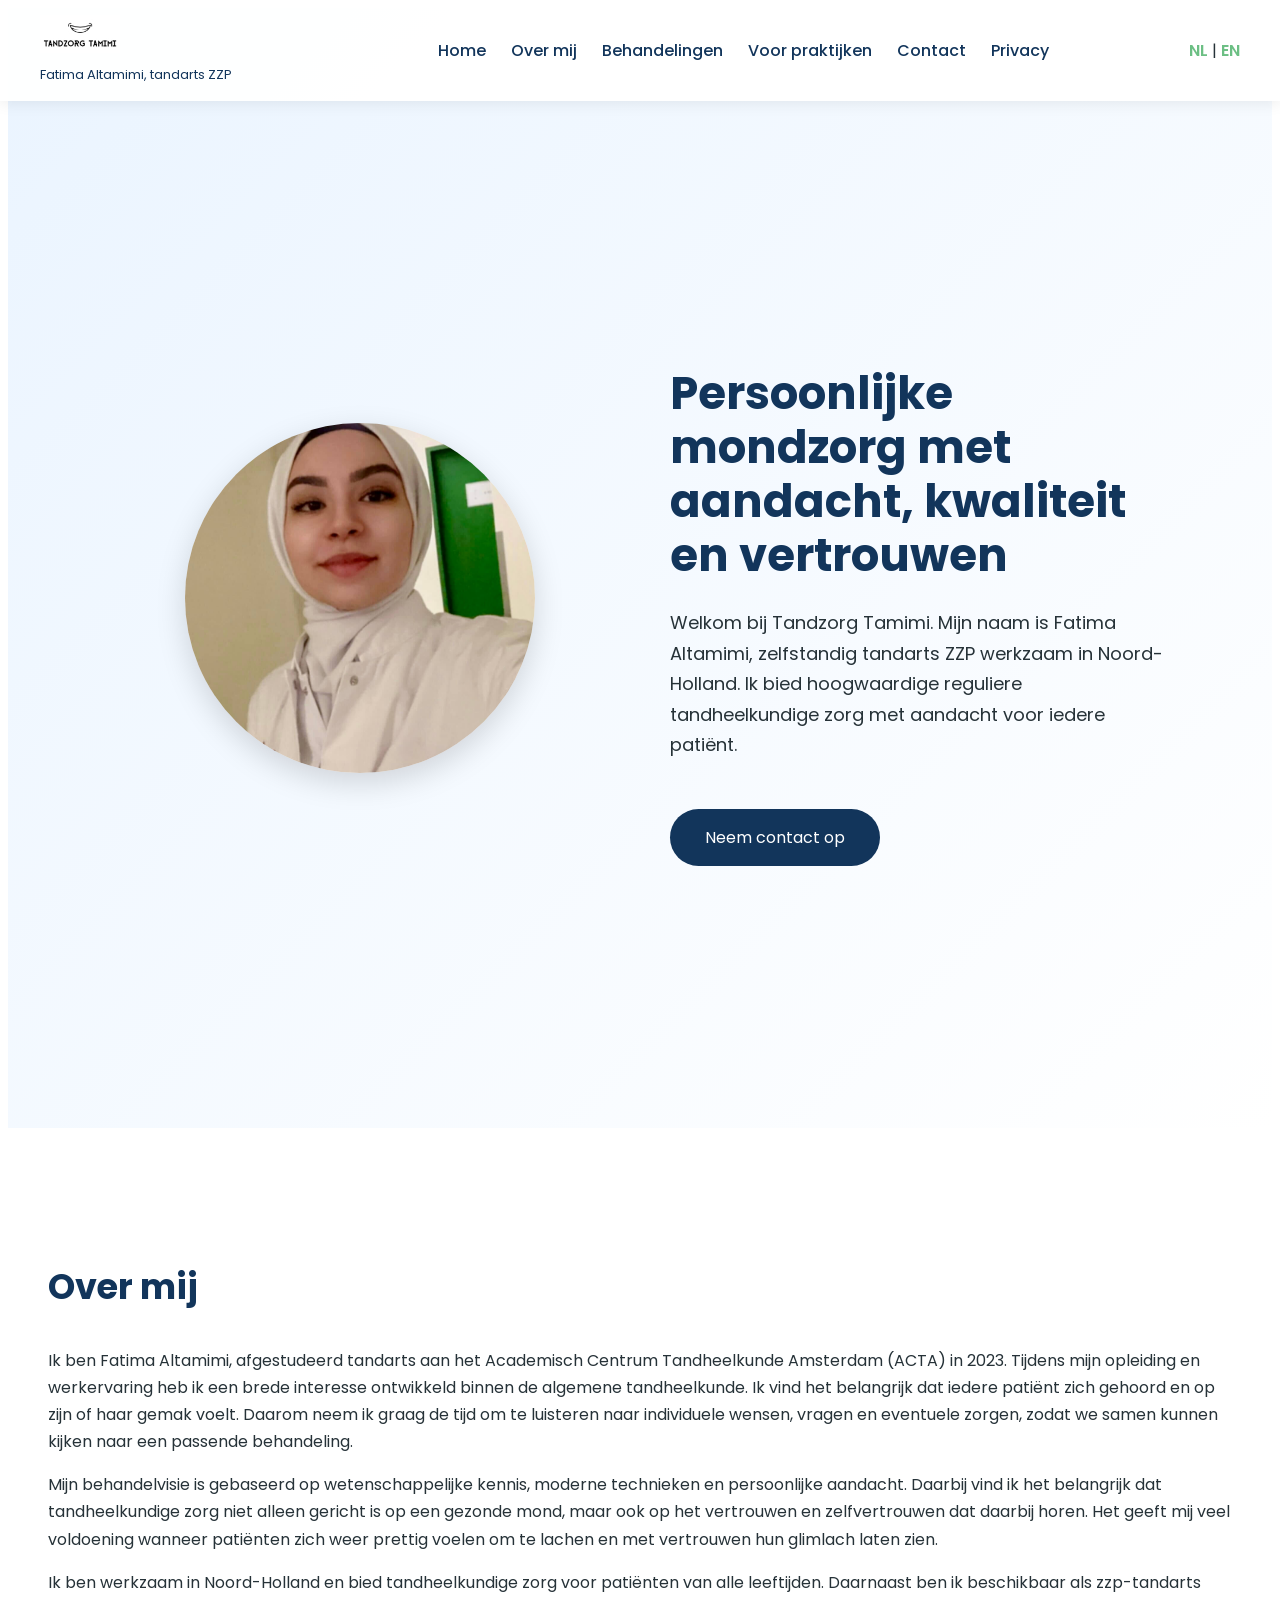
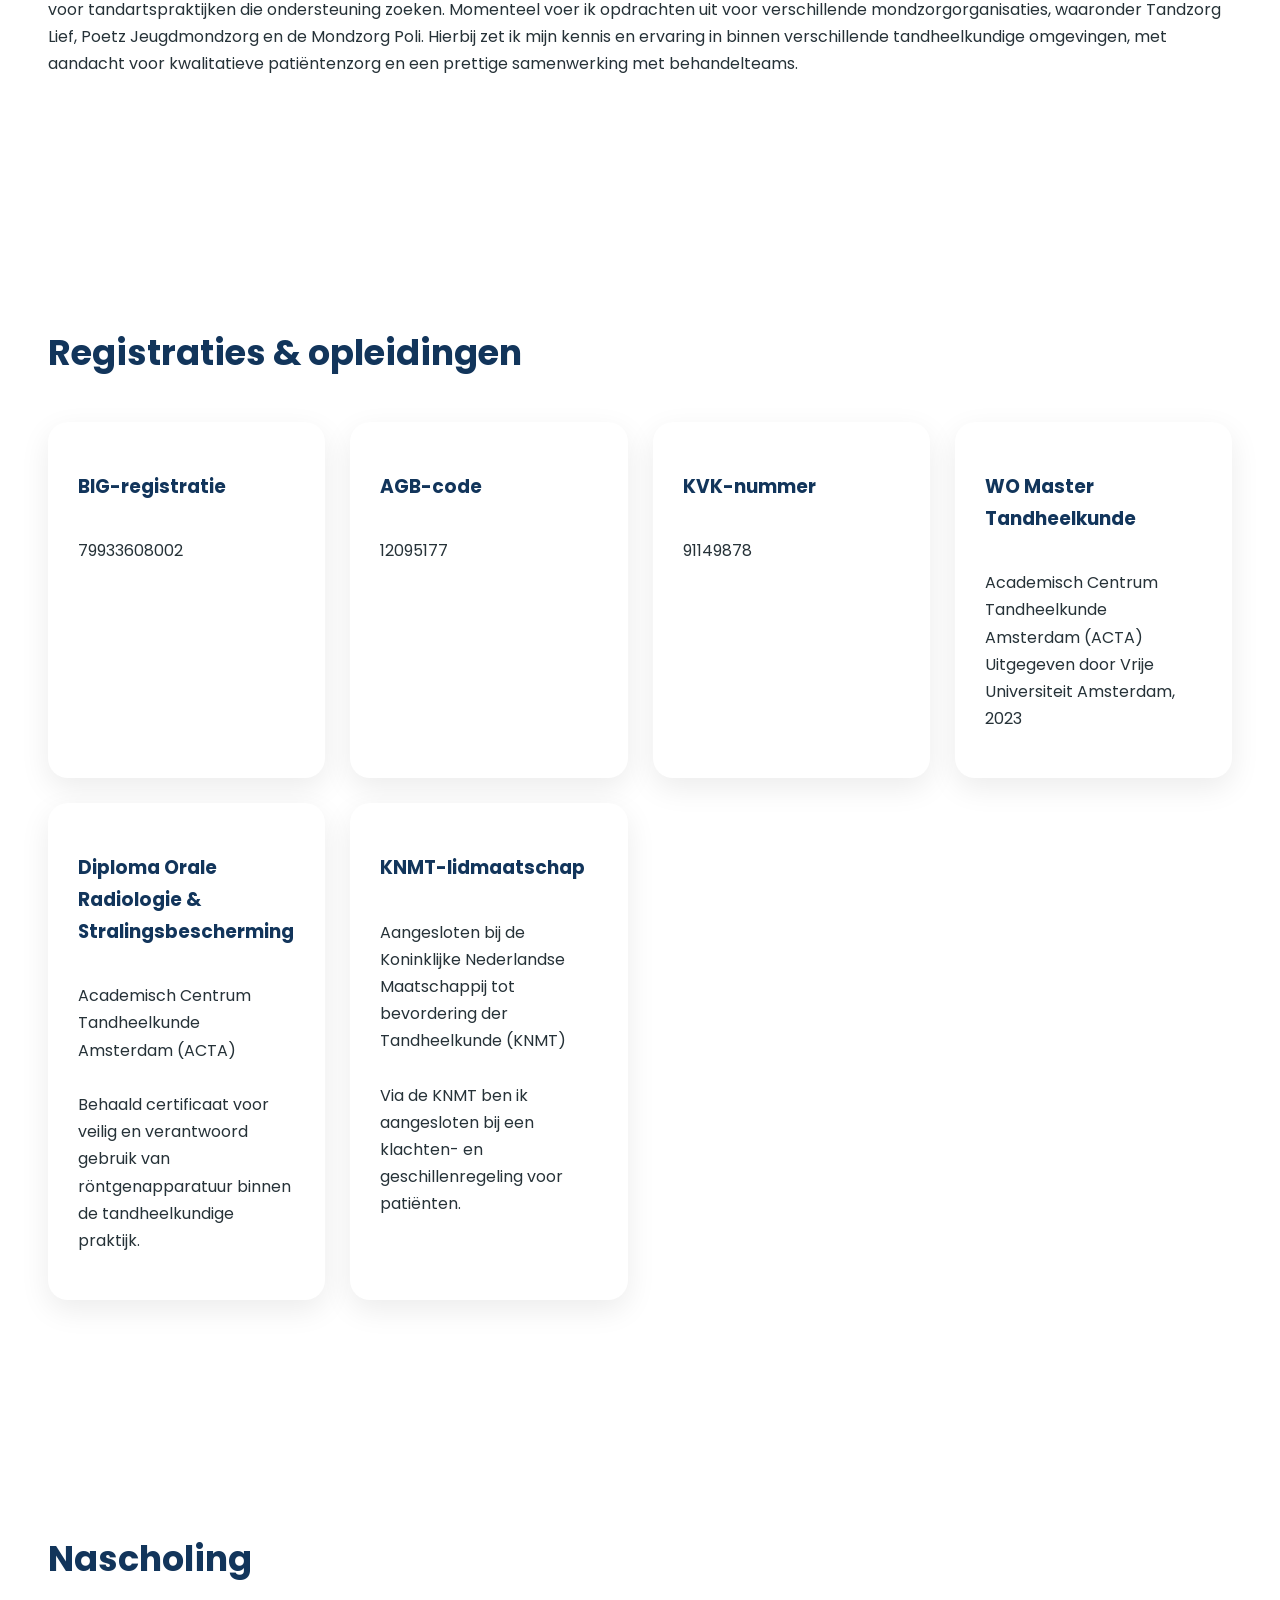
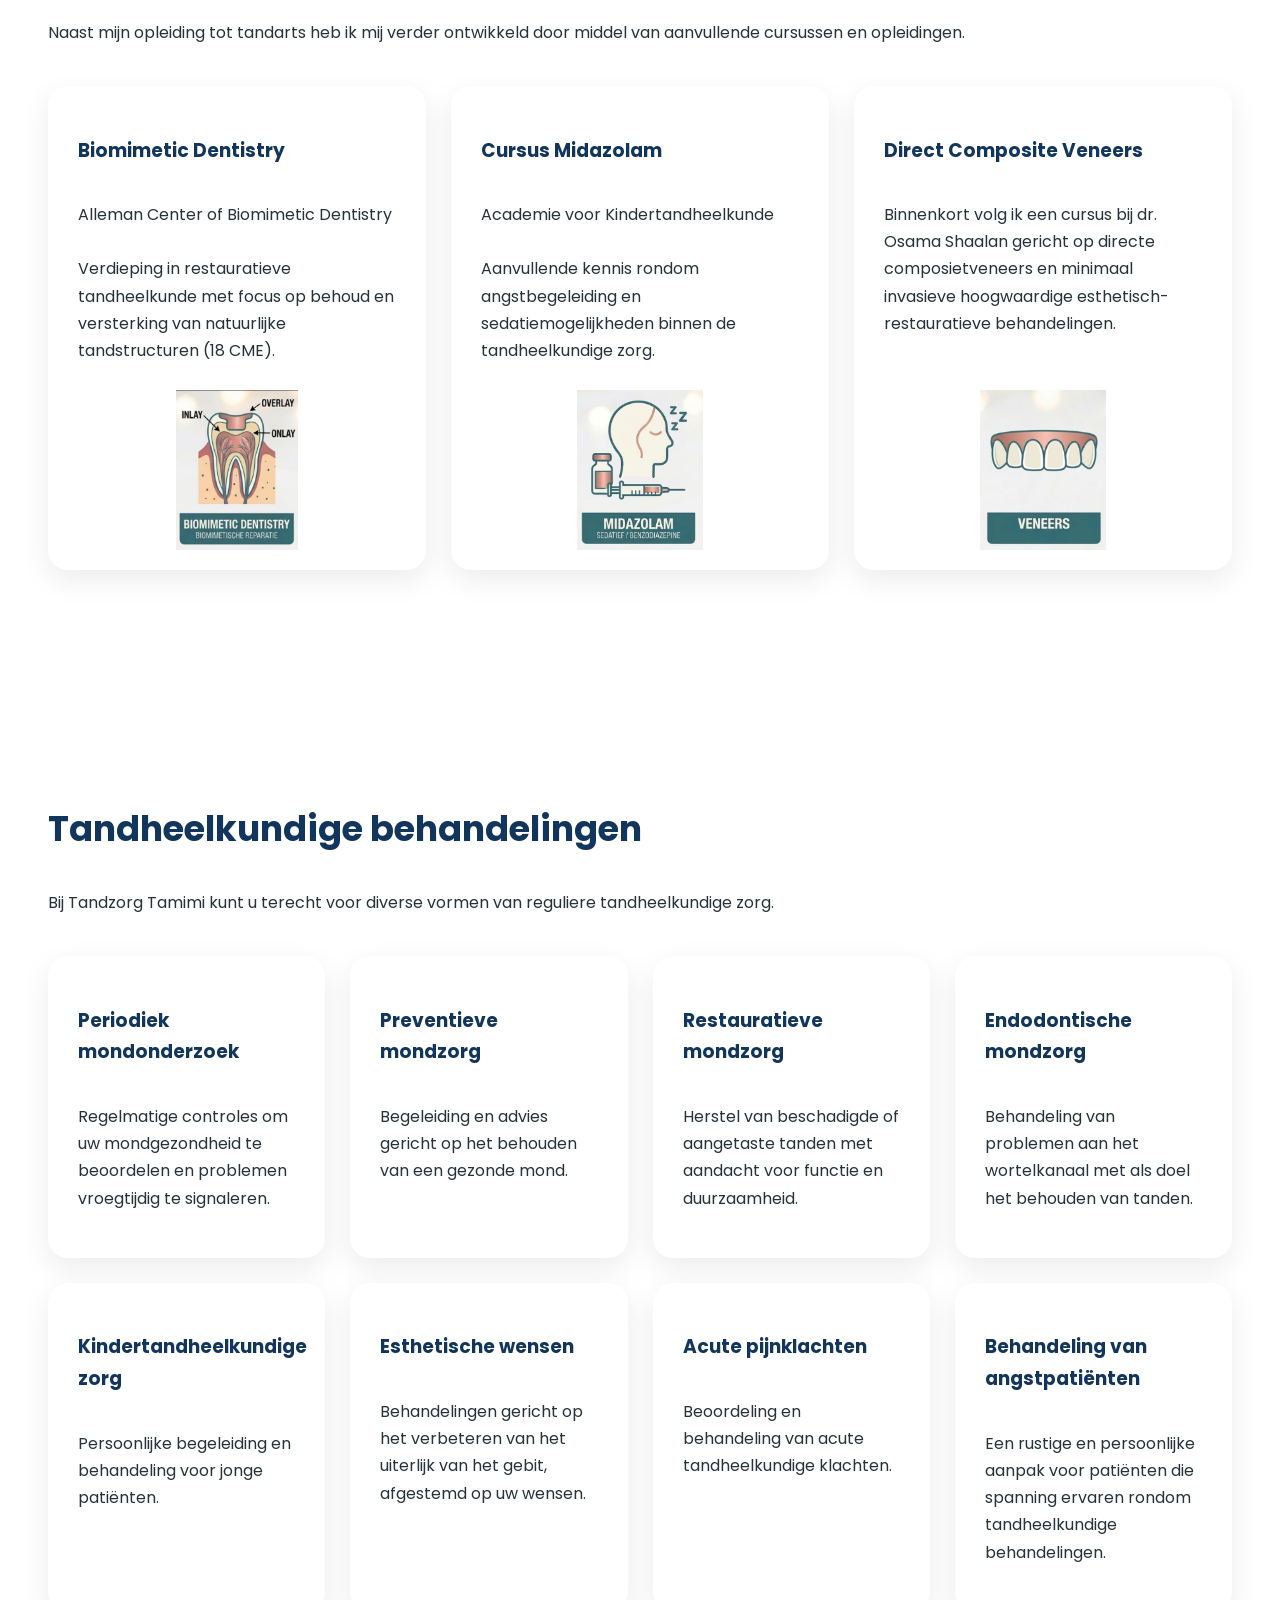
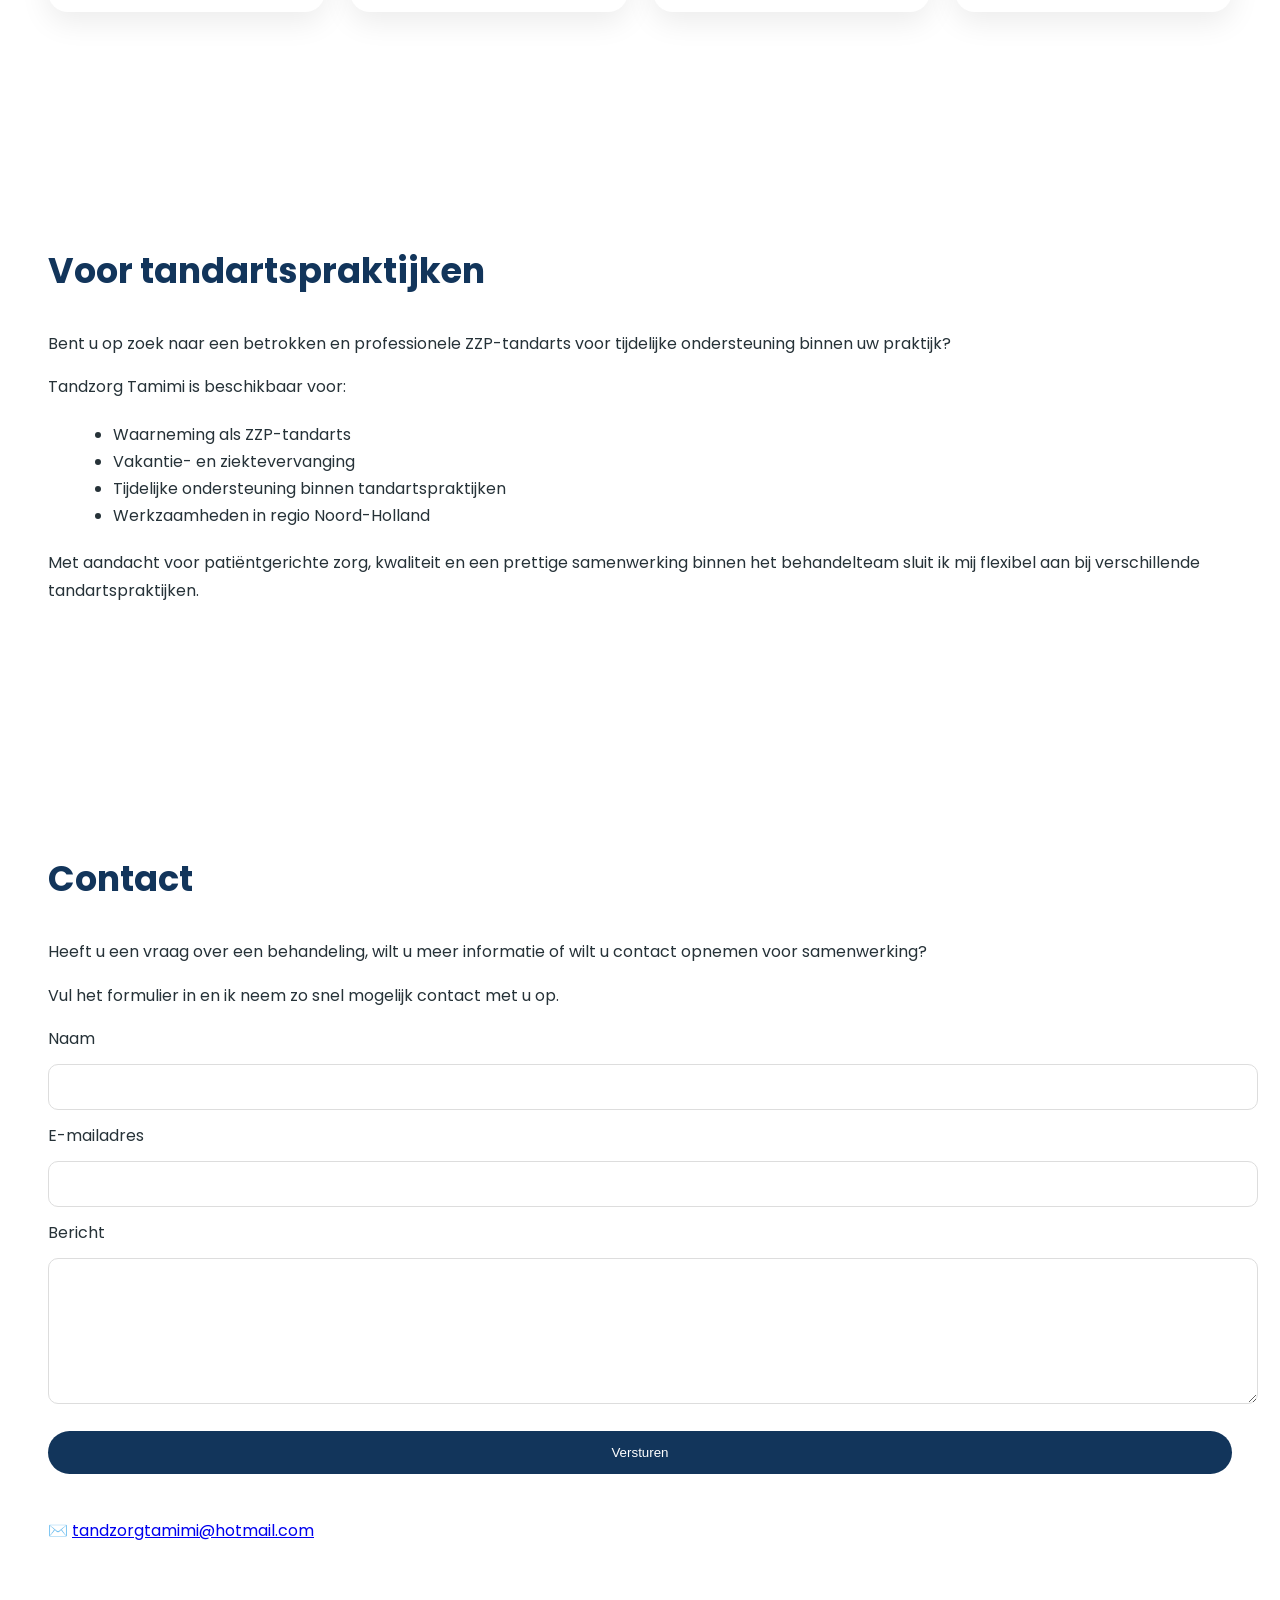
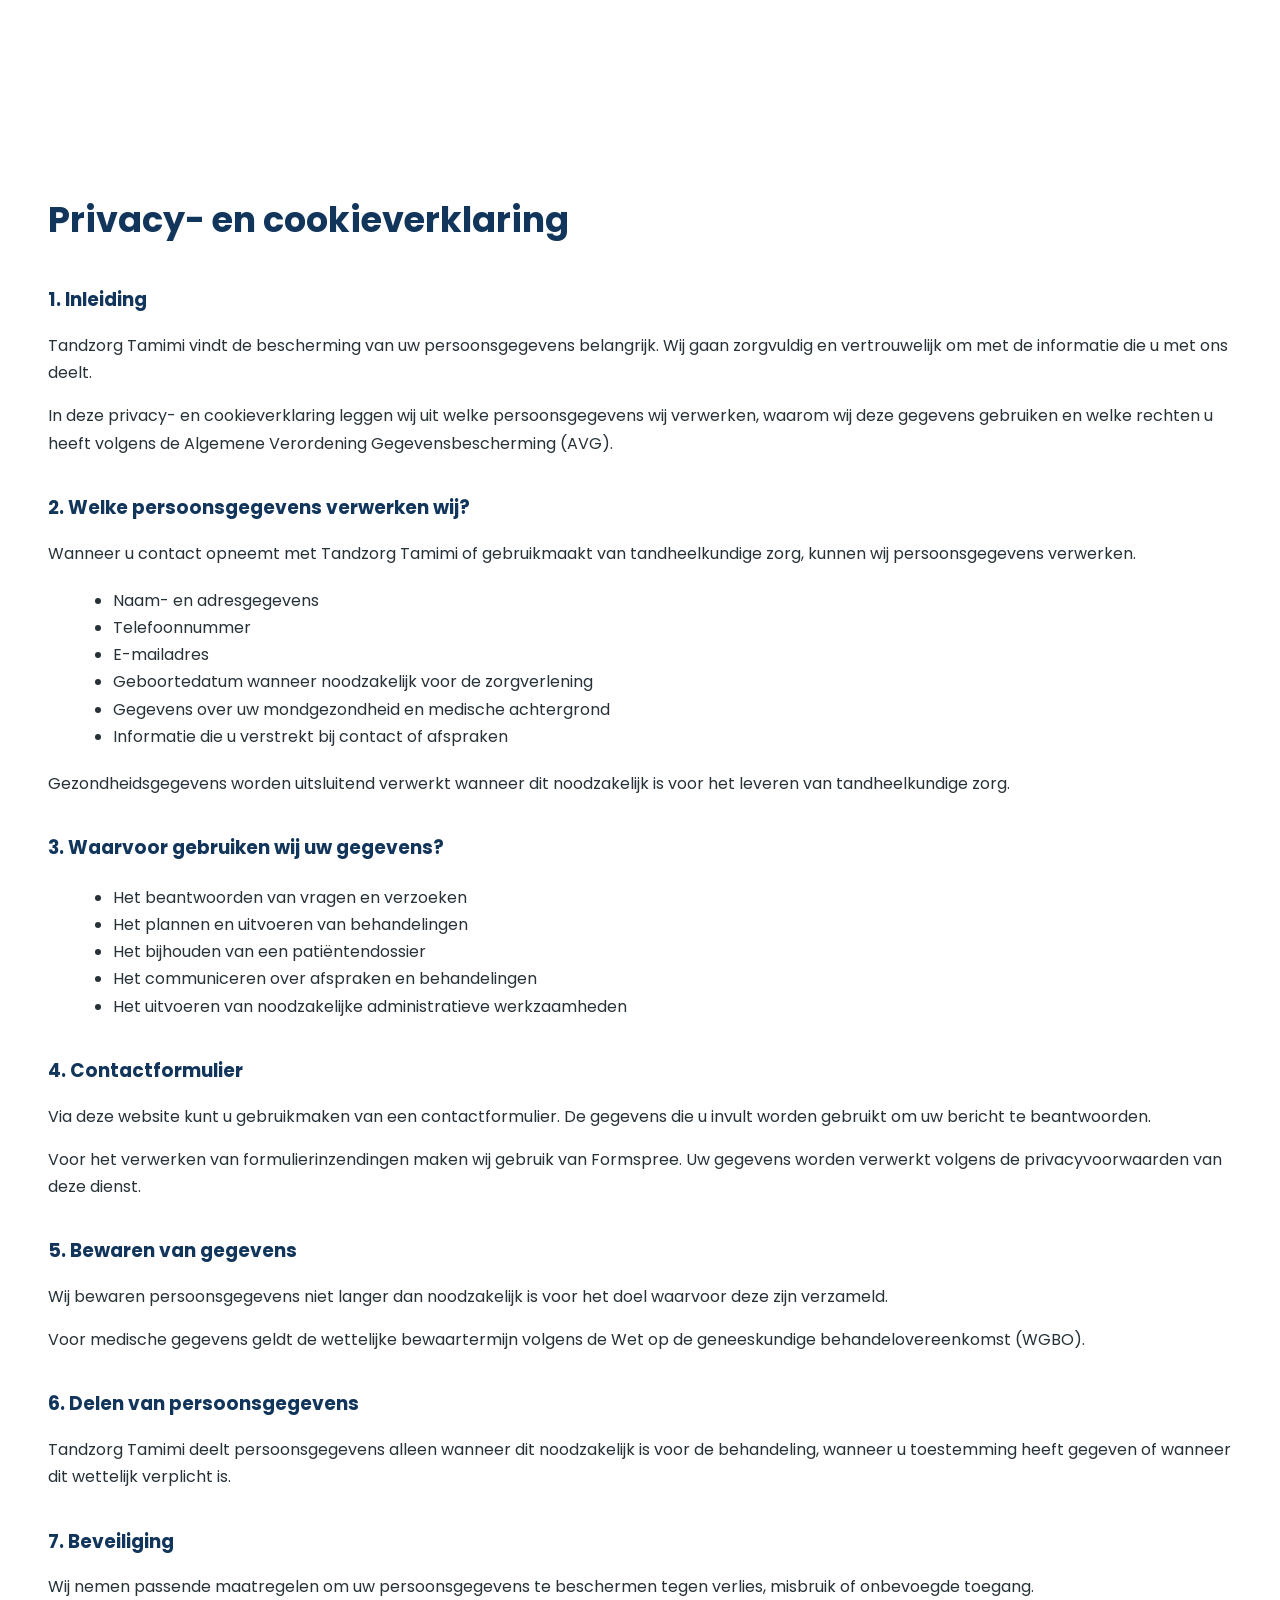
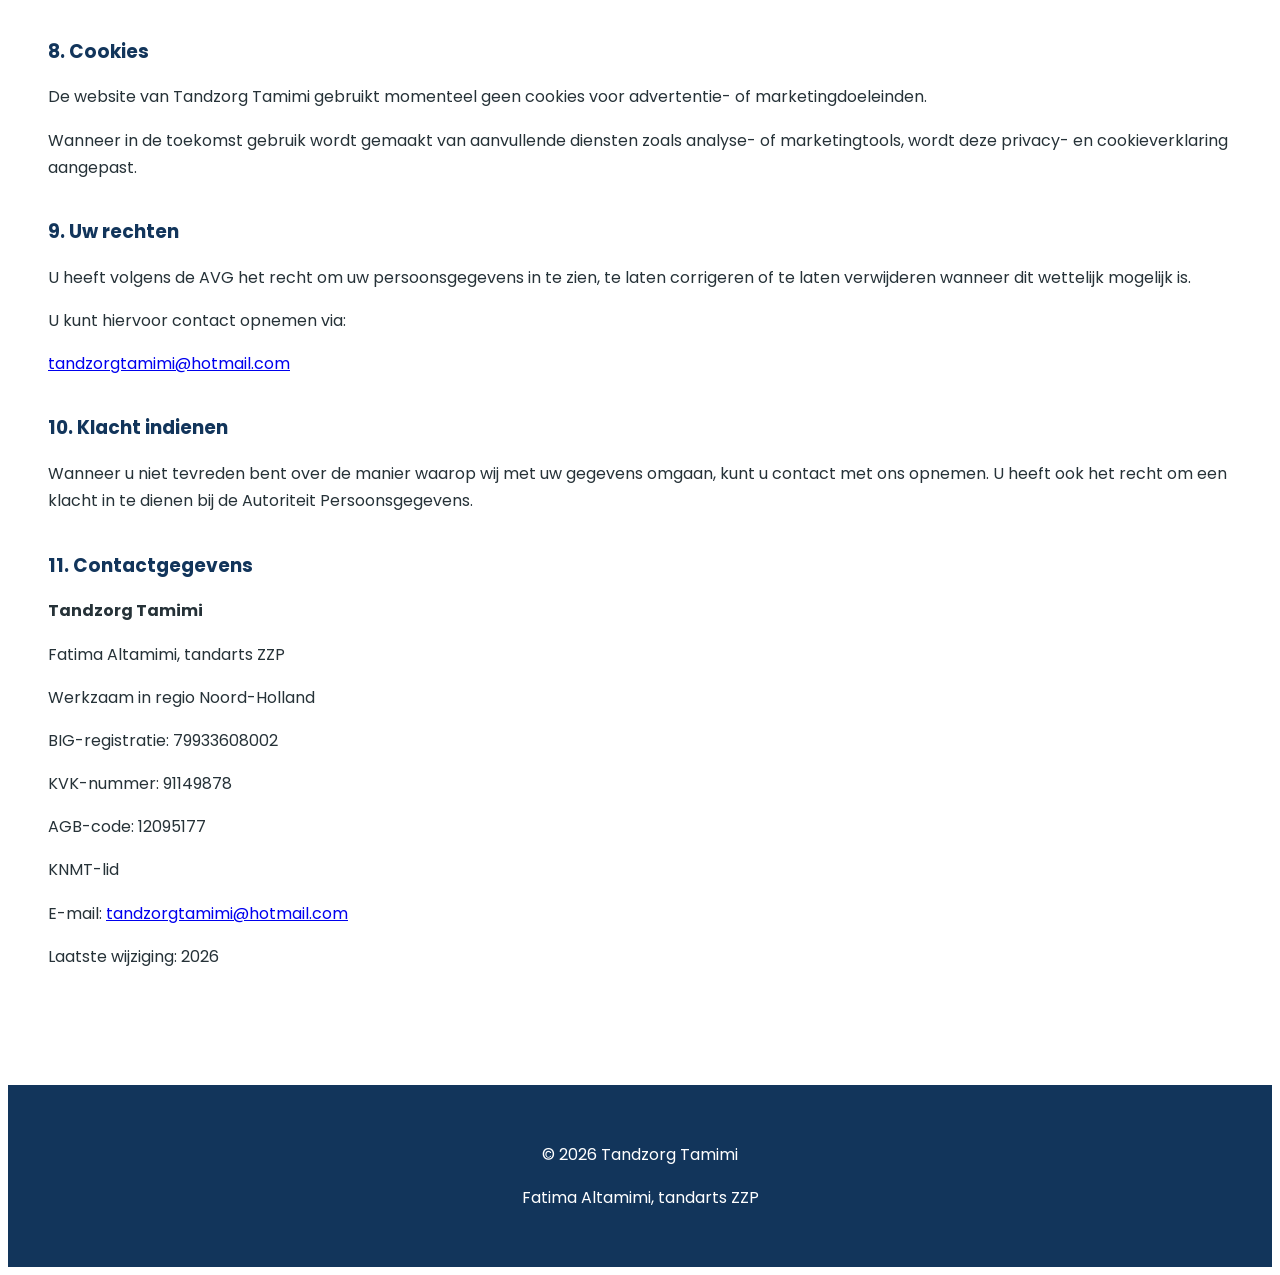
==== index.html @ fd339cc7 "Update index.html" ====
<!DOCTYPE html>
<html lang="nl">

<head>

<meta charset="UTF-8">

<meta name="viewport" content="width=device-width, initial-scale=1.0">

<title>Tandzorg Tamimi | Fatima Altamimi, tandarts ZZP</title>

<meta name="description" content="Tandzorg Tamimi - Fatima Altamimi, tandarts ZZP in Noord-Holland. Persoonlijke mondzorg en professionele ondersteuning voor tandartspraktijken.">

<link rel="stylesheet" href="css/style.css">

<link rel="icon" type="image/jpeg" href="images/favicon.jpeg">

<link rel="preconnect" href="https://fonts.googleapis.com">

<link rel="preconnect" href="https://fonts.gstatic.com" crossorigin>

<link href="https://fonts.googleapis.com/css2?family=Poppins:wght@300;400;500;600;700&display=swap" rel="stylesheet">

</head>


<body>


<header>

<nav>

<div class="logo">

<img src="images/favicon.jpeg" alt="Tandzorg Tamimi logo" class="header-logo">

<br>

<span>Fatima Altamimi, tandarts ZZP</span>

</div>

<button class="menu-toggle" aria-label="Menu openen">
☰
</button>


<ul class="nav-menu">

<li><a href="#home">Home</a></li>

<li><a href="#over">Over mij</a></li>

<li><a href="#diensten">Behandelingen</a></li>

<li><a href="#praktijken">Voor praktijken</a></li>

<li><a href="#contact">Contact</a></li>

<li><a href="#privacy">Privacy</a></li>

<li class="language-mobile">
    <a href="index.html">NL</a> |
    <a href="english.html">EN</a>
</li>

</ul>


<div class="language">

<a href="index.html">NL</a> |
<a href="english.html">EN</a>

</div>

</nav>

</header>



<section class="hero" id="home">


<div class="hero-image">

<!-- Hier komt later jouw profielfoto -->

<img src="images/portret.jpg" alt="Fatima Altamimi, tandarts ZZP" class="profile-photo">

</div>



<div class="hero-text">


<h1>

Persoonlijke mondzorg met aandacht, kwaliteit en vertrouwen
</h1>


<p>

Welkom bij Tandzorg Tamimi.

Mijn naam is Fatima Altamimi, zelfstandig tandarts ZZP werkzaam in Noord-Holland.

Ik bied hoogwaardige reguliere tandheelkundige zorg met aandacht voor iedere patiënt.

</p>


<a href="#contact" class="button">

Neem contact op

</a>


</div>


</section>





<section id="over">

<h2>
Over mij
</h2>

<p>
Ik ben Fatima Altamimi, afgestudeerd tandarts aan het Academisch Centrum Tandheelkunde Amsterdam (ACTA) in 2023. Tijdens mijn opleiding en werkervaring heb ik een brede interesse ontwikkeld binnen de algemene tandheelkunde. Ik vind het belangrijk dat iedere patiënt zich gehoord en op zijn of haar gemak voelt. Daarom neem ik graag de tijd om te luisteren naar individuele wensen, vragen en eventuele zorgen, zodat we samen kunnen kijken naar een passende behandeling.
</p>

<p>
Mijn behandelvisie is gebaseerd op wetenschappelijke kennis, moderne technieken en persoonlijke aandacht. Daarbij vind ik het belangrijk dat tandheelkundige zorg niet alleen gericht is op een gezonde mond, maar ook op het vertrouwen en zelfvertrouwen dat daarbij horen. Het geeft mij veel voldoening wanneer patiënten zich weer prettig voelen om te lachen en met vertrouwen hun glimlach laten zien.
</p>

<p>
Ik ben werkzaam in Noord-Holland en bied tandheelkundige zorg voor patiënten van alle leeftijden. Daarnaast ben ik beschikbaar als zzp-tandarts voor tandartspraktijken die ondersteuning zoeken. Momenteel voer ik opdrachten uit voor verschillende mondzorgorganisaties, waaronder Tandzorg Lief, Poetz Jeugdmondzorg en de Mondzorg Poli. Hierbij zet ik mijn kennis en ervaring in binnen verschillende tandheelkundige omgevingen, met aandacht voor kwalitatieve patiëntenzorg en een prettige samenwerking met behandelteams.
</p>

</section>


<section id="registratie">


<h2>

Registraties & opleidingen

</h2>

<div class="cards">

<div class="card">

<h3>
BIG-registratie
</h3>

<p>
79933608002
</p>

</div>

<div class="card">

<h3>
AGB-code
</h3>

<p>
12095177
</p>

</div>

<div class="card">

<h3>
KVK-nummer
</h3>

<p>
91149878
</p>

</div>

<div class="card">

<h3>
WO Master Tandheelkunde 
</h3>

<p>

Academisch Centrum Tandheelkunde Amsterdam (ACTA)

<br>

Uitgegeven door Vrije Universiteit Amsterdam, 2023

</p>

</div>
<div class="card">

<h3>
Diploma Orale Radiologie & Stralingsbescherming
</h3>

<p>
Academisch Centrum Tandheelkunde Amsterdam (ACTA)
<br><br>

Behaald certificaat voor veilig en verantwoord gebruik van röntgenapparatuur binnen de tandheelkundige praktijk.
</p>

</div>
<div class="card">

<h3>
KNMT-lidmaatschap
</h3>

<p>
Aangesloten bij de Koninklijke Nederlandse Maatschappij tot bevordering der Tandheelkunde (KNMT)

<br><br>

Via de KNMT ben ik aangesloten bij een klachten- en geschillenregeling voor patiënten.
</p>

</div>
</div>


</section>
<section id="opleiding">

<h2>
Nascholing
</h2>


<p>
Naast mijn opleiding tot tandarts heb ik mij verder ontwikkeld door middel van aanvullende cursussen en opleidingen.
</p>


<div class="cards">





<div class="card">

<h3>
Biomimetic Dentistry
</h3>

<p>
Alleman Center of Biomimetic Dentistry

<br><br>

Verdieping in restauratieve tandheelkunde met focus op behoud en versterking van natuurlijke tandstructuren (18 CME).
</p>
    
<img src="images/biomimetic.jpg" alt="Biomimetic Dentistry icon" class="education-icon">

</div>    



<div class="card">

<h3>
Cursus Midazolam
</h3>

<p>
Academie voor Kindertandheelkunde

<br><br>

Aanvullende kennis rondom angstbegeleiding en sedatiemogelijkheden binnen de tandheelkundige zorg.
</p>

<img src="images/midazolam.jpg" alt="Midazolam course icon" class="education-icon">

</div>



<div class="card">

<h3>
Direct Composite Veneers
</h3>

<p>
Binnenkort volg ik een cursus bij dr. Osama Shaalan gericht op directe composietveneers en minimaal invasieve hoogwaardige esthetisch-restauratieve behandelingen.
</p>

<img src="images/veneers.jpg" alt="Direct Composite Veneers icon" class="education-icon">

</div>


</div>


</section>





<section id="diensten">


<h2>
Tandheelkundige behandelingen
</h2>


<p>
Bij Tandzorg Tamimi kunt u terecht voor diverse vormen van reguliere tandheelkundige zorg.
</p>



<div class="cards">


<div class="card">

<h3>
Periodiek mondonderzoek
</h3>

<p>
Regelmatige controles om uw mondgezondheid te beoordelen en problemen vroegtijdig te signaleren.
</p>

</div>



<div class="card">

<h3>
Preventieve mondzorg
</h3>

<p>
Begeleiding en advies gericht op het behouden van een gezonde mond.
</p>

</div>



<div class="card">

<h3>
Restauratieve mondzorg
</h3>

<p>
Herstel van beschadigde of aangetaste tanden met aandacht voor functie en duurzaamheid.
</p>

</div>



<div class="card">

<h3>
Endodontische mondzorg
</h3>

<p>
Behandeling van problemen aan het wortelkanaal met als doel het behouden van tanden.
</p>

</div>



<div class="card">

<h3>
Kindertandheelkundige zorg
</h3>

<p>
Persoonlijke begeleiding en behandeling voor jonge patiënten.
</p>

</div>



<div class="card">

<h3>
Esthetische wensen
</h3>

<p>
Behandelingen gericht op het verbeteren van het uiterlijk van het gebit, afgestemd op uw wensen.
</p>

</div>



<div class="card">

<h3>
Acute pijnklachten
</h3>

<p>
Beoordeling en behandeling van acute tandheelkundige klachten.
</p>

</div>



<div class="card">

<h3>
Behandeling van angstpatiënten
</h3>

<p>
Een rustige en persoonlijke aanpak voor patiënten die spanning ervaren rondom tandheelkundige behandelingen.
</p>

</div>


</div>


</section>





<section id="praktijken">


<h2>
Voor tandartspraktijken
</h2>

<p>
Bent u op zoek naar een betrokken en professionele ZZP-tandarts voor tijdelijke ondersteuning binnen uw praktijk?
</p>

<p>
Tandzorg Tamimi is beschikbaar voor:
</p>

<ul>
    <li>Waarneming als ZZP-tandarts</li>
    <li>Vakantie- en ziektevervanging</li>
    <li>Tijdelijke ondersteuning binnen tandartspraktijken</li>
    <li>Werkzaamheden in regio Noord-Holland</li>
</ul>

<p>
Met aandacht voor patiëntgerichte zorg, kwaliteit en een prettige samenwerking binnen het behandelteam sluit ik mij flexibel aan bij verschillende tandartspraktijken.
</p>

</section><section id="contact">

<h2>
Contact
</h2>


<p>
Heeft u een vraag over een behandeling, wilt u meer informatie of wilt u contact opnemen voor samenwerking?
</p>


<p>
Vul het formulier in en ik neem zo snel mogelijk contact met u op.
</p>


<div class="contact-box">


<form action="https://formspree.io/f/xgogjpro" method="POST">


<label>
Naam
</label>

<input type="text" name="name" required>


<label>
E-mailadres
</label>

<input type="email" name="email" required>


<label>
Bericht
</label>

<textarea name="message" rows="6" required></textarea>


<button type="submit">
Versturen
</button>


</form>


<br>


<p>
✉️
<a href="mailto:tandzorgtamimi@hotmail.com">
tandzorgtamimi@hotmail.com
</a>
</p>


</div>

</section>





<section id="privacy">

<h2>
Privacy- en cookieverklaring
</h2>


<h3>
1. Inleiding
</h3>

<p>
Tandzorg Tamimi vindt de bescherming van uw persoonsgegevens belangrijk. Wij gaan zorgvuldig en vertrouwelijk om met de informatie die u met ons deelt.
</p>

<p>
In deze privacy- en cookieverklaring leggen wij uit welke persoonsgegevens wij verwerken, waarom wij deze gegevens gebruiken en welke rechten u heeft volgens de Algemene Verordening Gegevensbescherming (AVG).
</p>


<h3>
2. Welke persoonsgegevens verwerken wij?
</h3>

<p>
Wanneer u contact opneemt met Tandzorg Tamimi of gebruikmaakt van tandheelkundige zorg, kunnen wij persoonsgegevens verwerken.
</p>

<ul>
<li>Naam- en adresgegevens</li>
<li>Telefoonnummer</li>
<li>E-mailadres</li>
<li>Geboortedatum wanneer noodzakelijk voor de zorgverlening</li>
<li>Gegevens over uw mondgezondheid en medische achtergrond</li>
<li>Informatie die u verstrekt bij contact of afspraken</li>
</ul>

<p>
Gezondheidsgegevens worden uitsluitend verwerkt wanneer dit noodzakelijk is voor het leveren van tandheelkundige zorg.
</p>


<h3>
3. Waarvoor gebruiken wij uw gegevens?
</h3>

<ul>
<li>Het beantwoorden van vragen en verzoeken</li>
<li>Het plannen en uitvoeren van behandelingen</li>
<li>Het bijhouden van een patiëntendossier</li>
<li>Het communiceren over afspraken en behandelingen</li>
<li>Het uitvoeren van noodzakelijke administratieve werkzaamheden</li>
</ul>


<h3>
4. Contactformulier
</h3>

<p>
Via deze website kunt u gebruikmaken van een contactformulier. De gegevens die u invult worden gebruikt om uw bericht te beantwoorden.
</p>

<p>
Voor het verwerken van formulierinzendingen maken wij gebruik van Formspree. Uw gegevens worden verwerkt volgens de privacyvoorwaarden van deze dienst.
</p>


<h3>
5. Bewaren van gegevens
</h3>

<p>
Wij bewaren persoonsgegevens niet langer dan noodzakelijk is voor het doel waarvoor deze zijn verzameld.
</p>

<p>
Voor medische gegevens geldt de wettelijke bewaartermijn volgens de Wet op de geneeskundige behandelovereenkomst (WGBO).
</p>


<h3>
6. Delen van persoonsgegevens
</h3>

<p>
Tandzorg Tamimi deelt persoonsgegevens alleen wanneer dit noodzakelijk is voor de behandeling, wanneer u toestemming heeft gegeven of wanneer dit wettelijk verplicht is.
</p>


<h3>
7. Beveiliging
</h3>

<p>
Wij nemen passende maatregelen om uw persoonsgegevens te beschermen tegen verlies, misbruik of onbevoegde toegang.
</p>


<h3>
8. Cookies
</h3>

<p>
De website van Tandzorg Tamimi gebruikt momenteel geen cookies voor advertentie- of marketingdoeleinden.
</p>

<p>
Wanneer in de toekomst gebruik wordt gemaakt van aanvullende diensten zoals analyse- of marketingtools, wordt deze privacy- en cookieverklaring aangepast.
</p>


<h3>
9. Uw rechten
</h3>

<p>
U heeft volgens de AVG het recht om uw persoonsgegevens in te zien, te laten corrigeren of te laten verwijderen wanneer dit wettelijk mogelijk is.
</p>

<p>
U kunt hiervoor contact opnemen via:
</p>

<p>
<a href="mailto:tandzorgtamimi@hotmail.com">
tandzorgtamimi@hotmail.com
</a>
</p>


<h3>
10. Klacht indienen
</h3>

<p>
Wanneer u niet tevreden bent over de manier waarop wij met uw gegevens omgaan, kunt u contact met ons opnemen. U heeft ook het recht om een klacht in te dienen bij de Autoriteit Persoonsgegevens.
</p>


<h3>
11. Contactgegevens
</h3>

<p>
<strong>Tandzorg Tamimi</strong>
</p>

<p>
Fatima Altamimi, tandarts ZZP
</p>

<p>
Werkzaam in regio Noord-Holland
</p>

<p>
BIG-registratie: 79933608002
</p>

<p>
KVK-nummer: 91149878
</p>
    
<p>
AGB-code: 12095177
</p>

<p>
KNMT-lid
</p>    
<p>
E-mail:
<a href="mailto:tandzorgtamimi@hotmail.com">
tandzorgtamimi@hotmail.com
</a>
</p>


<p>
Laatste wijziging: 2026
</p>


</section>





<footer>


<p>
© 2026 Tandzorg Tamimi
</p>


<p>
Fatima Altamimi, tandarts ZZP
</p>


</footer>




<script src="js/script.js"></script>


</body>


</html>
---- css/style.css ----
```css
* {
    margin: 0;
    padding: 0;
    box-sizing: border-box;
}

html {
    scroll-behavior: smooth;
}

body {
    font-family: 'Poppins', sans-serif;
    color: #263238;
    line-height: 1.7;
    background: white;
}


/* ================= HEADER ================= */

header {
    position: fixed;
    width: 100%;
    top: 0;
    left: 0;
    z-index: 1000;
    background: rgba(255,255,255,0.95);
    box-shadow: 0 2px 15px rgba(0,0,0,0.08);
    transition: transform 0.3s ease;
}

header.hide {
    transform: translateY(-100%);
}


nav {
    max-width:1200px;
    margin:auto;
    padding:15px 30px;
    display:flex;
    align-items:center;
    justify-content:space-between;
}


.logo {
    color:#12355B;
    font-size:22px;
    font-weight:700;
}


.logo span {
    display:block;
    font-size:13px;
    font-weight:400;
}


.header-logo {
    width:80px;
    height:auto;
}


/* ================= MENU ================= */

.nav-menu {
    display:flex;
    list-style:none;
    gap:25px;
}


.nav-menu a,
.language a {
    text-decoration:none;
    color:#12355B;
    font-weight:500;
}


.language a {
    color:#6CBF84;
    font-weight:600;
}


.menu-toggle {
    display:none;
    background:none;
    border:none;
    font-size:30px;
    color:#12355B;
    cursor:pointer;
}


.language-mobile {
    display:none;
}



/* ================= HERO ================= */

.hero {
    min-height:100vh;
    padding:140px 8% 80px;
    display:flex;
    align-items:center;
    gap:60px;
    background:linear-gradient(135deg,#EAF4FF,#ffffff);
}


.hero-text {
    flex:1;
}


.hero-text h1 {
    font-size:45px;
    line-height:1.2;
    color:#12355B;
    margin-bottom:25px;
}


.hero-text p {
    font-size:18px;
}


.hero-image {
    flex:1;
    display:flex;
    justify-content:center;
}


.profile-photo {
    width:350px;
    height:350px;
    object-fit:cover;
    object-position:center 25%;
    border-radius:50%;
    box-shadow:0 10px 30px rgba(0,0,0,0.15);
}



/* ================= BUTTON ================= */

.button {
    display:inline-block;
    margin-top:30px;
    padding:15px 35px;
    background:#12355B;
    color:white;
    border-radius:30px;
    text-decoration:none;
}


.button:hover {
    background:#6CBF84;
}



/* ================= SECTIONS ================= */

section {
    max-width:1200px;
    margin:auto;
    padding:100px 40px;
}


h2 {
    font-size:35px;
    color:#12355B;
    margin-bottom:30px;
}


h3 {
    color:#12355B;
}



/* ================= CARDS ================= */

.cards {
    display:grid;
    grid-template-columns:repeat(auto-fit,minmax(250px,1fr));
    gap:25px;
    margin-top:40px;
}


.card {
    background:white;
    padding:30px;
    border-radius:20px;
    box-shadow:0 10px 30px rgba(0,0,0,0.08);
    display:flex;
    flex-direction:column;
}



/* ================= ICONEN ================= */

.card img.education-icon {
    margin-top:auto;
    width:160px !important;
    height:160px !important;
    max-width:none !important;
    max-height:none !important;
    object-fit:contain;
    display:block;
    margin-left:auto;
    margin-right:auto;
    transform:translateY(10px);
}



/* ================= LISTS ================= */

ul {
    margin:20px 0 20px 25px;
}
```
```css
/* ================= CONTACT ================= */

.contact-box {
    background:#EAF4FF;
    padding:35px;
    border-radius:20px;
    max-width:600px;
}


.contact-box form {
    display:flex;
    flex-direction:column;
    gap:12px;
}


.contact-box input,
.contact-box textarea {
    width:100%;
    padding:12px;
    border:1px solid #ddd;
    border-radius:10px;
    font-family:'Poppins',sans-serif;
}


.contact-box button {
    margin-top:15px;
    padding:14px 30px;
    background:#12355B;
    color:white;
    border:none;
    border-radius:30px;
    cursor:pointer;
}


.contact-box button:hover {
    background:#6CBF84;
}



/* ================= PRIVACY ================= */

#privacy h3 {
    margin-top:35px;
    margin-bottom:15px;
}


#privacy p {
    margin-bottom:15px;
}



/* ================= FOOTER ================= */

footer {
    background:#12355B;
    color:white;
    text-align:center;
    padding:40px;
}



/* ================= MOBIEL ================= */

@media(max-width:900px) {


    nav {
        padding:15px 20px;
    }


    .menu-toggle {
        display:block;
    }


    .nav-menu {

        display:none;
        position:absolute;
        top:75px;
        left:0;
        width:100%;
        background:white;
        flex-direction:column;
        text-align:center;
        padding:25px 0;
        box-shadow:0 10px 25px rgba(0,0,0,0.1);

    }


    .nav-menu.active {
        display:flex;
    }


    .nav-menu li {
        margin:10px 0;
    }


    .language {
        display:none;
    }


    .language-mobile {
        display:block;
    }



    /* HERO */

    .hero {

        min-height:auto;
        padding:120px 25px 70px;
        flex-direction:column-reverse;
        text-align:center;

    }


    .hero-text h1 {
        font-size:32px;
    }


    .hero-text p {
        font-size:16px;
    }


    .profile-photo {
        width:240px;
        height:240px;
    }



    /* SECTIONS */

    section {
        padding:70px 25px;
    }


    h2 {
        font-size:28px;
    }



    /* CARDS */

    .cards {
        grid-template-columns:1fr;
    }



    .button {
        width:100%;
        max-width:300px;
    }



    /* ICONEN */

    .card img.education-icon {

        width:120px !important;
        height:120px !important;

    }

}



/* ================= SCROLL ANIMATIES MOBIEL ================= */

@media(max-width:900px) {


    /* Tandheelkundige behandelingen */
    #diensten .card {

        opacity:0;
        transform:translateX(-40px);
        transition:opacity 0.6s ease, transform 0.6s ease;

    }


    #diensten .card.show {

        opacity:1;
        transform:translateX(0);

    }



    /* Registratie */

    #registratie .card {

        opacity:0;
        transform:translateY(40px);
        transition:opacity 0.6s ease, transform 0.6s ease;

    }


    #registratie .card.show {

        opacity:1;
        transform:translateY(0);

    }



    /* Opleiding / Nascholing GEEN animatie */

    #opleiding .card {

        opacity:1;
        transform:none;
        transition:none;

    }



    /* vertraging */

    #diensten .card:nth-child(2),
    #registratie .card:nth-child(2) {

        transition-delay:0.15s;

    }


    #diensten .card:nth-child(3),
    #registratie .card:nth-child(3) {

        transition-delay:0.3s;

    }

}
```/* ================= MOBIELE ANIMATIES ================= */

@media(max-width:900px) {

    /* Tandheelkundige behandelingen */
    #diensten .card {
        opacity: 0;
        transform: translateX(-40px);
        transition: all 0.6s ease;
    }

    #diensten .card.show {
        opacity: 1;
        transform: translateX(0);
    }


    /* Registratie */
    #registratie .card {
        opacity: 0;
        transform: translateY(40px);
        transition: all 0.6s ease;
    }

    #registratie .card.show {
        opacity: 1;
        transform: translateY(0);
    }

}


/* ================= LAPTOP/DESKTOP GEEN ANIMATIES ================= */

@media(min-width:901px) {

    #diensten .card,
    #registratie .card,
    #opleiding .card {
        opacity: 1;
        transform: none;
        transition: none;
    }

}
/* Nascholing altijd zichtbaar */
#opleiding .card {
    opacity: 1;
    transform: none;
    transition: none;
}
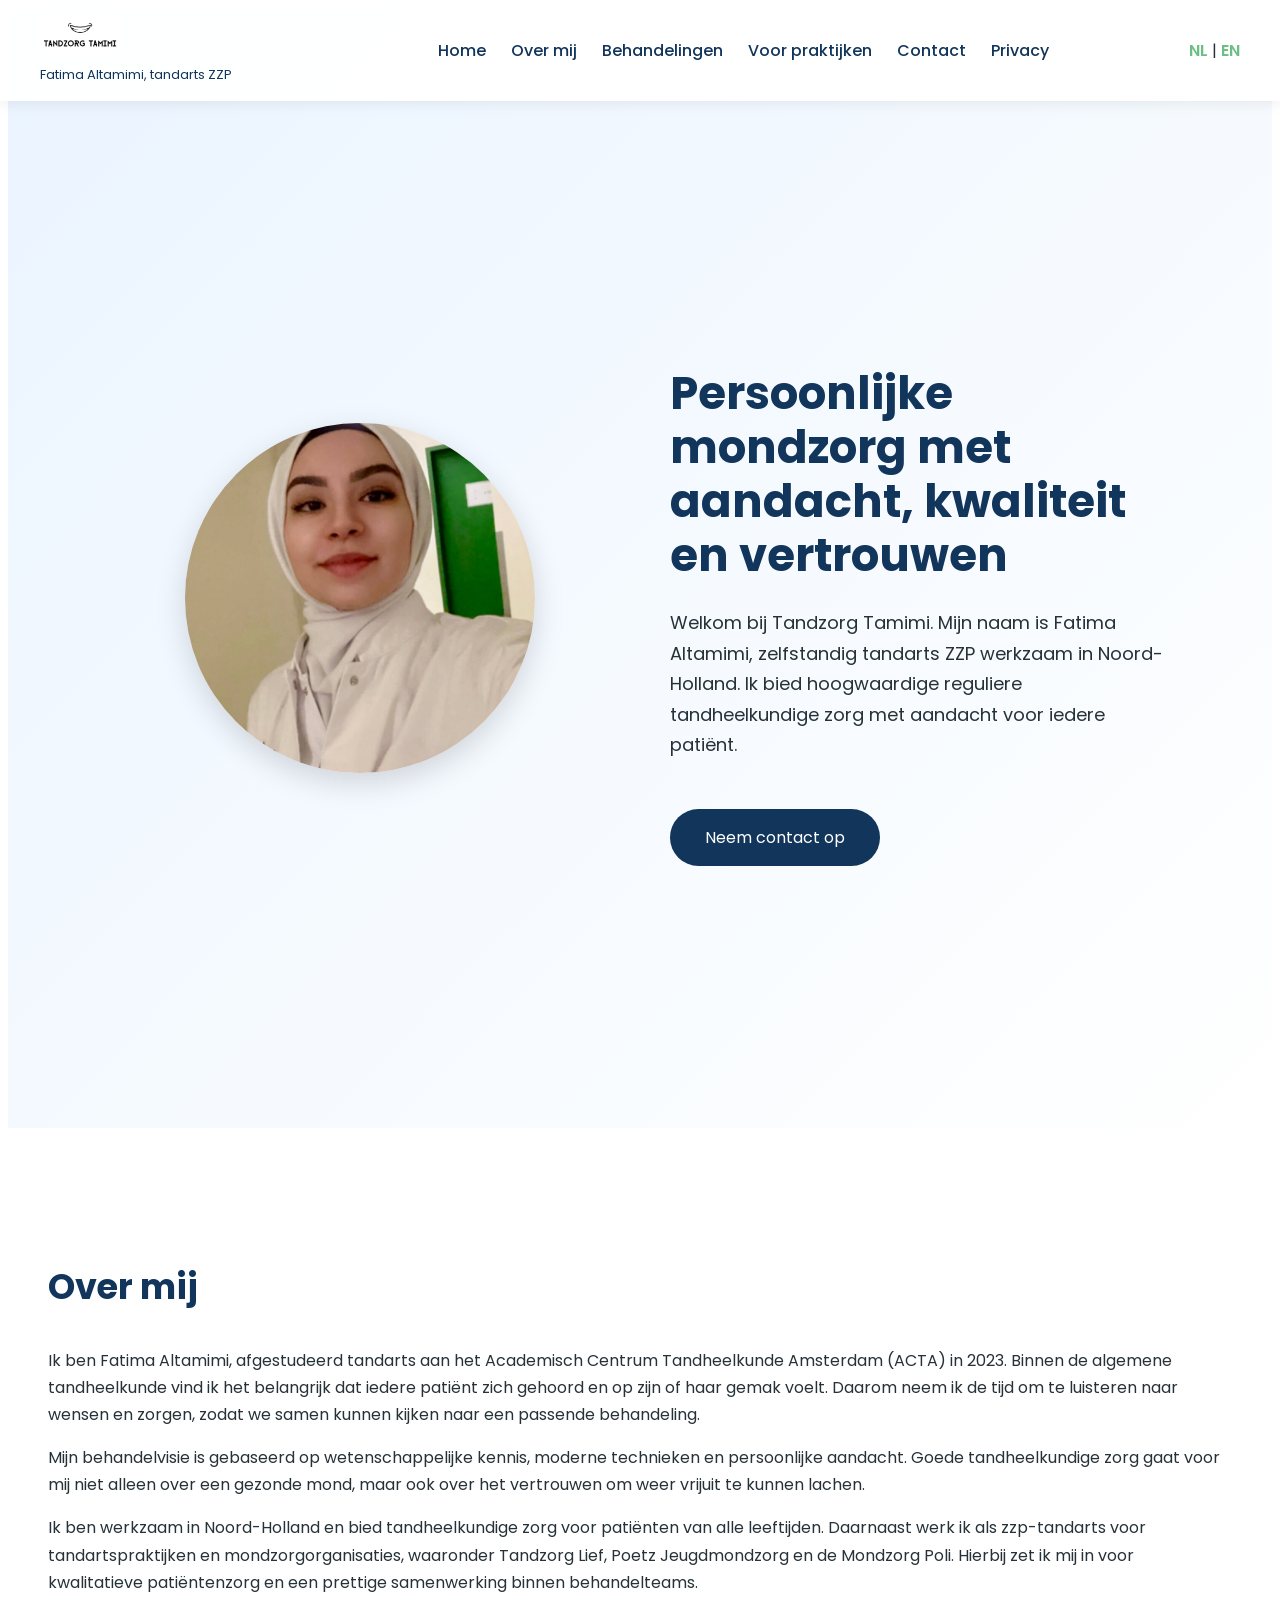
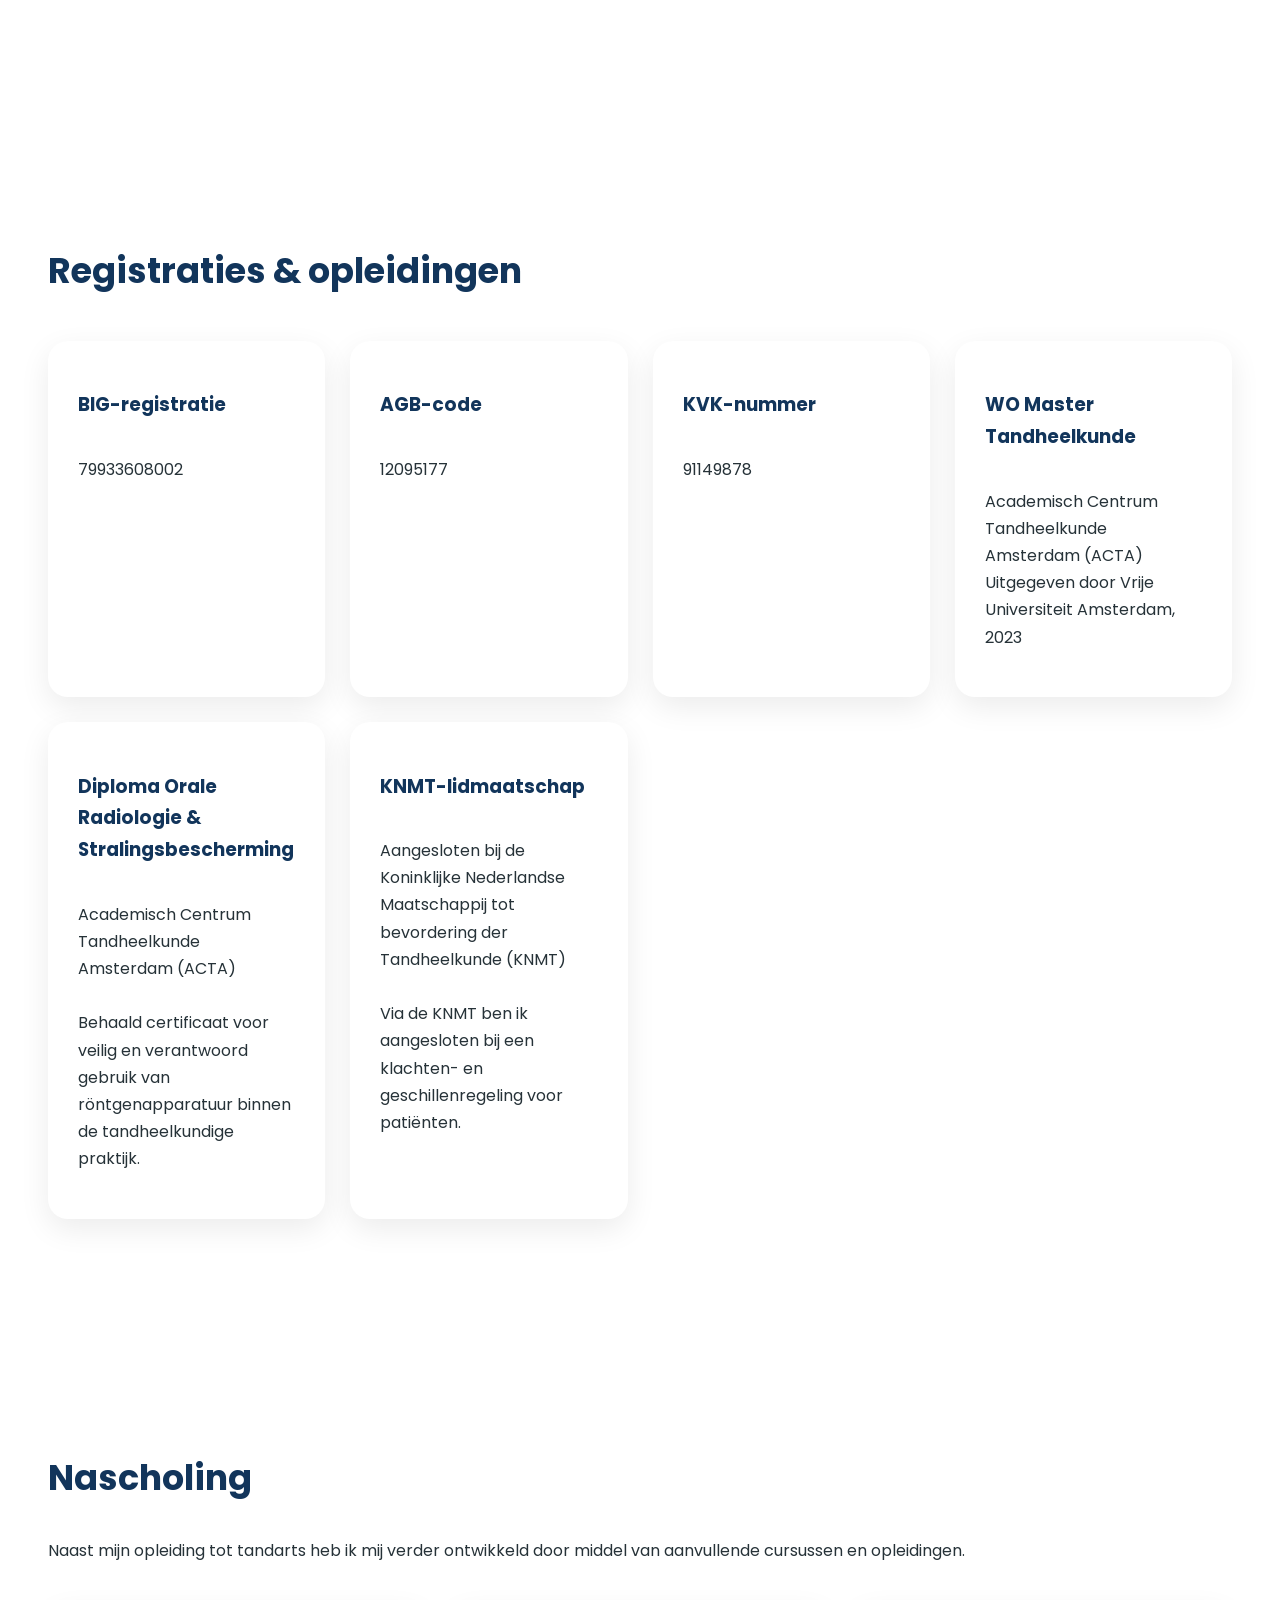
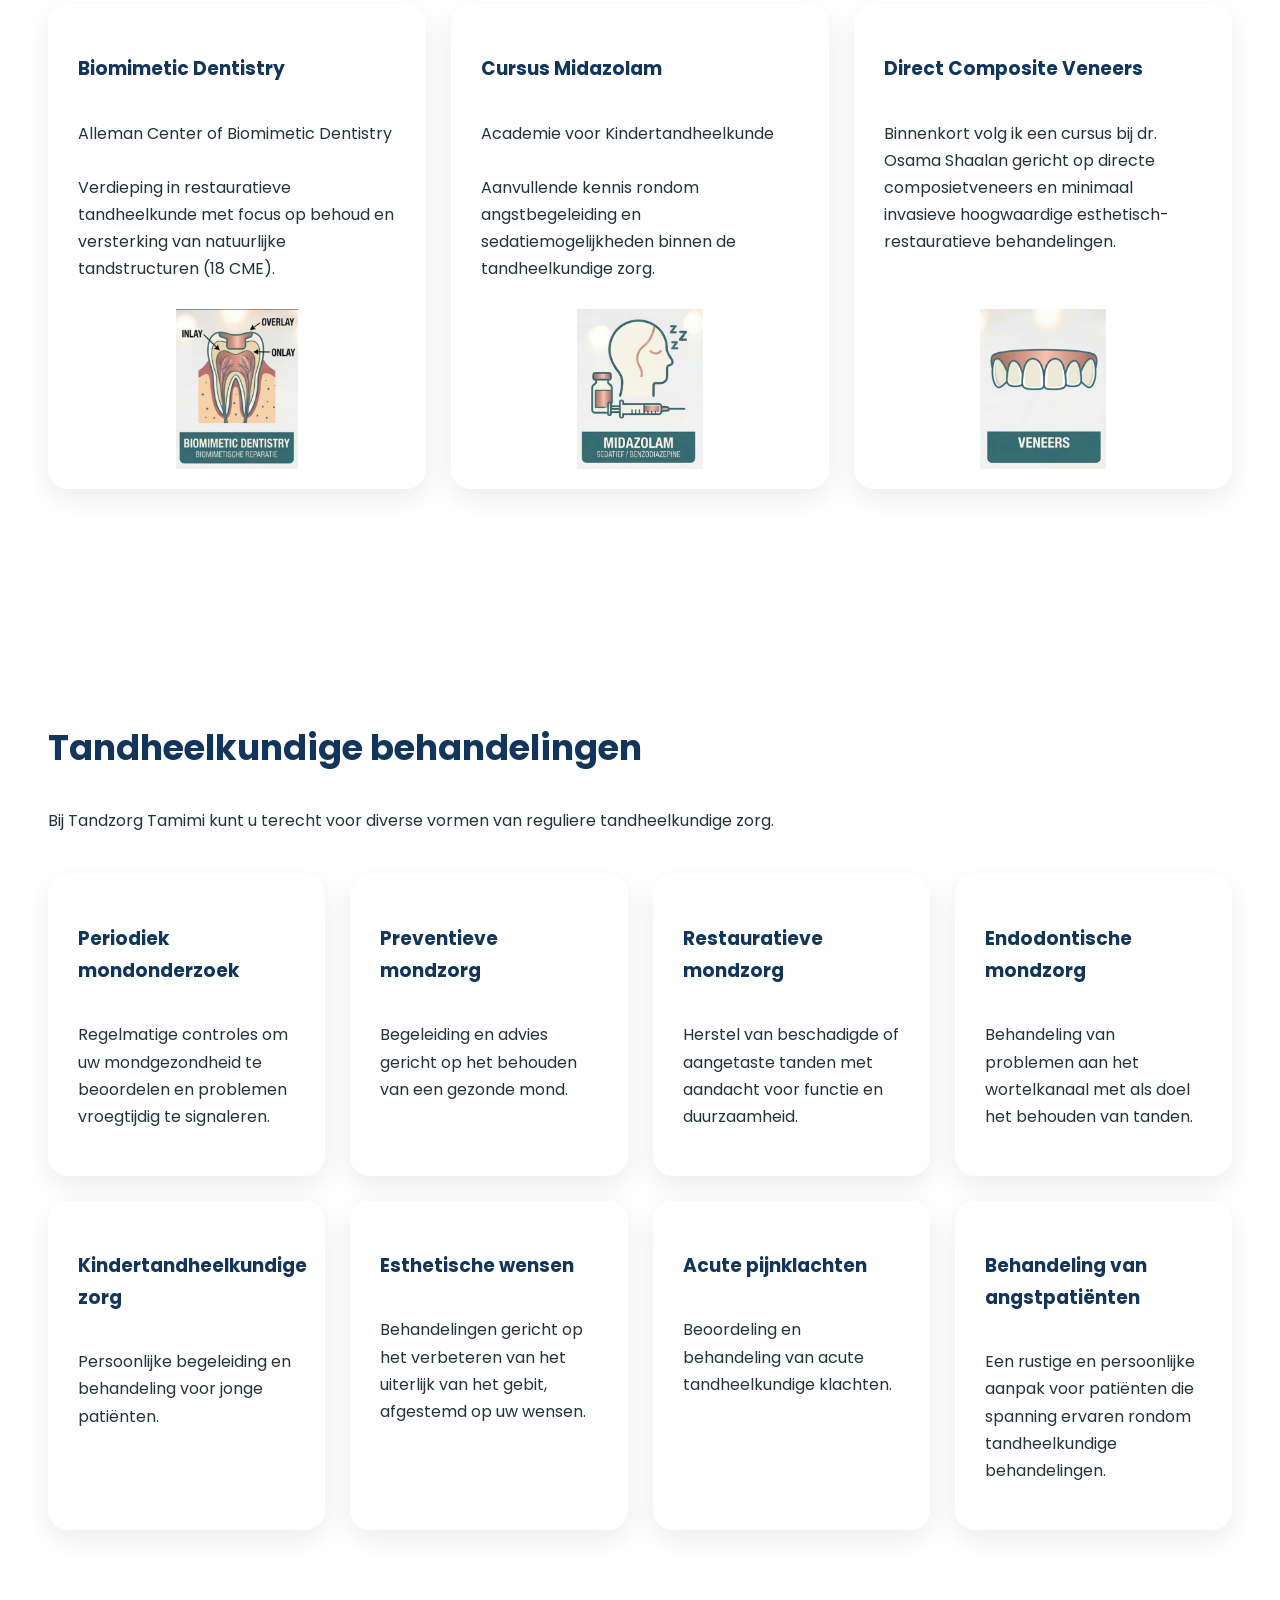
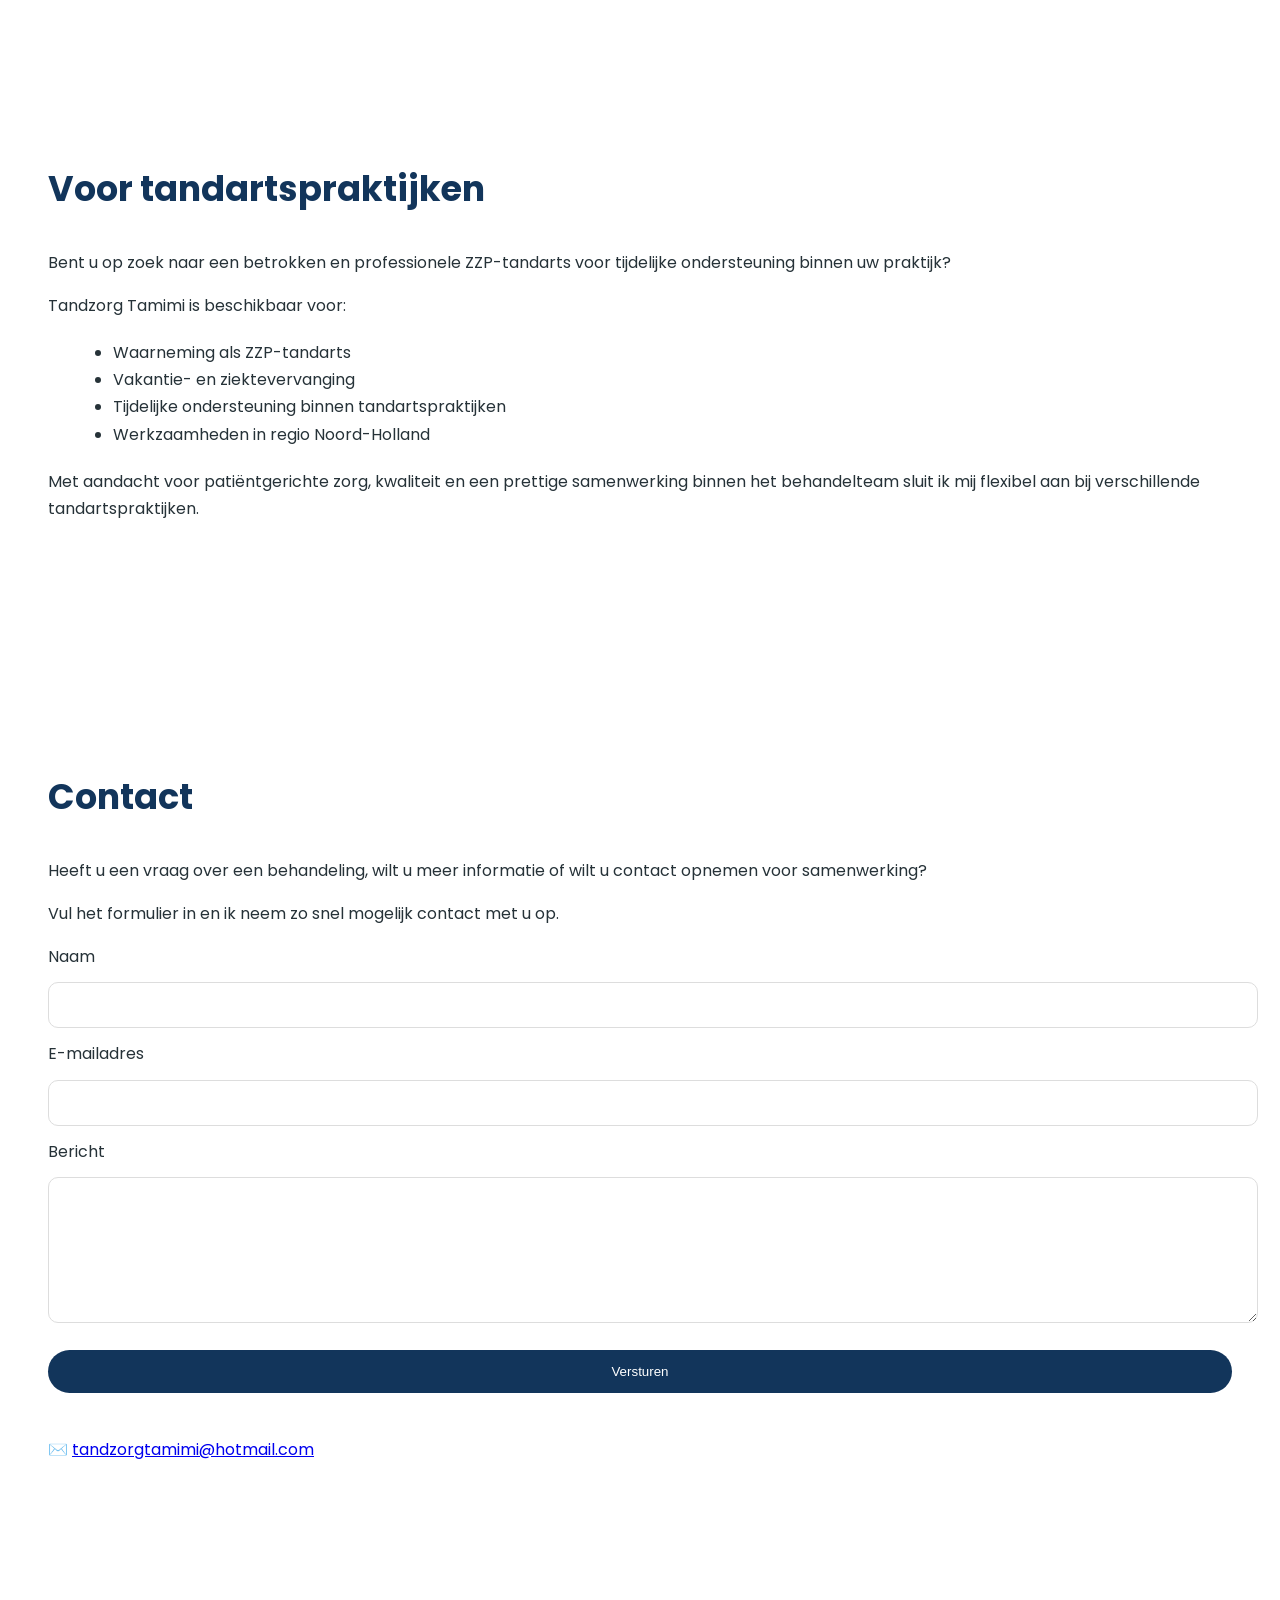
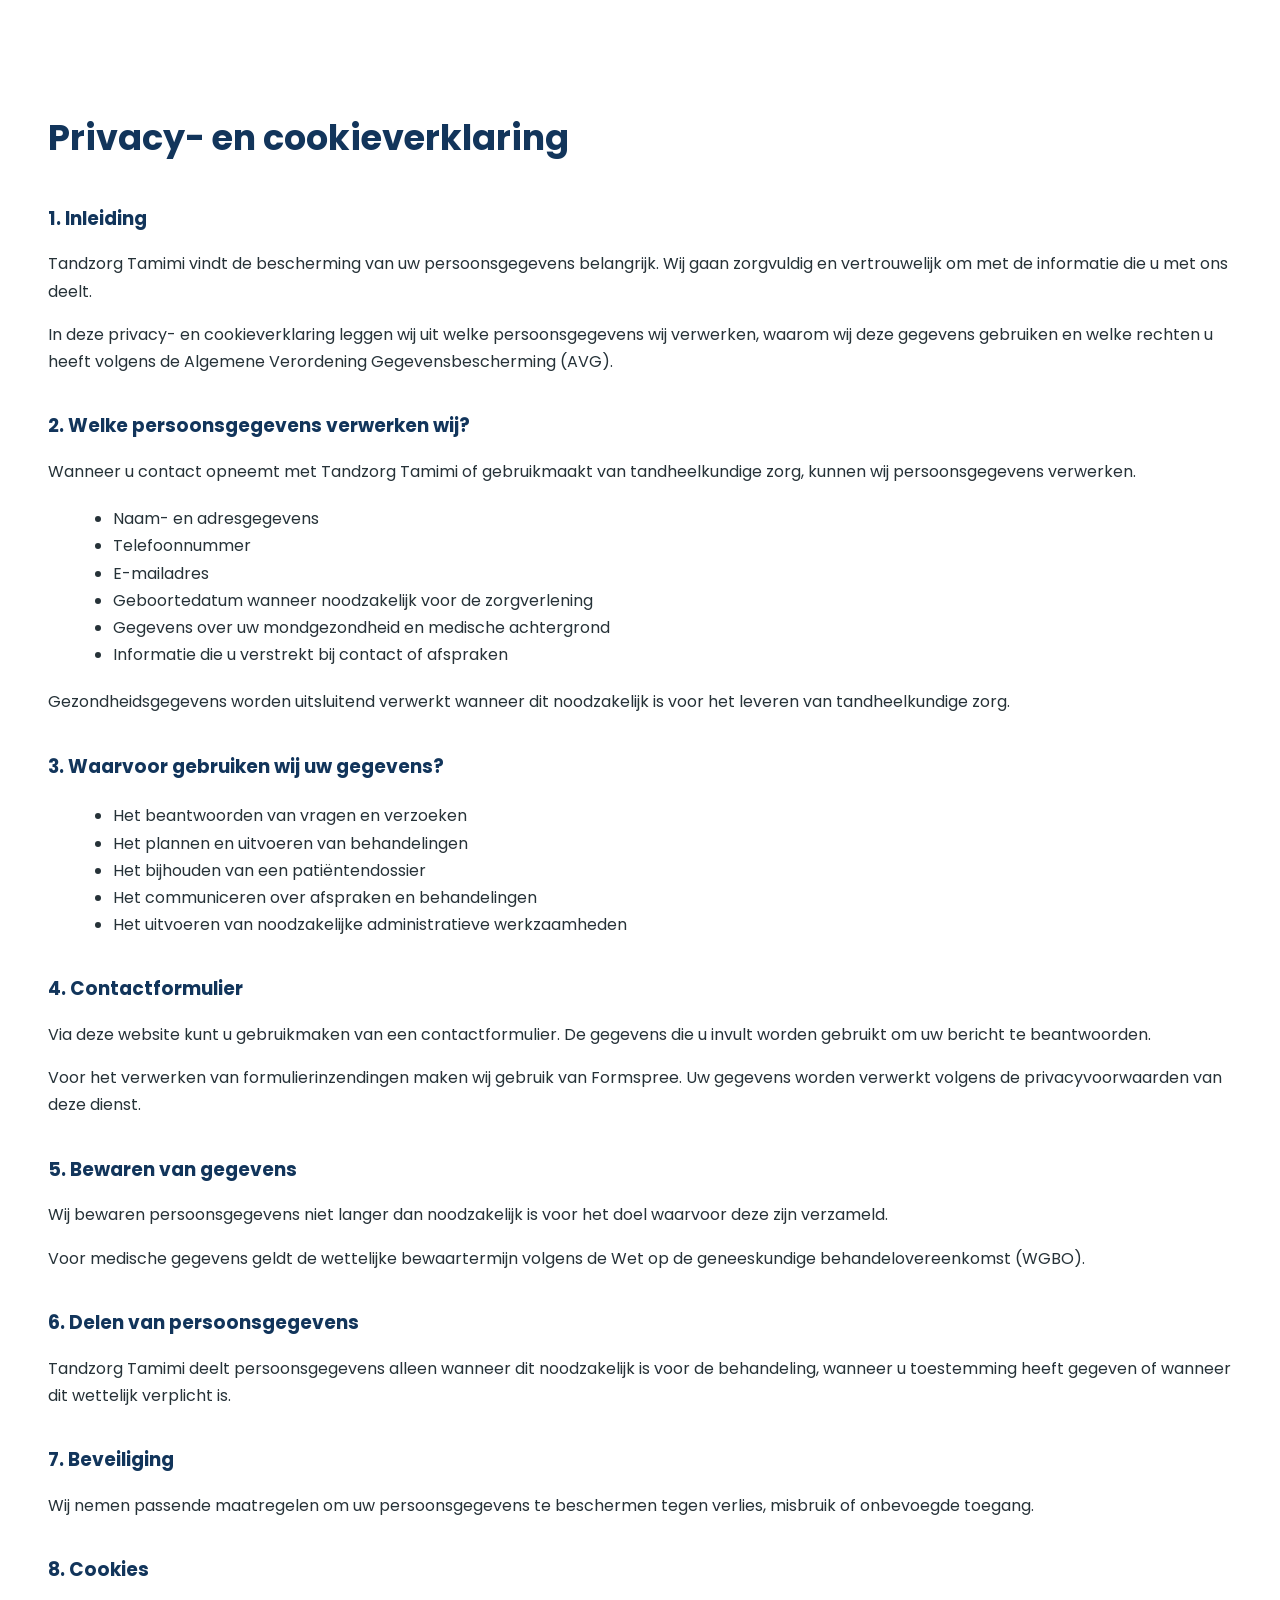
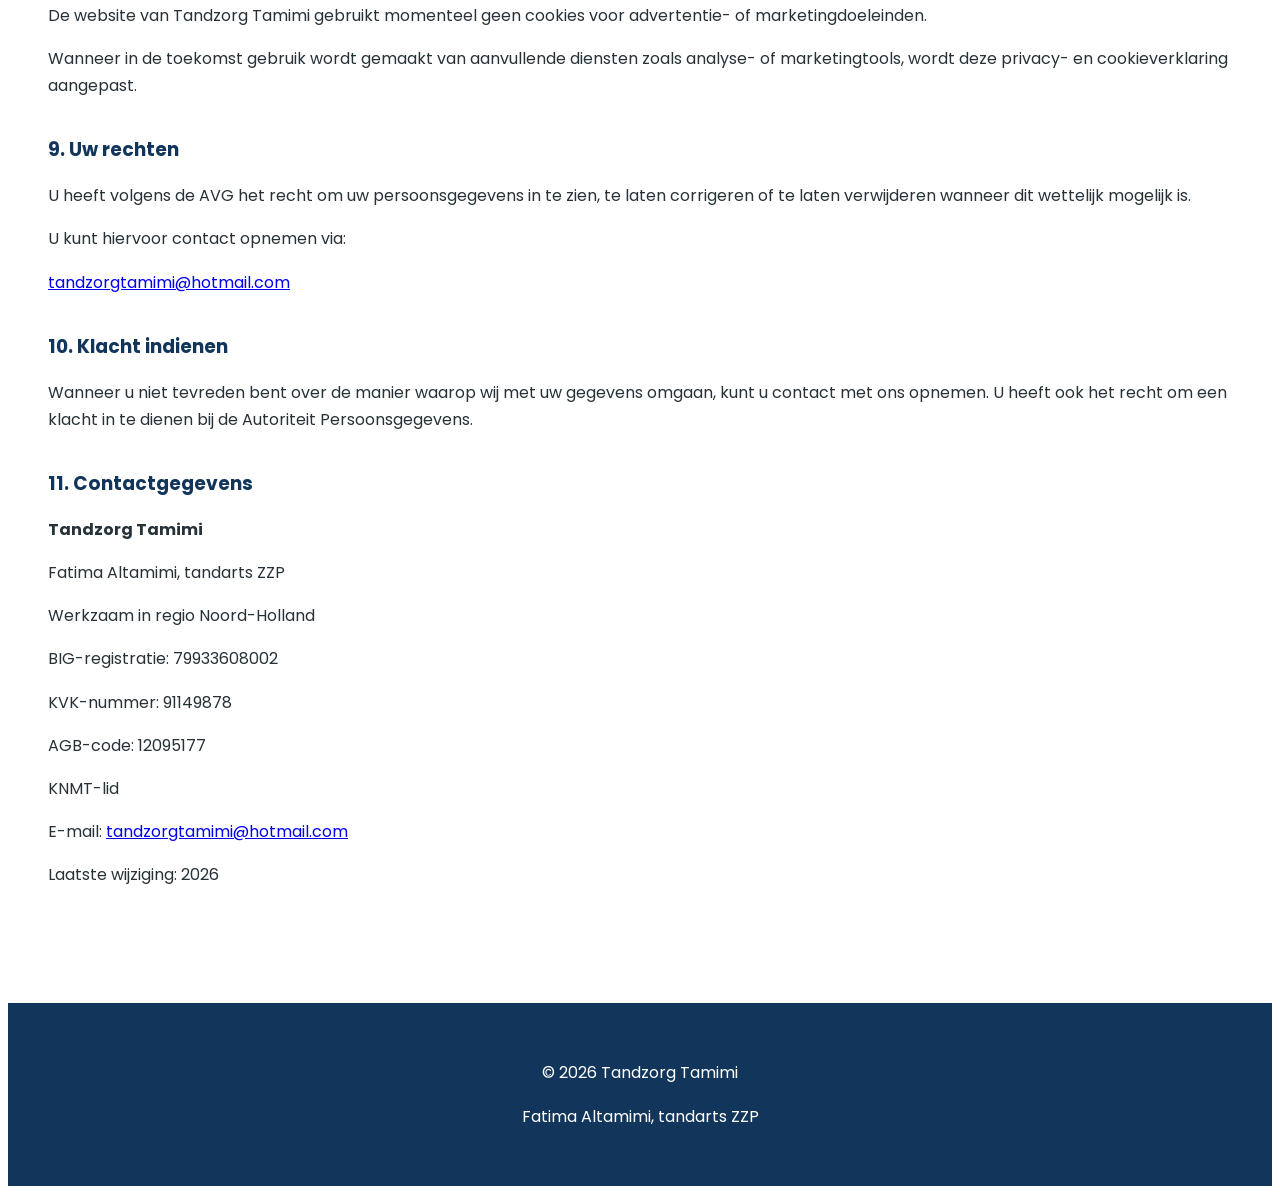
==== commit d0529850: "Update index.html" ====
--- a/index.html
+++ b/index.html
@@ -137,19 +137,18 @@
 </h2>
 
 <p>
-Ik ben Fatima Altamimi, afgestudeerd tandarts aan het Academisch Centrum Tandheelkunde Amsterdam (ACTA) in 2023. Tijdens mijn opleiding en werkervaring heb ik een brede interesse ontwikkeld binnen de algemene tandheelkunde. Ik vind het belangrijk dat iedere patiënt zich gehoord en op zijn of haar gemak voelt. Daarom neem ik graag de tijd om te luisteren naar individuele wensen, vragen en eventuele zorgen, zodat we samen kunnen kijken naar een passende behandeling.
-</p>
-
-<p>
-Mijn behandelvisie is gebaseerd op wetenschappelijke kennis, moderne technieken en persoonlijke aandacht. Daarbij vind ik het belangrijk dat tandheelkundige zorg niet alleen gericht is op een gezonde mond, maar ook op het vertrouwen en zelfvertrouwen dat daarbij horen. Het geeft mij veel voldoening wanneer patiënten zich weer prettig voelen om te lachen en met vertrouwen hun glimlach laten zien.
-</p>
-
-<p>
-Ik ben werkzaam in Noord-Holland en bied tandheelkundige zorg voor patiënten van alle leeftijden. Daarnaast ben ik beschikbaar als zzp-tandarts voor tandartspraktijken die ondersteuning zoeken. Momenteel voer ik opdrachten uit voor verschillende mondzorgorganisaties, waaronder Tandzorg Lief, Poetz Jeugdmondzorg en de Mondzorg Poli. Hierbij zet ik mijn kennis en ervaring in binnen verschillende tandheelkundige omgevingen, met aandacht voor kwalitatieve patiëntenzorg en een prettige samenwerking met behandelteams.
+Ik ben Fatima Altamimi, afgestudeerd tandarts aan het Academisch Centrum Tandheelkunde Amsterdam (ACTA) in 2023. Binnen de algemene tandheelkunde vind ik het belangrijk dat iedere patiënt zich gehoord en op zijn of haar gemak voelt. Daarom neem ik de tijd om te luisteren naar wensen en zorgen, zodat we samen kunnen kijken naar een passende behandeling.
+</p>
+
+<p>
+Mijn behandelvisie is gebaseerd op wetenschappelijke kennis, moderne technieken en persoonlijke aandacht. Goede tandheelkundige zorg gaat voor mij niet alleen over een gezonde mond, maar ook over het vertrouwen om weer vrijuit te kunnen lachen.
+</p>
+
+<p>
+Ik ben werkzaam in Noord-Holland en bied tandheelkundige zorg voor patiënten van alle leeftijden. Daarnaast werk ik als zzp-tandarts voor tandartspraktijken en mondzorgorganisaties, waaronder Tandzorg Lief, Poetz Jeugdmondzorg en de Mondzorg Poli. Hierbij zet ik mij in voor kwalitatieve patiëntenzorg en een prettige samenwerking binnen behandelteams.
 </p>
 
 </section>
-
 
 <section id="registratie">
 
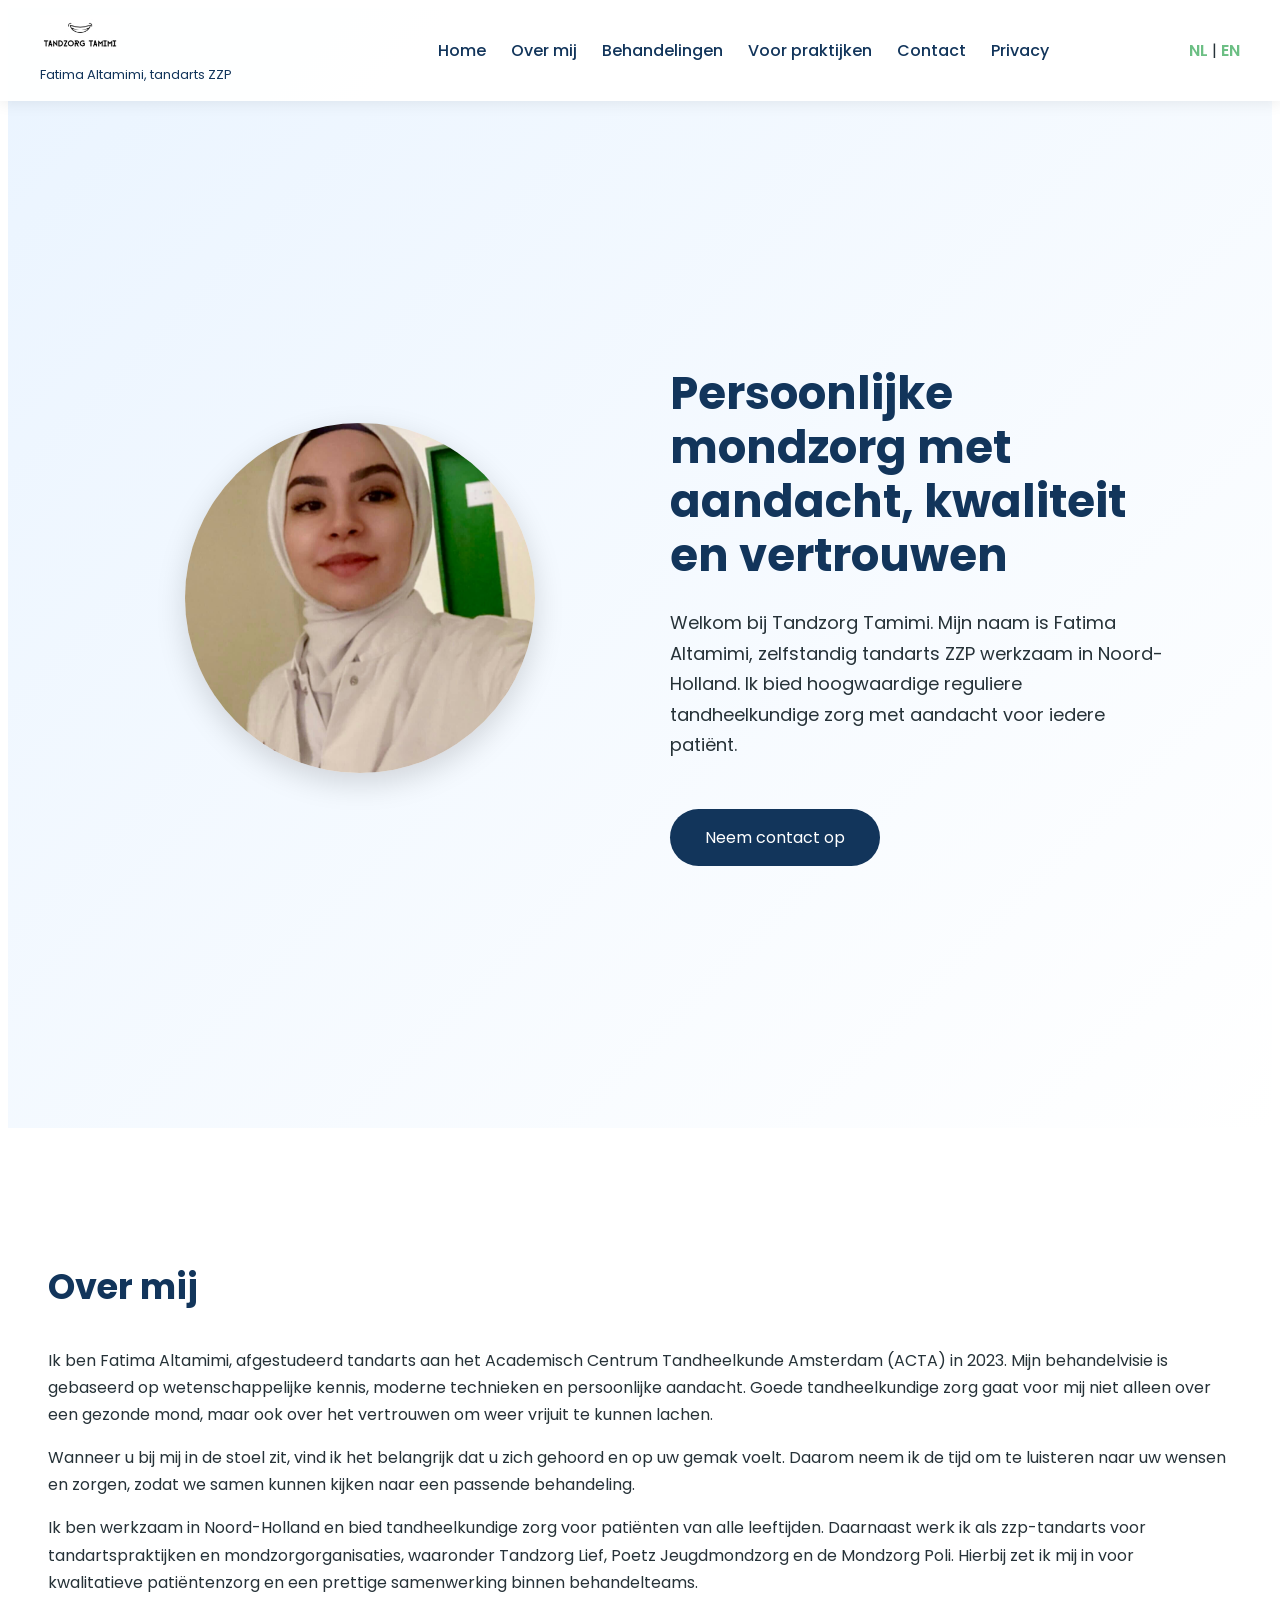
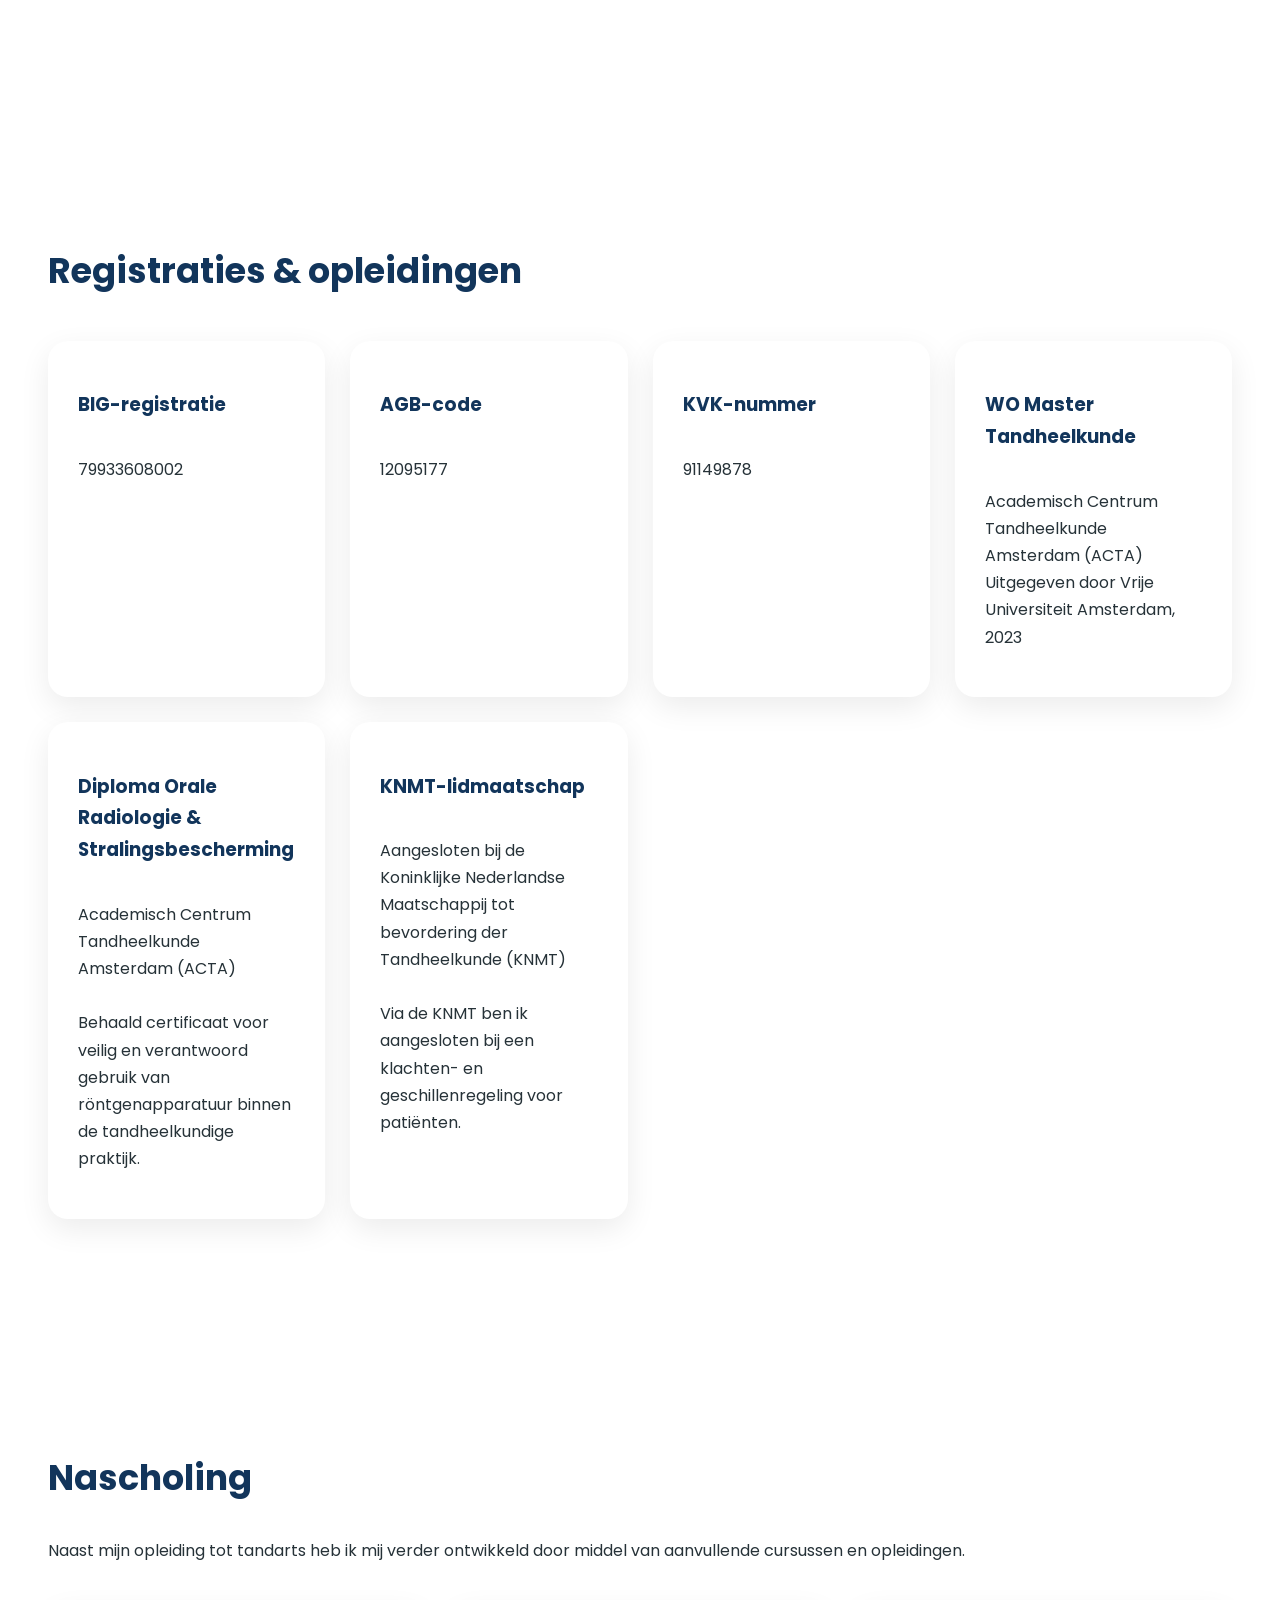
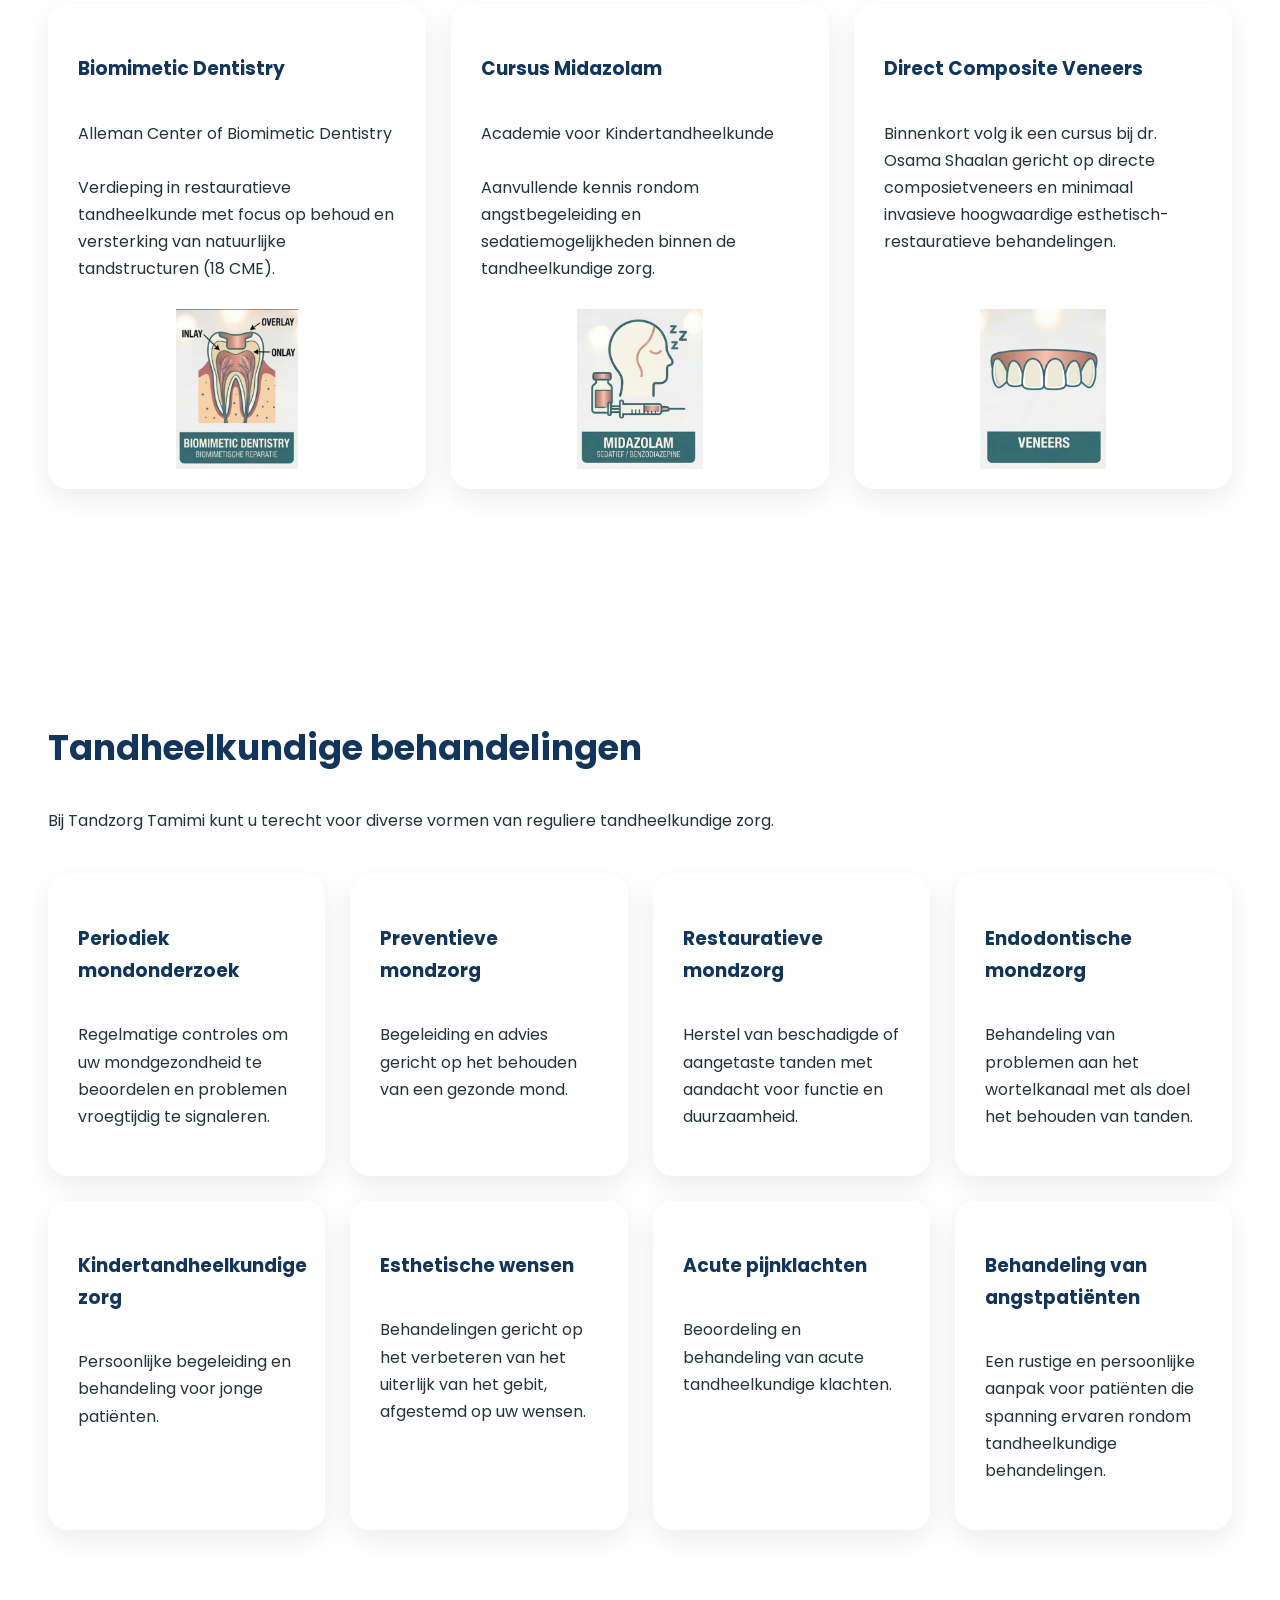
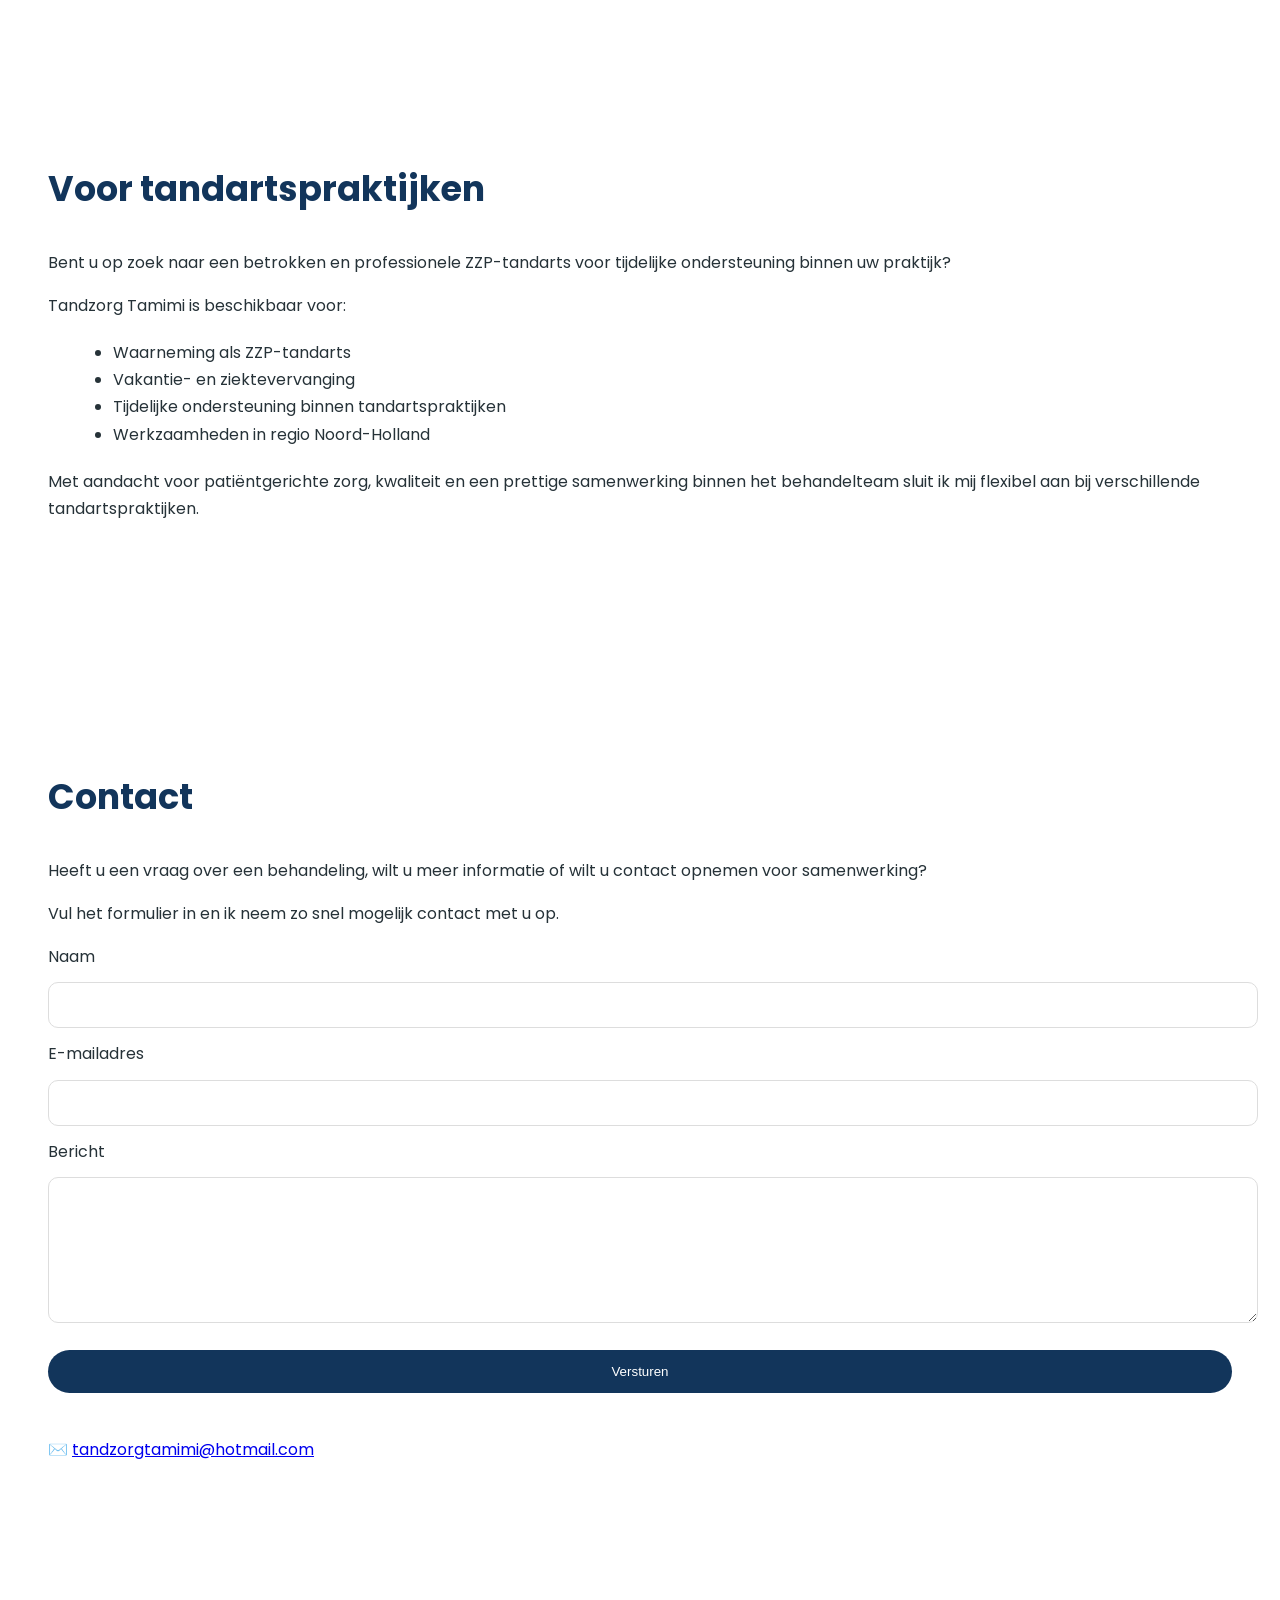
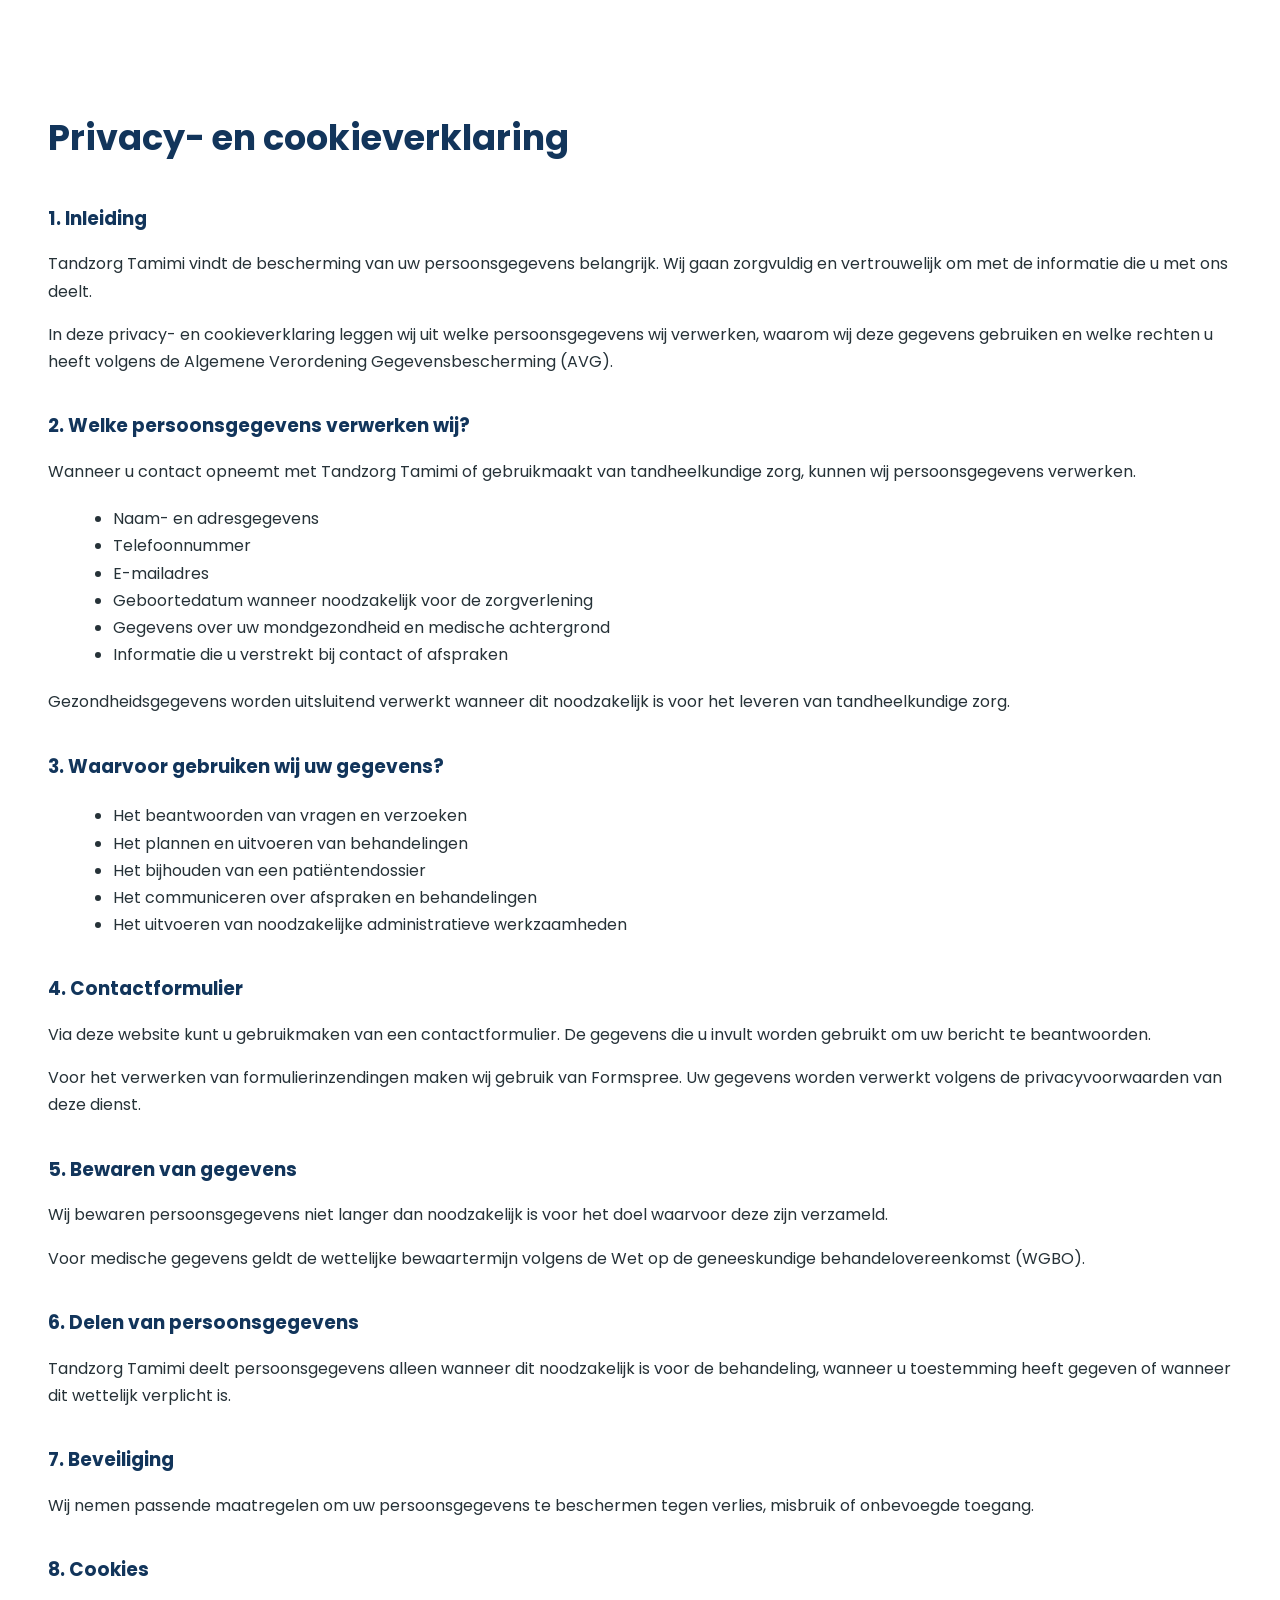
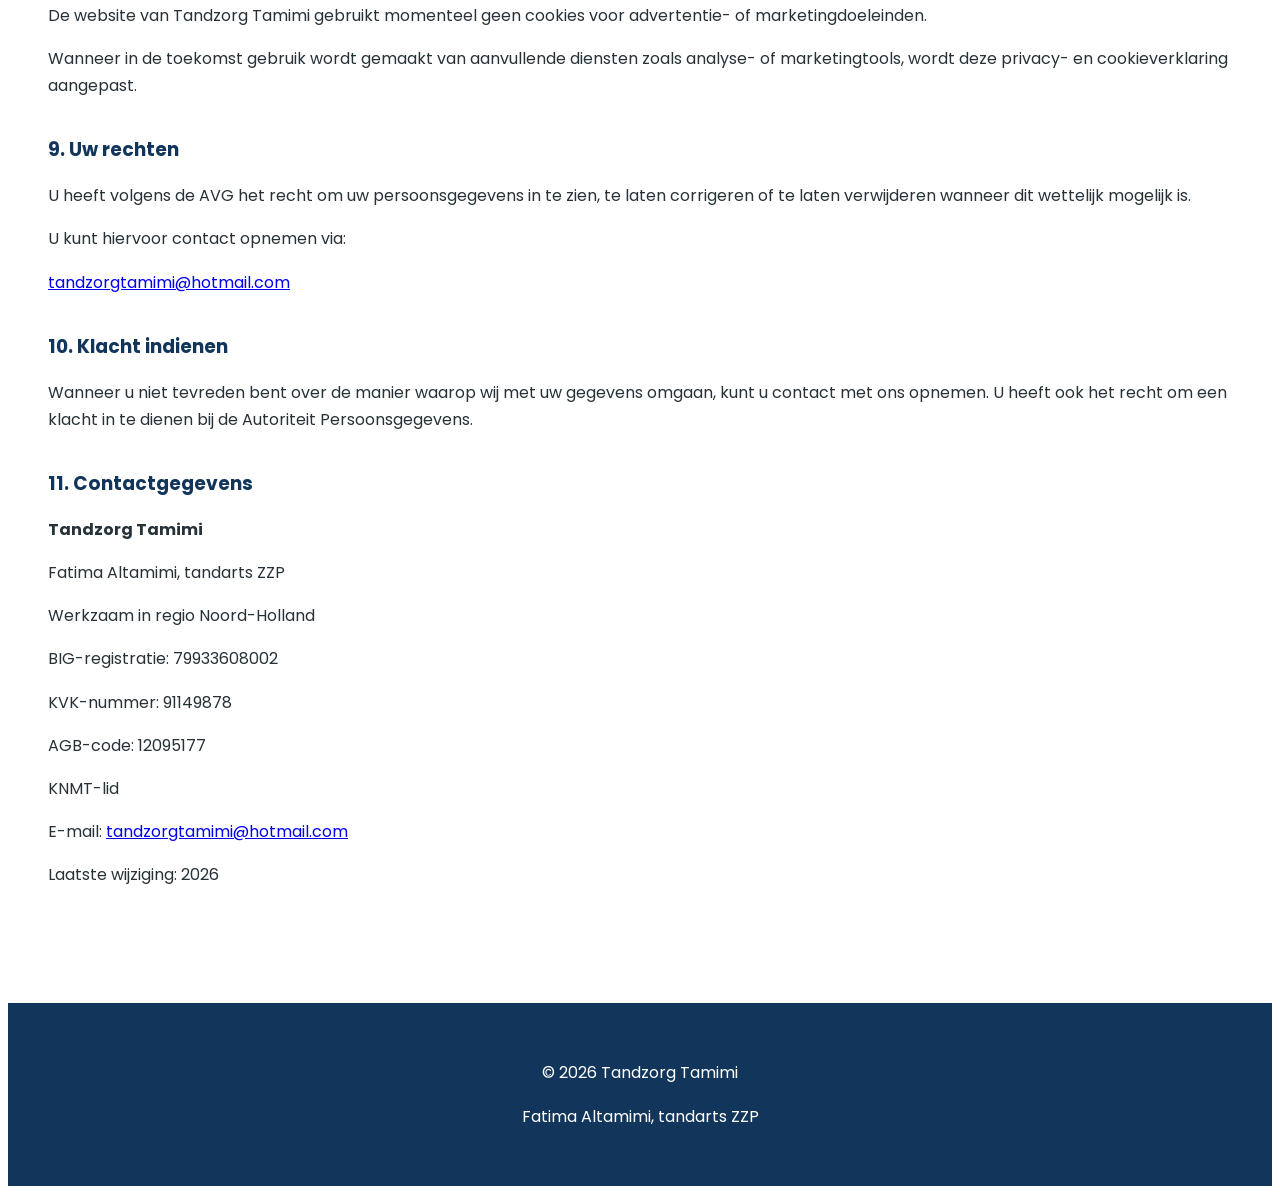
==== commit ebf70311: "Update index.html" ====
--- a/index.html
+++ b/index.html
@@ -137,11 +137,11 @@
 </h2>
 
 <p>
-Ik ben Fatima Altamimi, afgestudeerd tandarts aan het Academisch Centrum Tandheelkunde Amsterdam (ACTA) in 2023. Binnen de algemene tandheelkunde vind ik het belangrijk dat iedere patiënt zich gehoord en op zijn of haar gemak voelt. Daarom neem ik de tijd om te luisteren naar wensen en zorgen, zodat we samen kunnen kijken naar een passende behandeling.
-</p>
-
-<p>
-Mijn behandelvisie is gebaseerd op wetenschappelijke kennis, moderne technieken en persoonlijke aandacht. Goede tandheelkundige zorg gaat voor mij niet alleen over een gezonde mond, maar ook over het vertrouwen om weer vrijuit te kunnen lachen.
+Ik ben Fatima Altamimi, afgestudeerd tandarts aan het Academisch Centrum Tandheelkunde Amsterdam (ACTA) in 2023. Mijn behandelvisie is gebaseerd op wetenschappelijke kennis, moderne technieken en persoonlijke aandacht. Goede tandheelkundige zorg gaat voor mij niet alleen over een gezonde mond, maar ook over het vertrouwen om weer vrijuit te kunnen lachen.
+</p>
+
+<p>
+Wanneer u bij mij in de stoel zit, vind ik het belangrijk dat u zich gehoord en op uw gemak voelt. Daarom neem ik de tijd om te luisteren naar uw wensen en zorgen, zodat we samen kunnen kijken naar een passende behandeling.
 </p>
 
 <p>
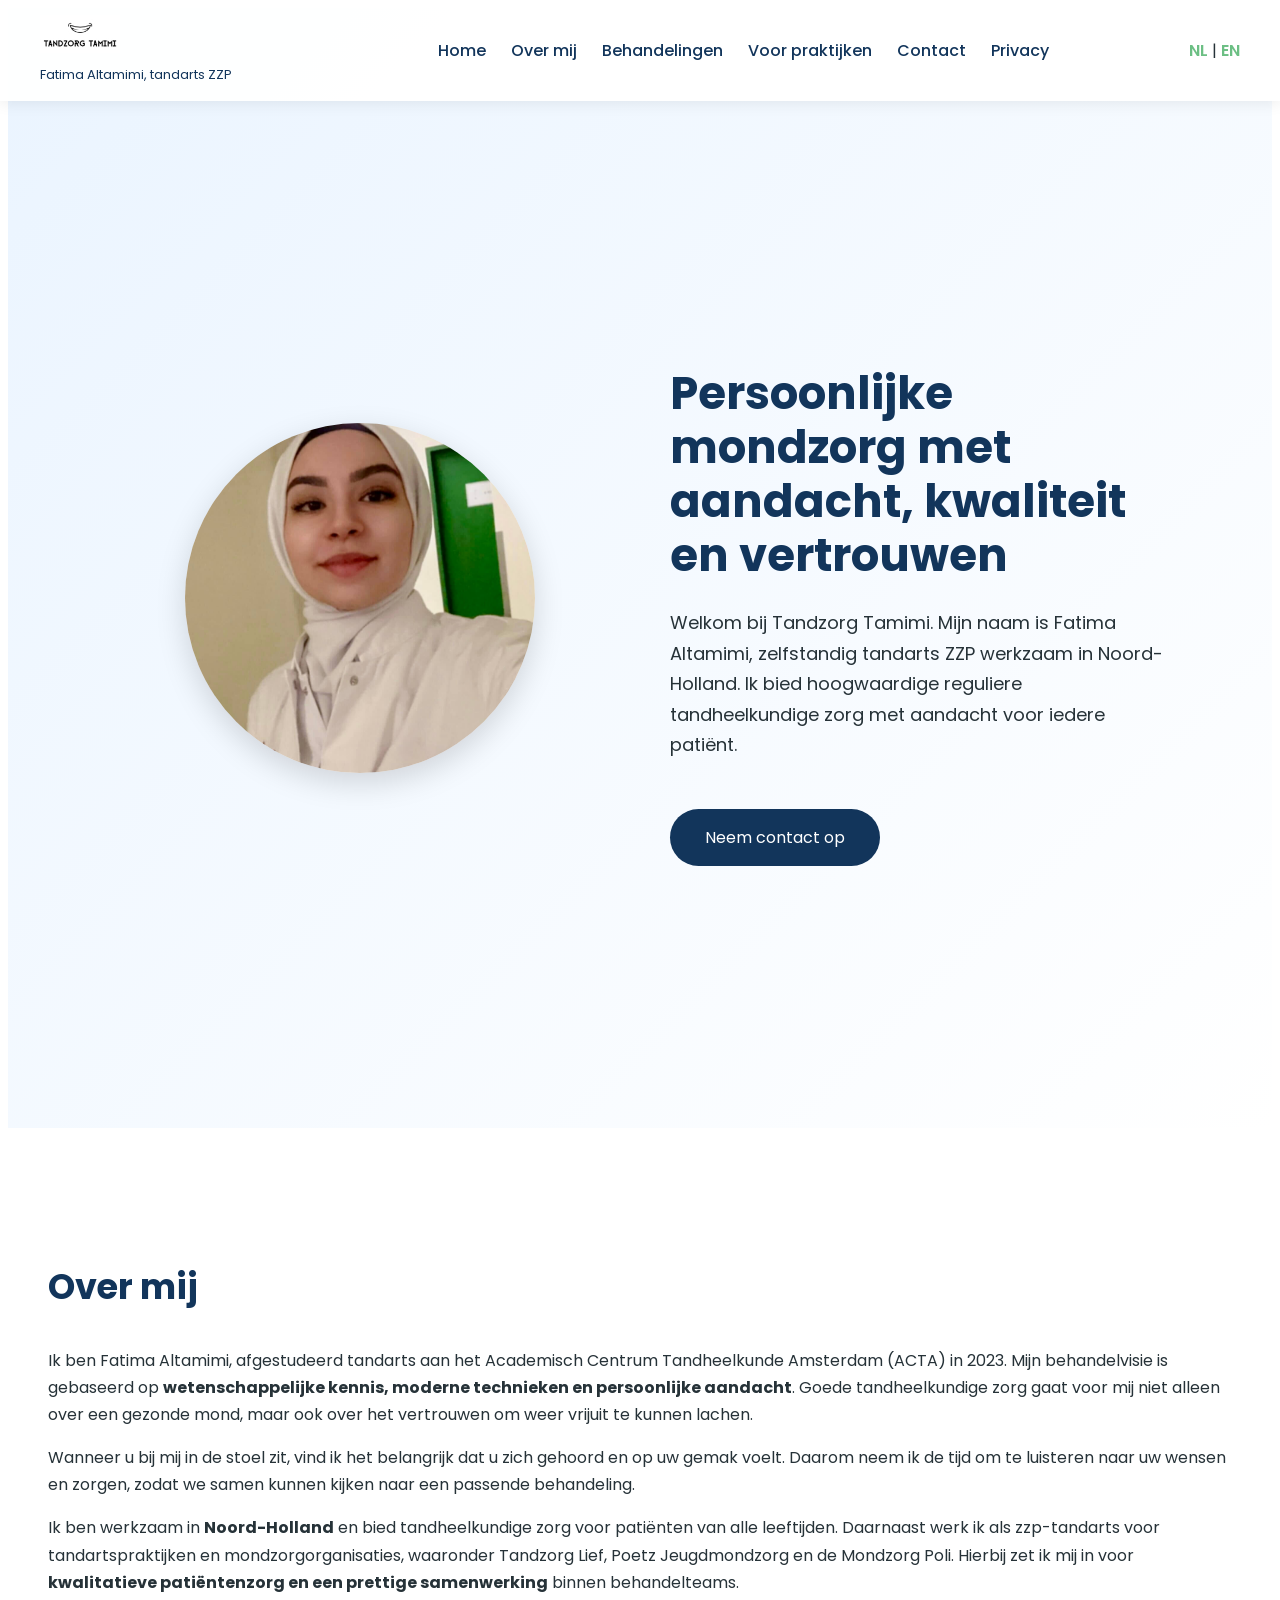
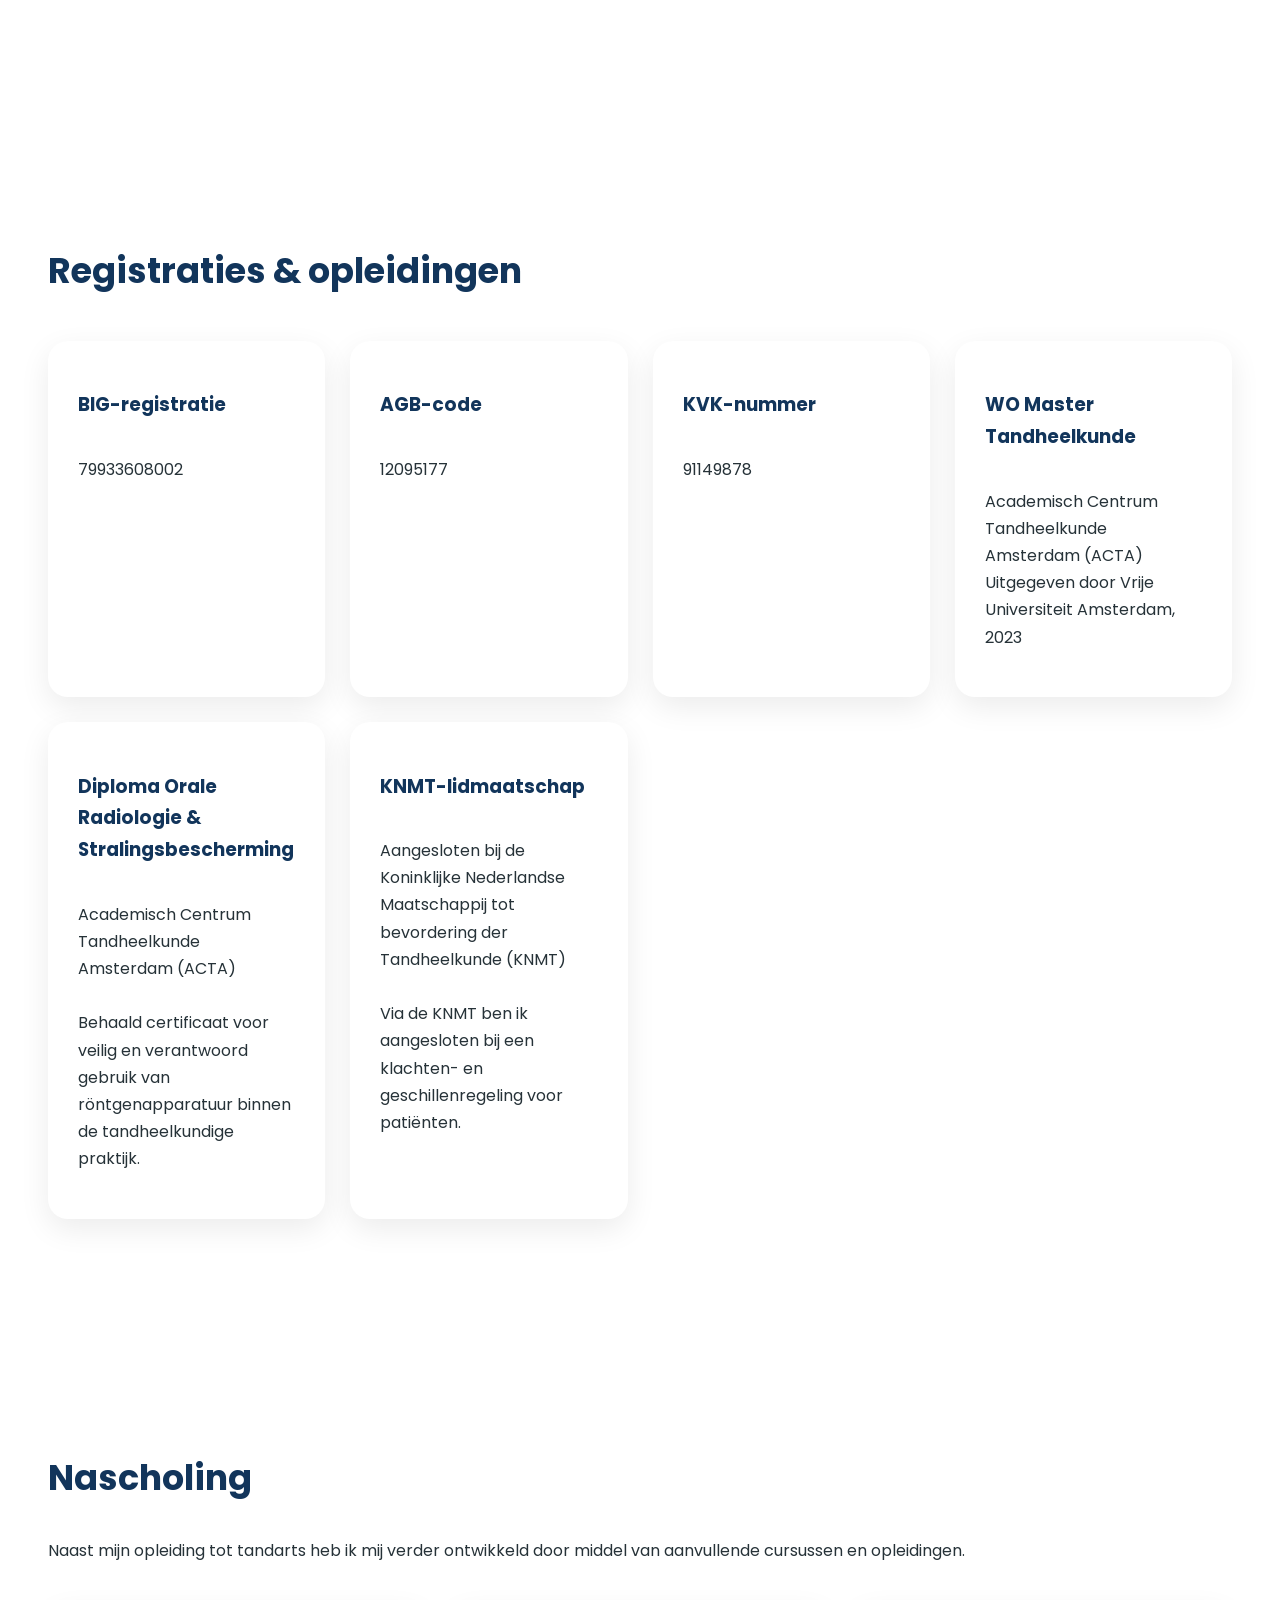
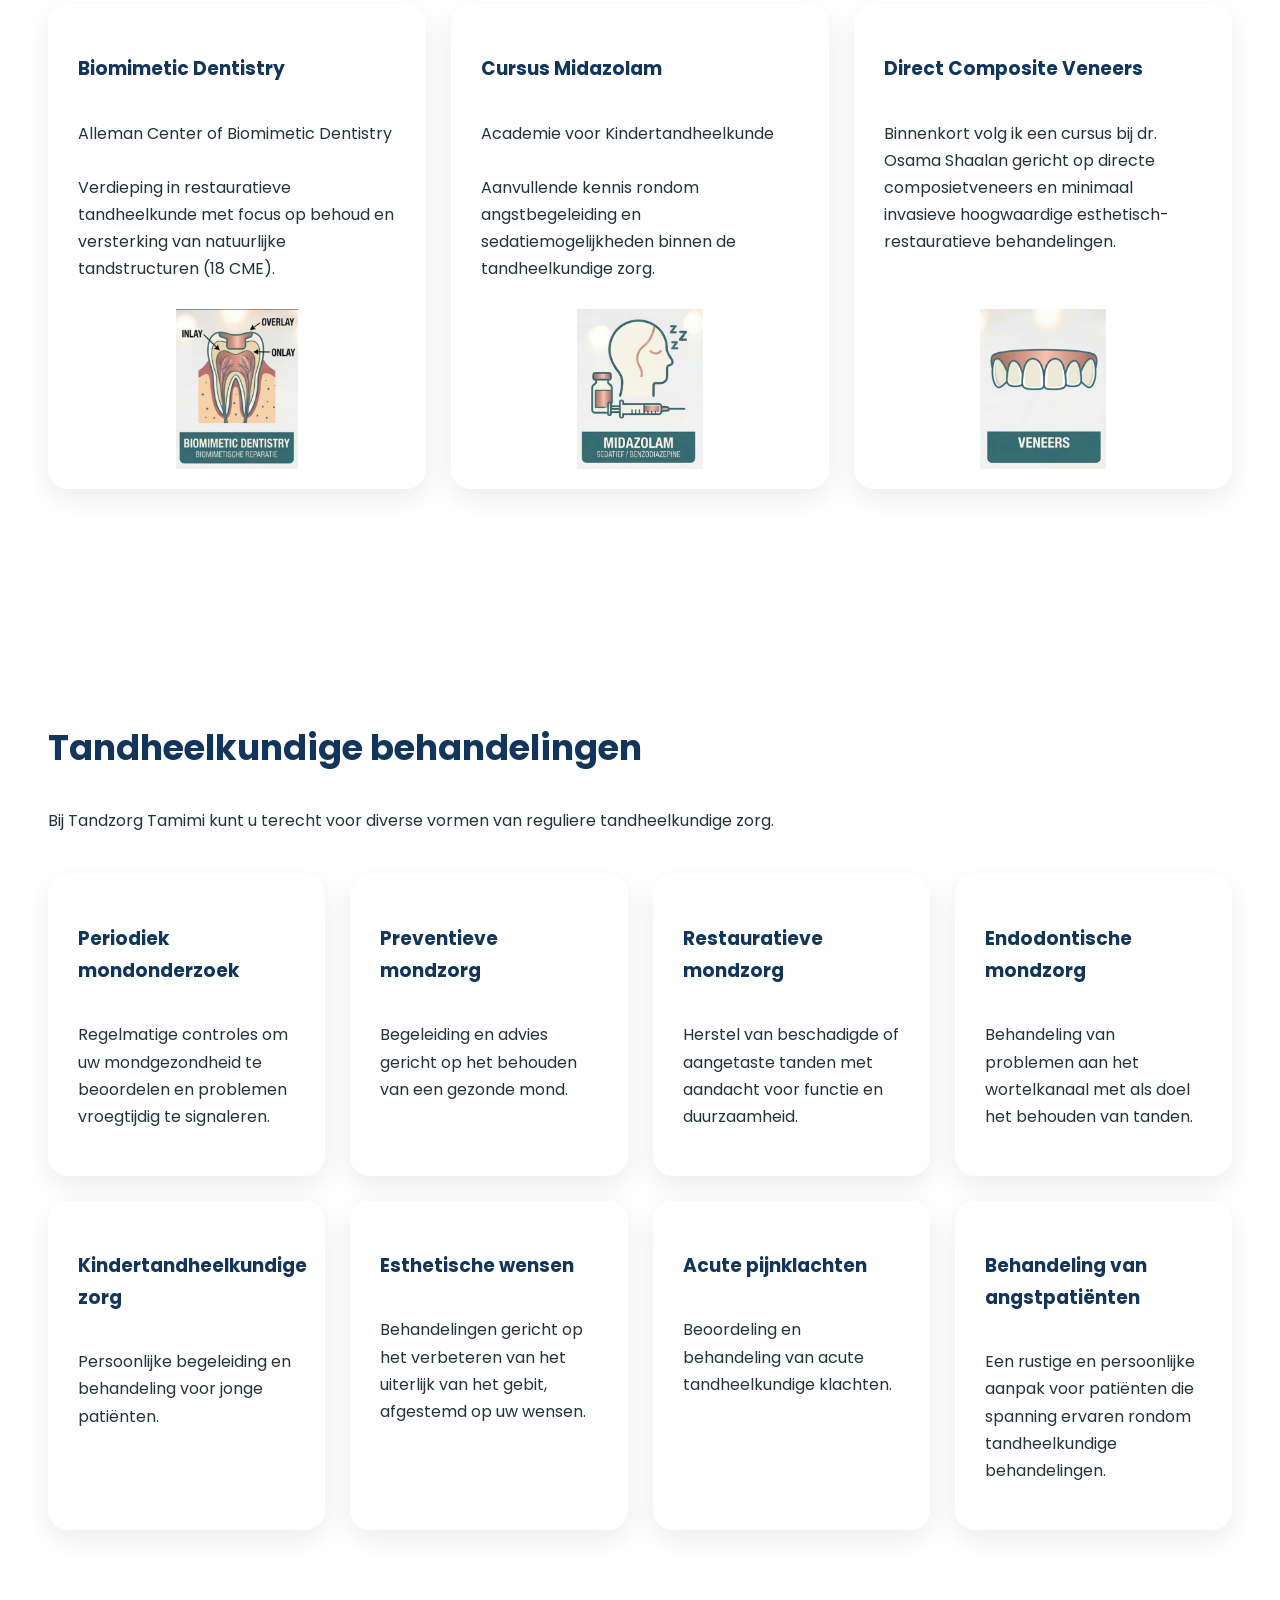
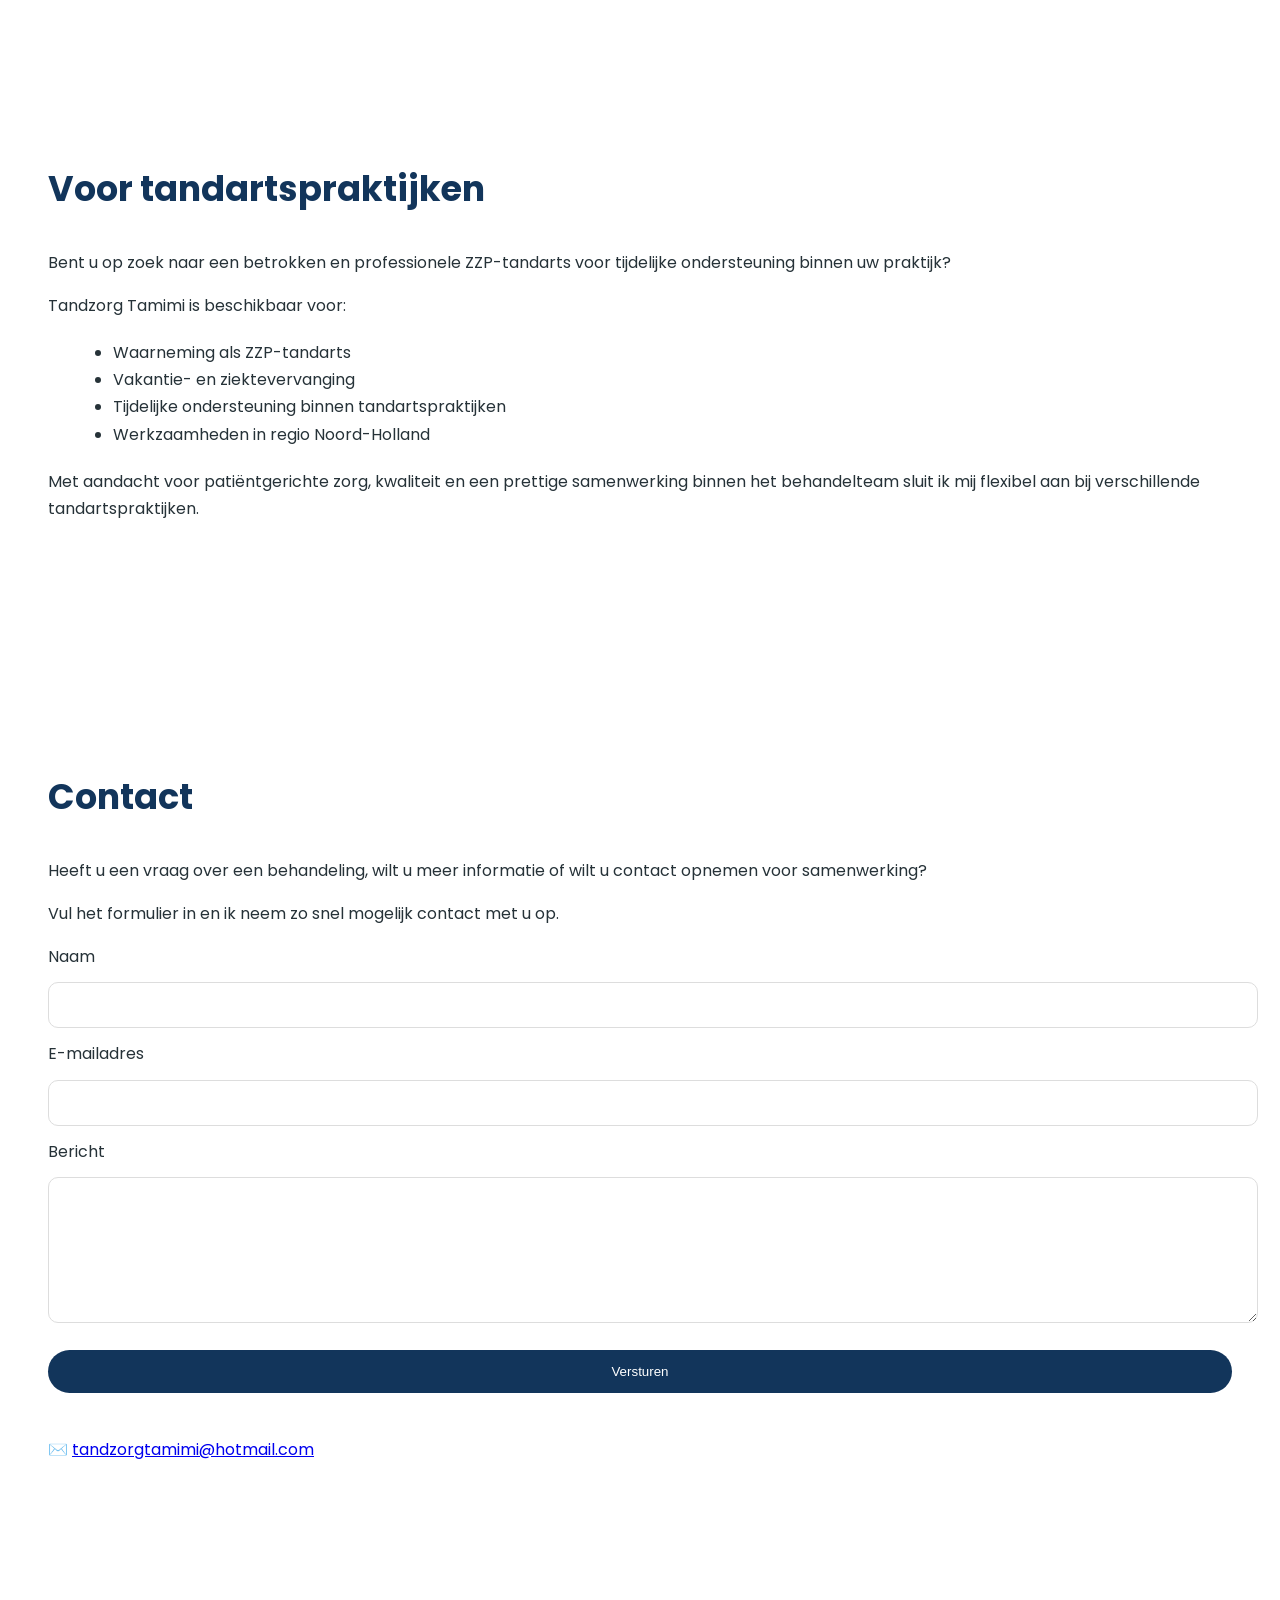
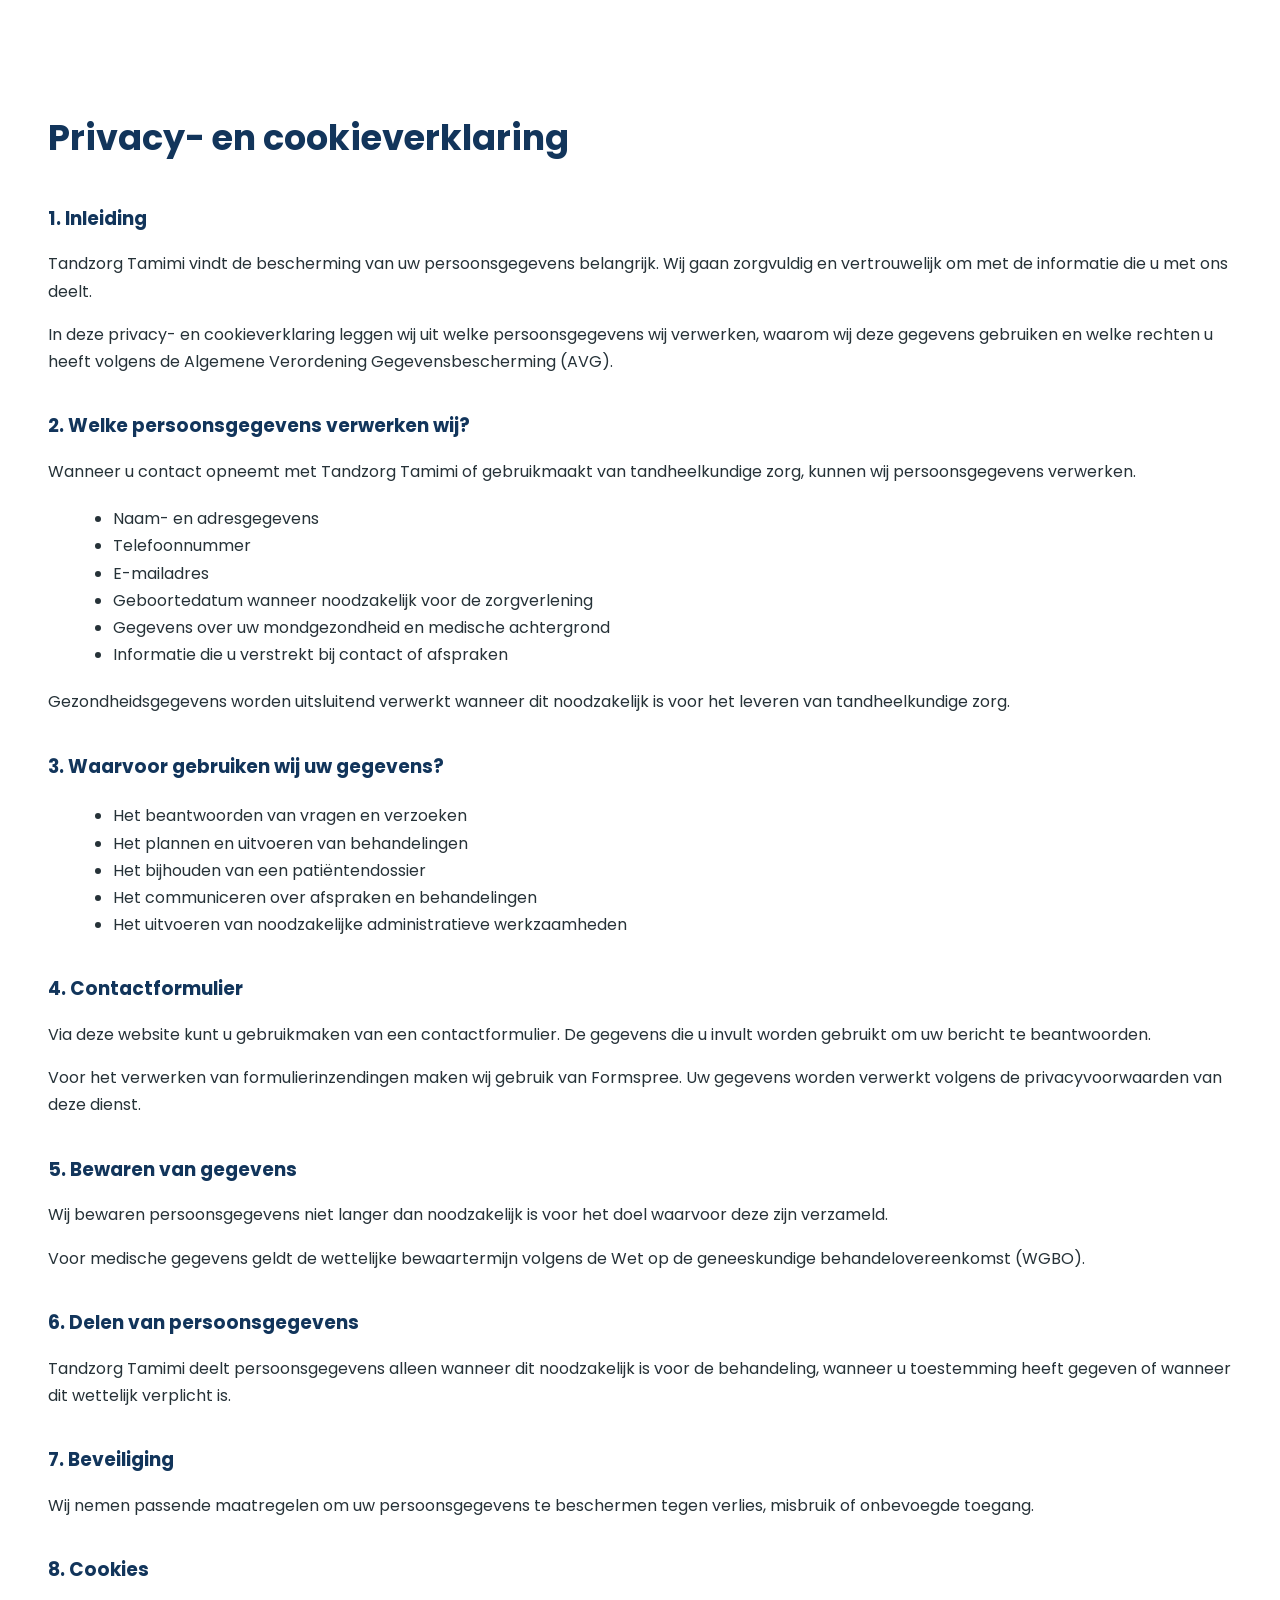
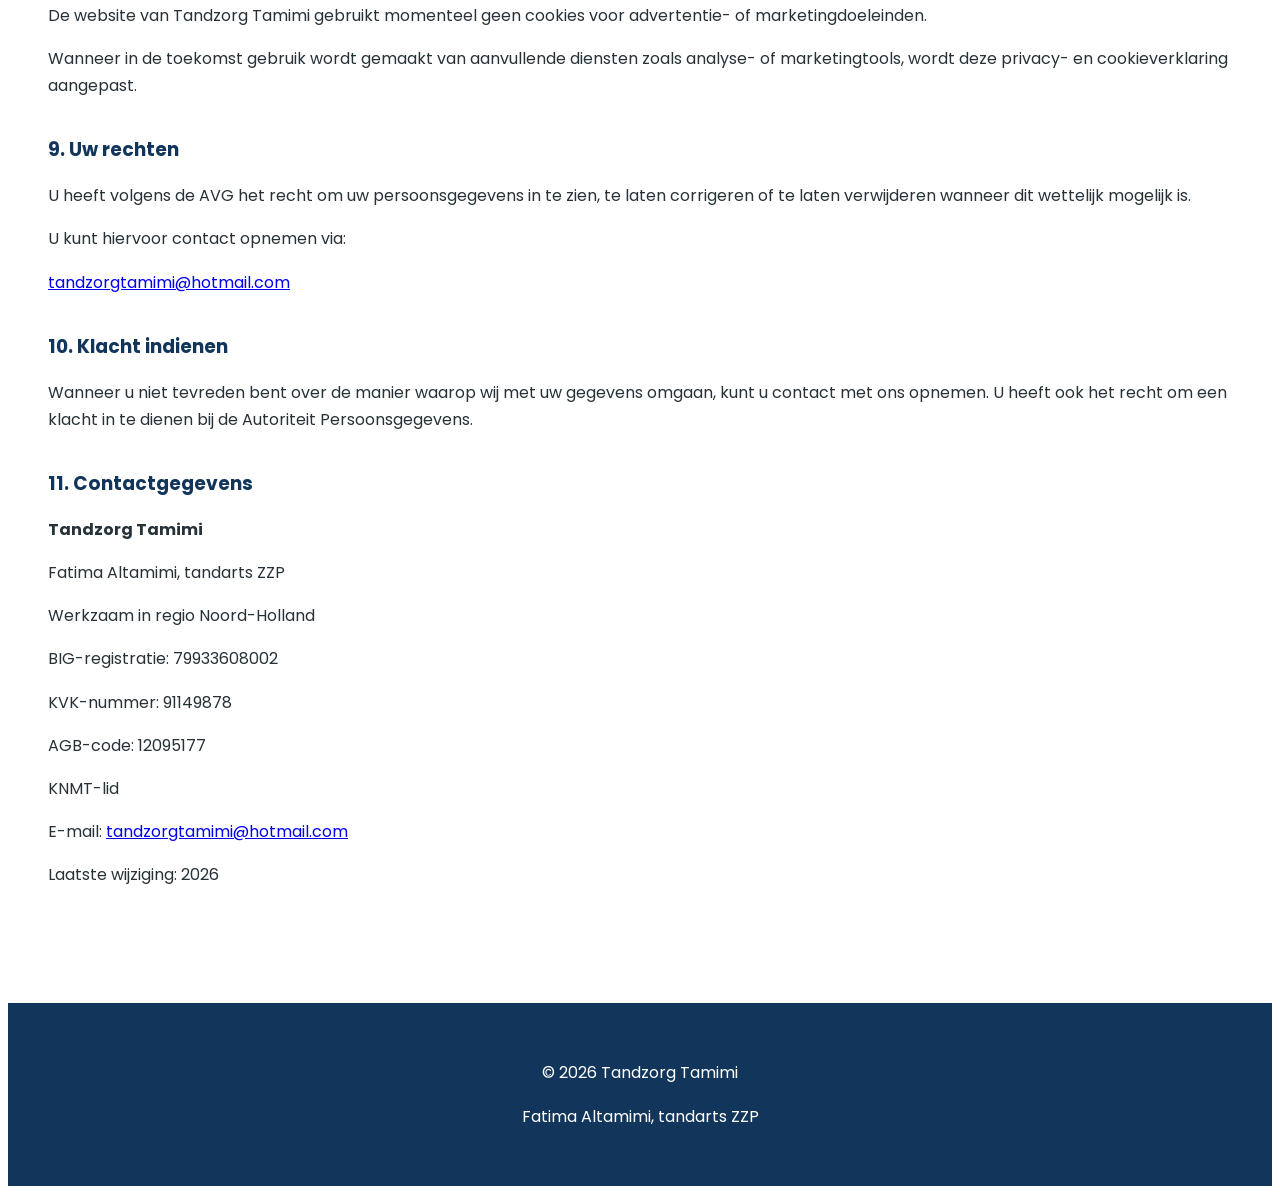
==== commit 15358bc3: "Update index.html" ====
--- a/index.html
+++ b/index.html
@@ -137,7 +137,7 @@
 </h2>
 
 <p>
-Ik ben Fatima Altamimi, afgestudeerd tandarts aan het Academisch Centrum Tandheelkunde Amsterdam (ACTA) in 2023. Mijn behandelvisie is gebaseerd op wetenschappelijke kennis, moderne technieken en persoonlijke aandacht. Goede tandheelkundige zorg gaat voor mij niet alleen over een gezonde mond, maar ook over het vertrouwen om weer vrijuit te kunnen lachen.
+Ik ben Fatima Altamimi, afgestudeerd tandarts aan het Academisch Centrum Tandheelkunde Amsterdam (ACTA) in 2023. Mijn behandelvisie is gebaseerd op <strong>wetenschappelijke kennis, moderne technieken en persoonlijke aandacht</strong>. Goede tandheelkundige zorg gaat voor mij niet alleen over een gezonde mond, maar ook over het vertrouwen om weer vrijuit te kunnen lachen.
 </p>
 
 <p>
@@ -145,7 +145,7 @@
 </p>
 
 <p>
-Ik ben werkzaam in Noord-Holland en bied tandheelkundige zorg voor patiënten van alle leeftijden. Daarnaast werk ik als zzp-tandarts voor tandartspraktijken en mondzorgorganisaties, waaronder Tandzorg Lief, Poetz Jeugdmondzorg en de Mondzorg Poli. Hierbij zet ik mij in voor kwalitatieve patiëntenzorg en een prettige samenwerking binnen behandelteams.
+Ik ben werkzaam in <strong>Noord-Holland</strong> en bied tandheelkundige zorg voor patiënten van alle leeftijden. Daarnaast werk ik als zzp-tandarts voor tandartspraktijken en mondzorgorganisaties, waaronder Tandzorg Lief, Poetz Jeugdmondzorg en de Mondzorg Poli. Hierbij zet ik mij in voor <strong>kwalitatieve patiëntenzorg en een prettige samenwerking</strong> binnen behandelteams.
 </p>
 
 </section>
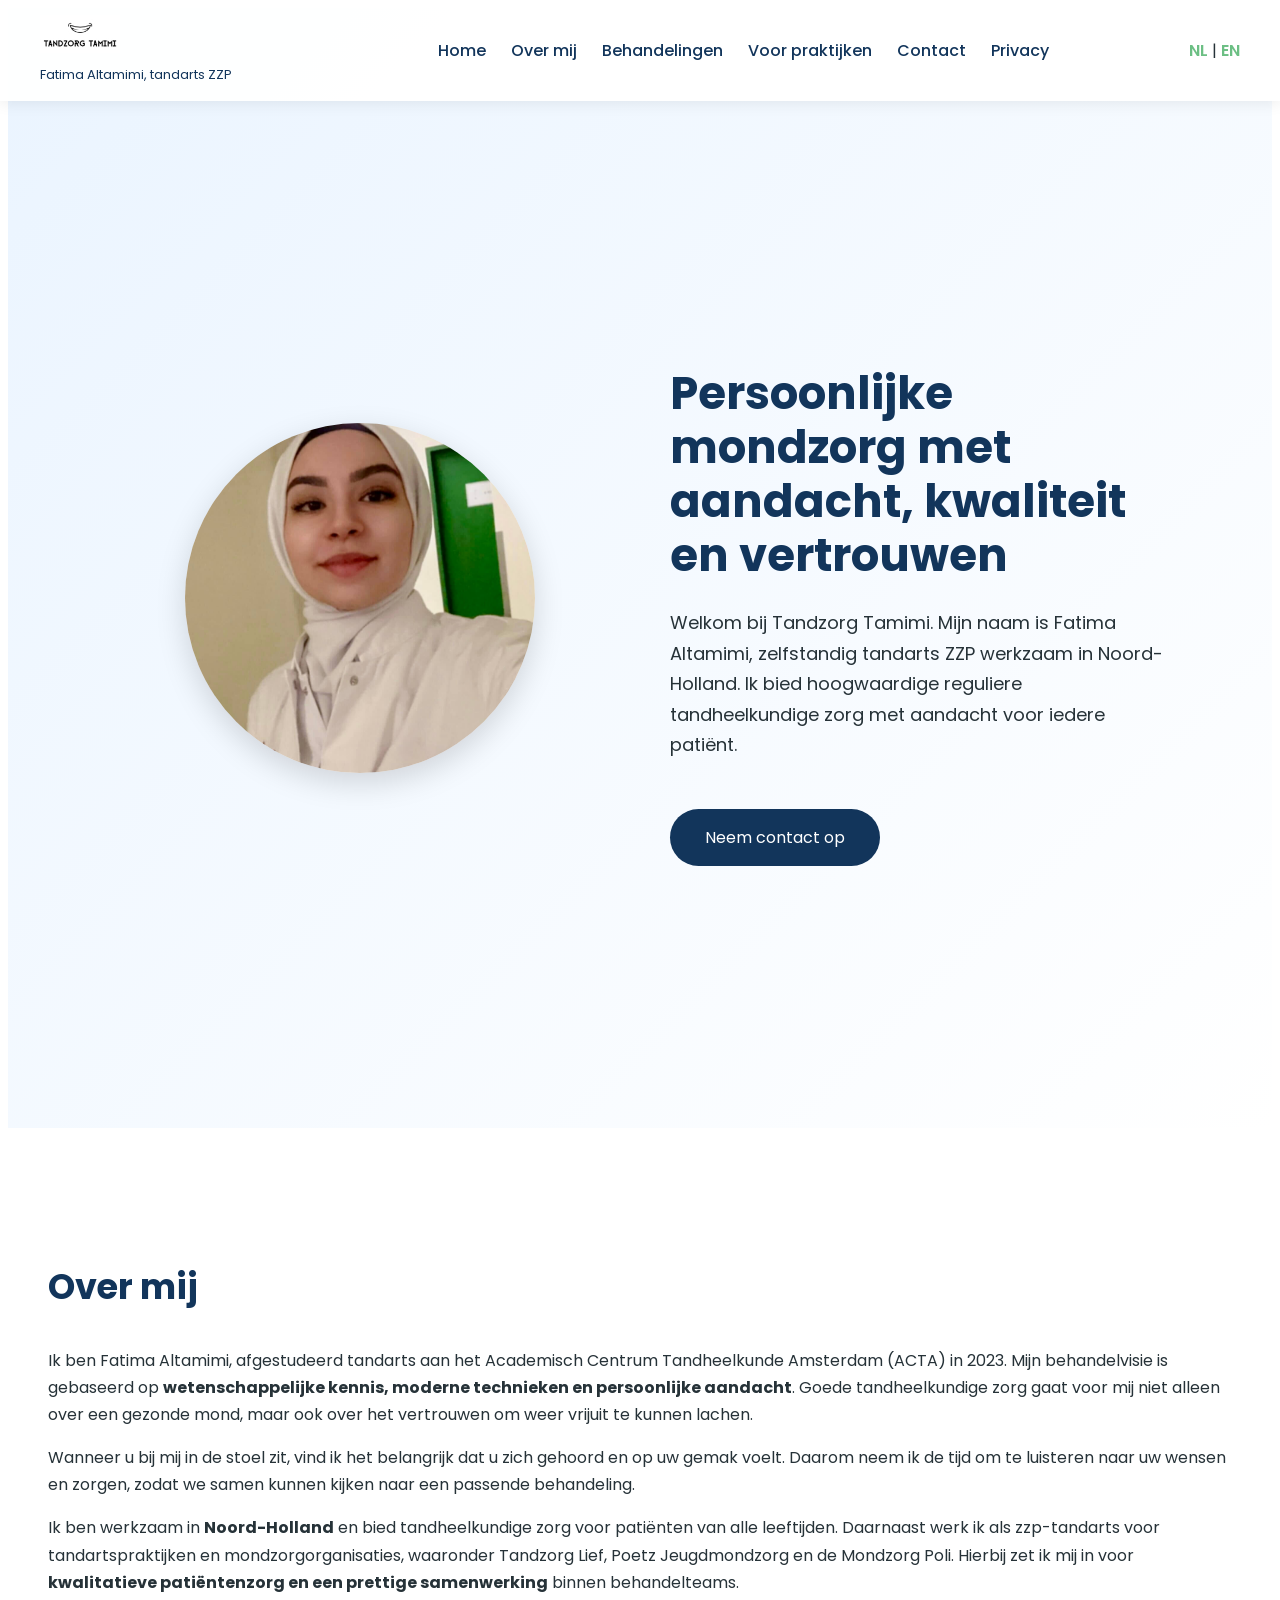
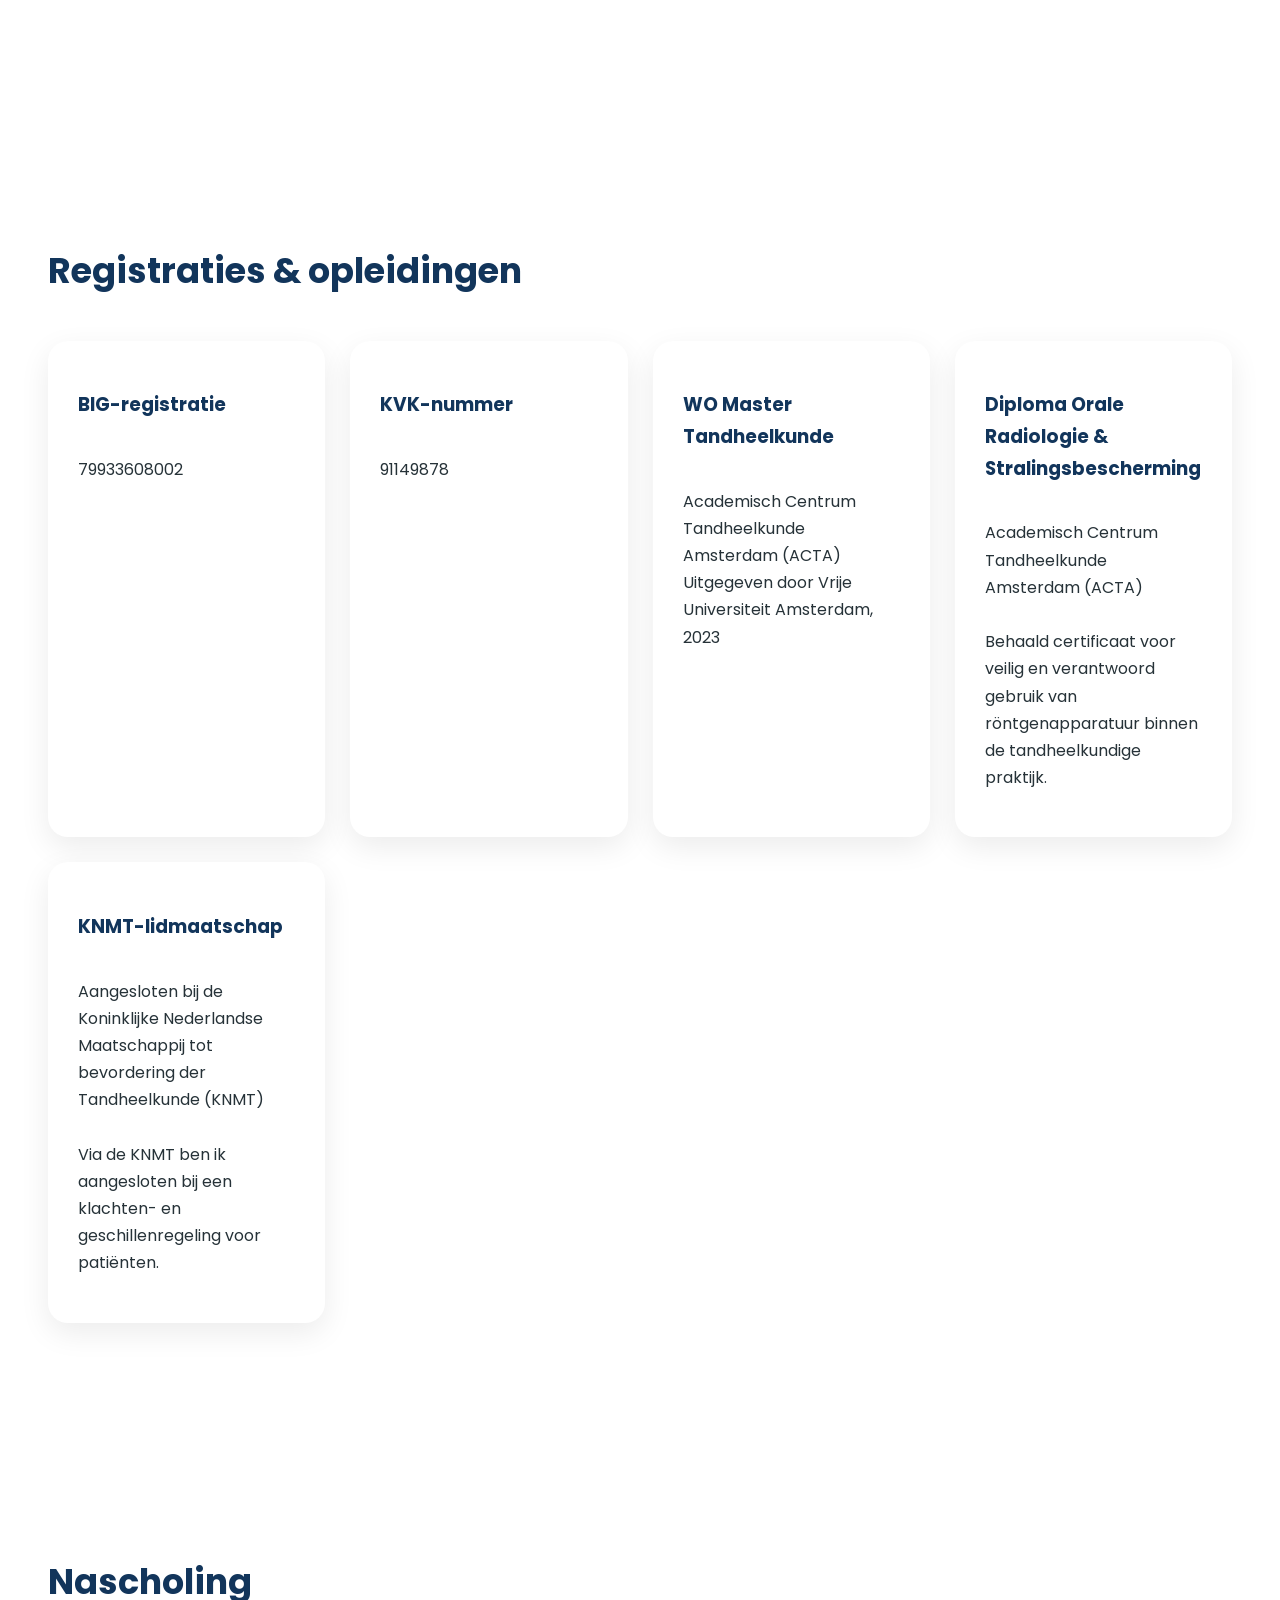
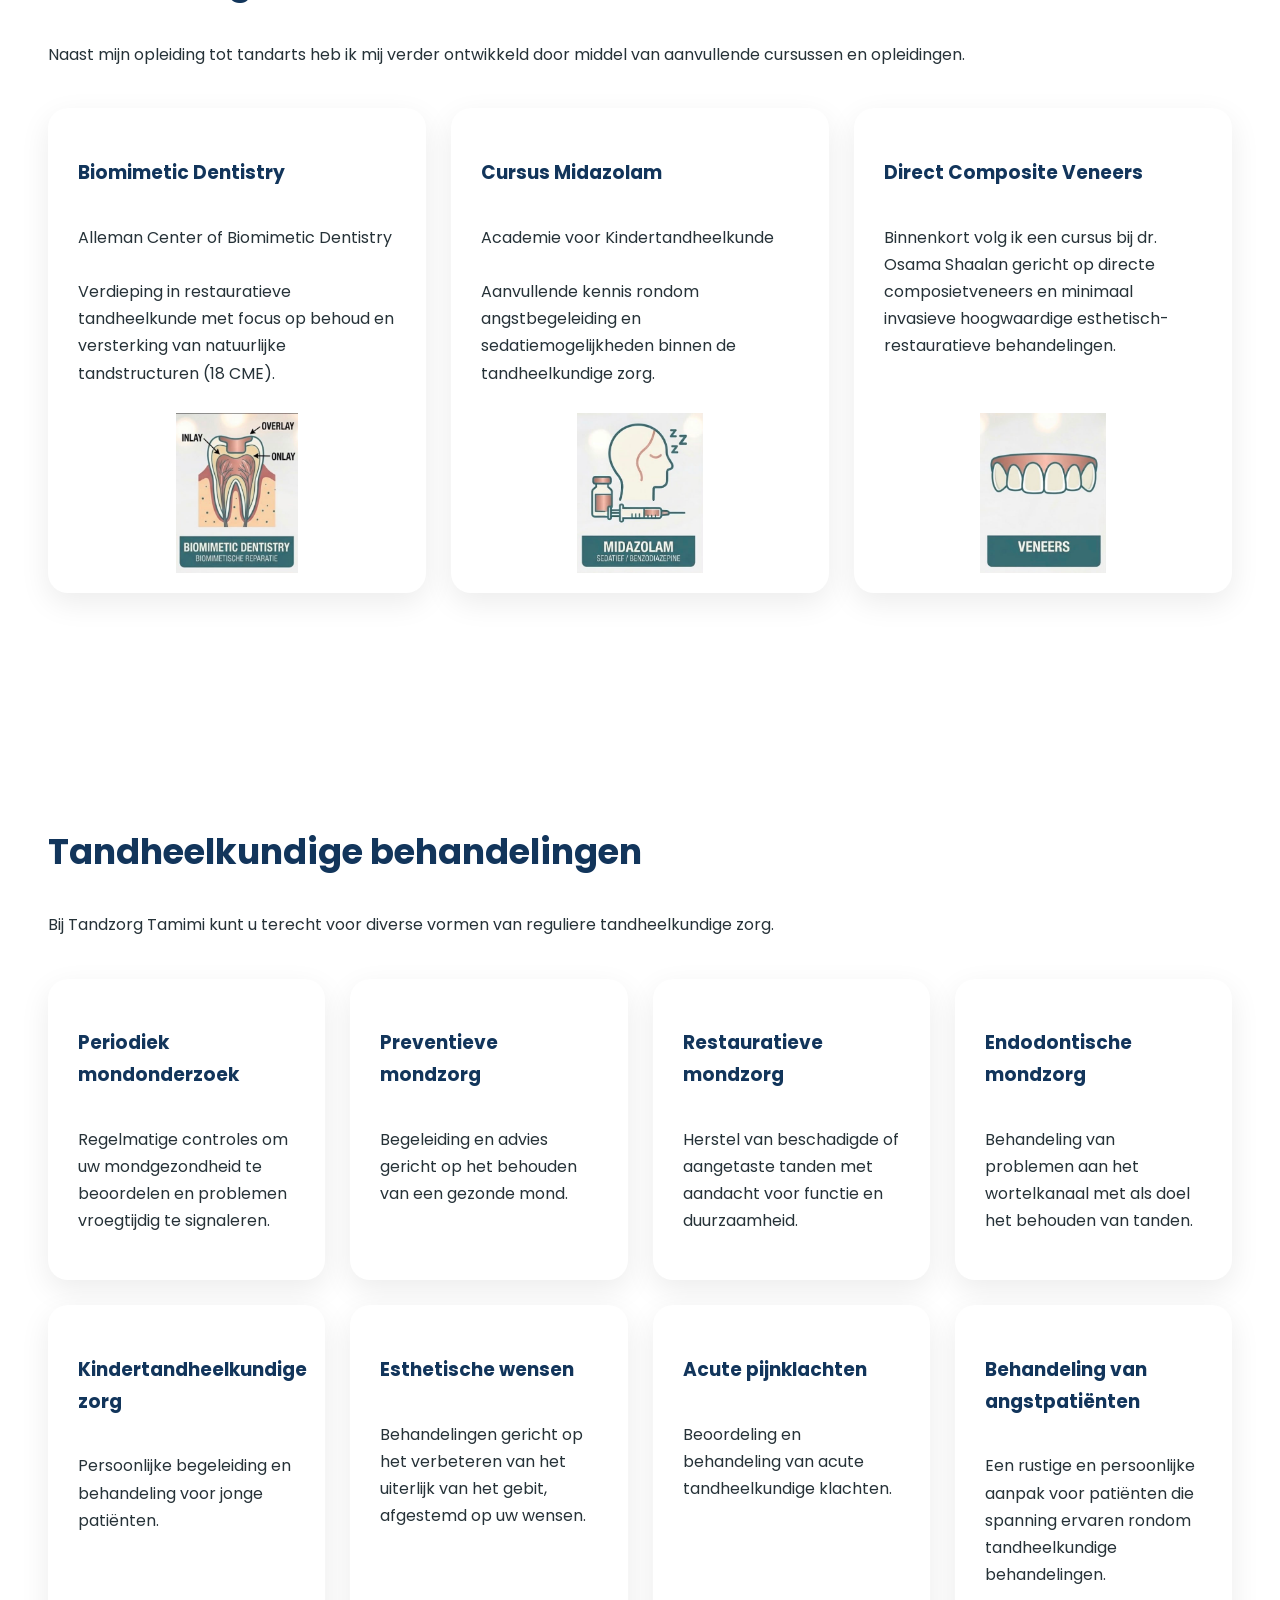
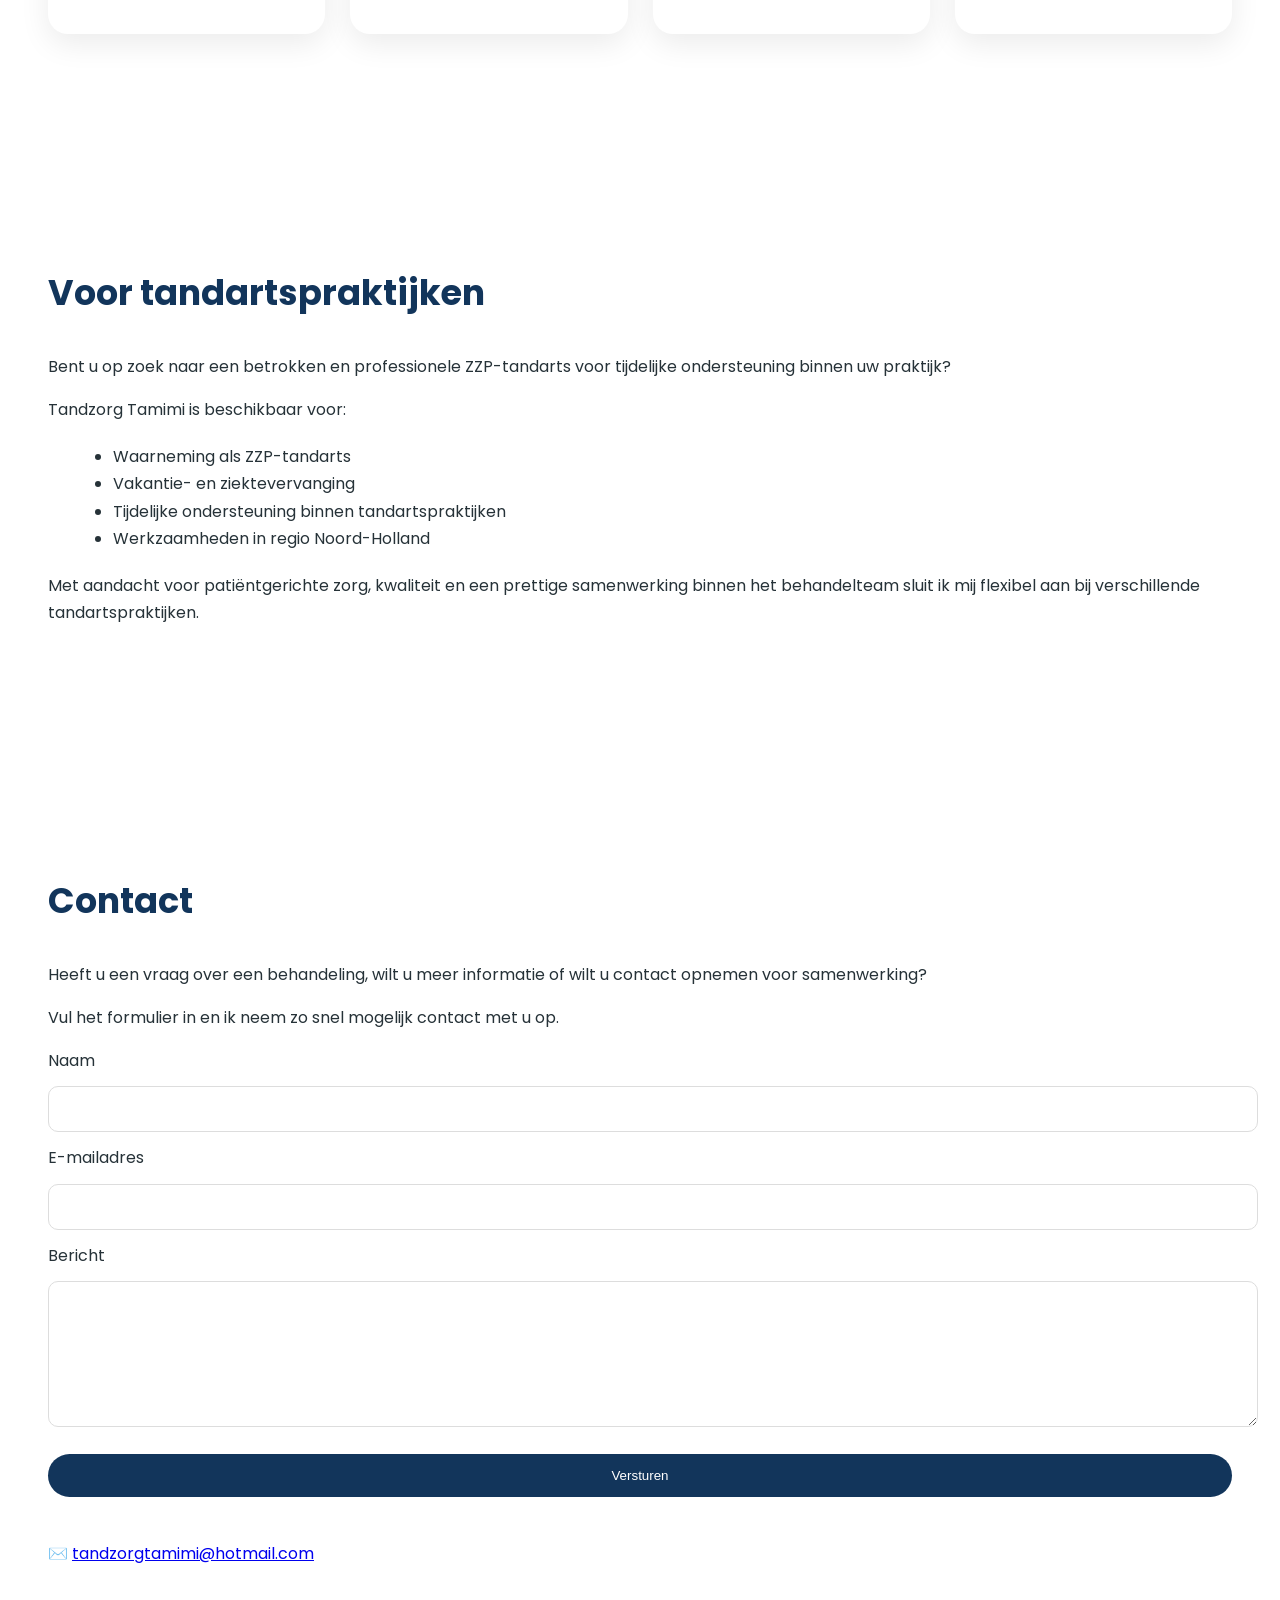
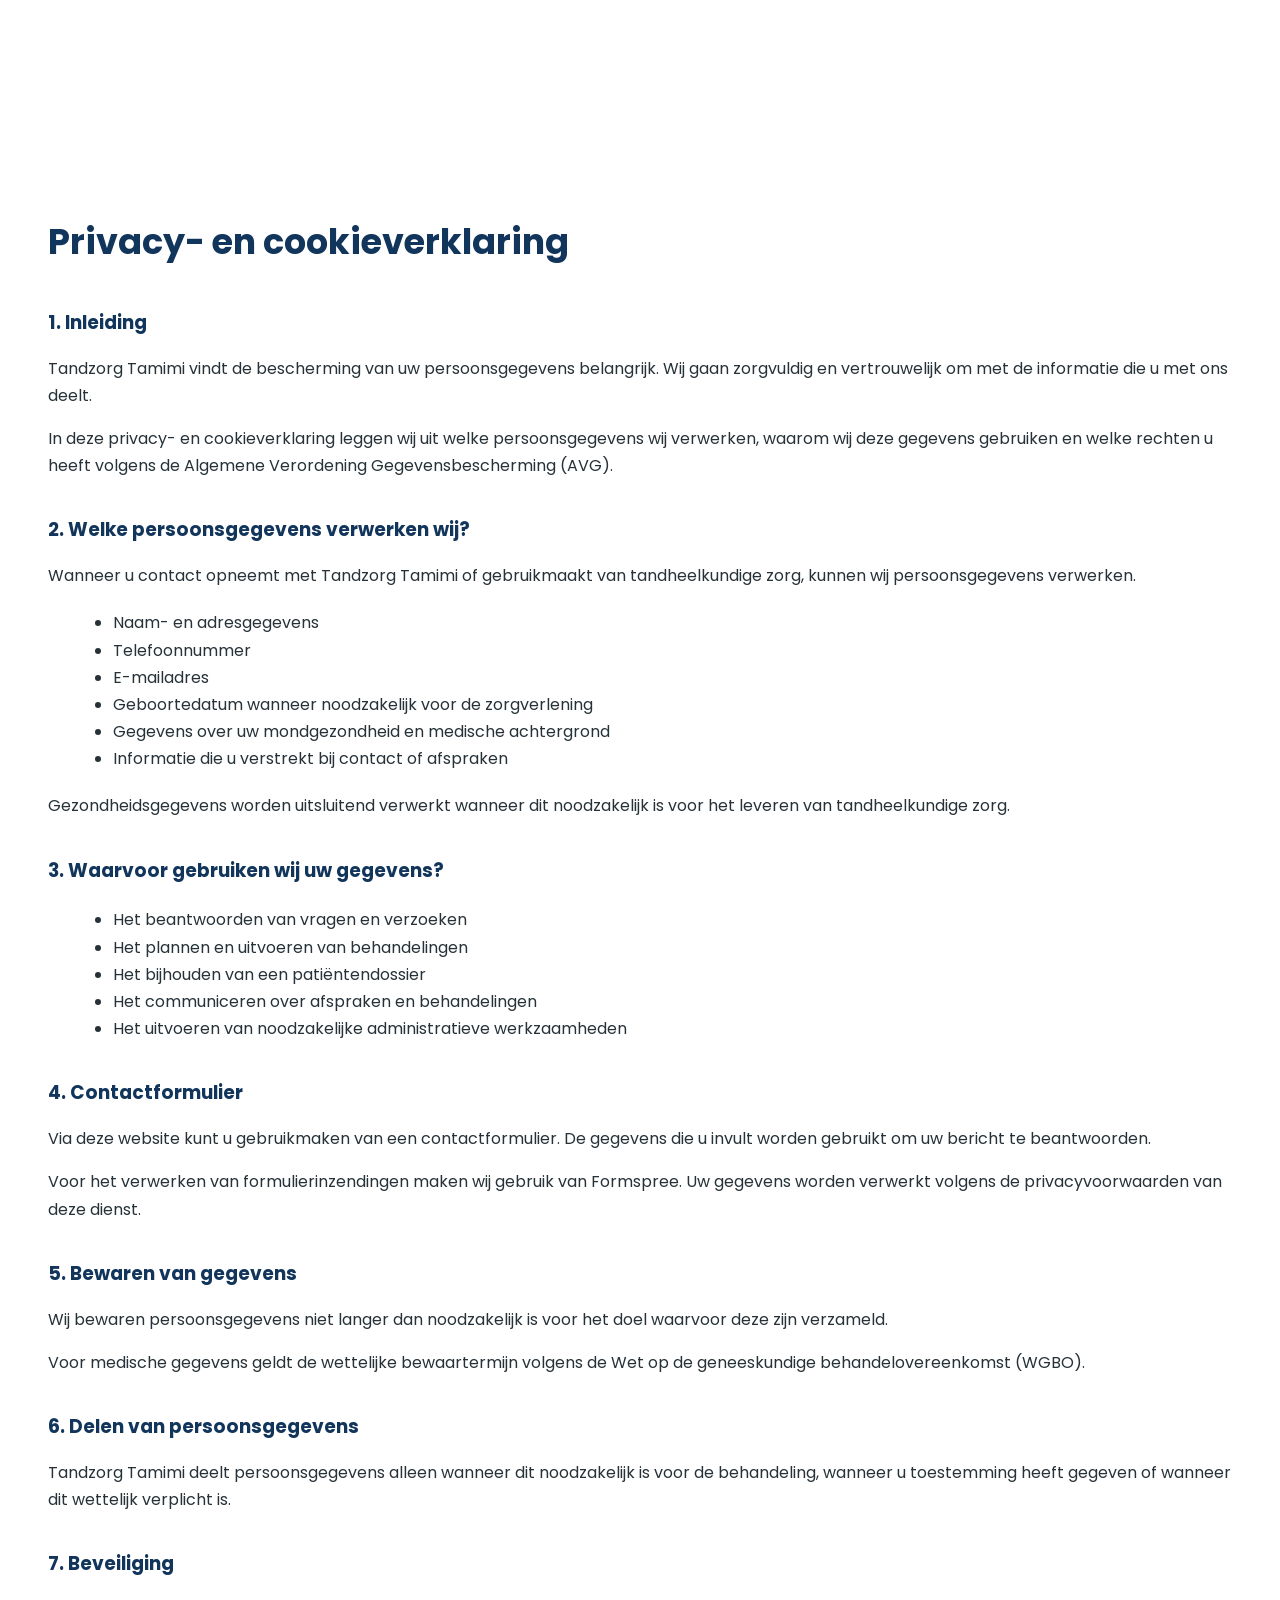
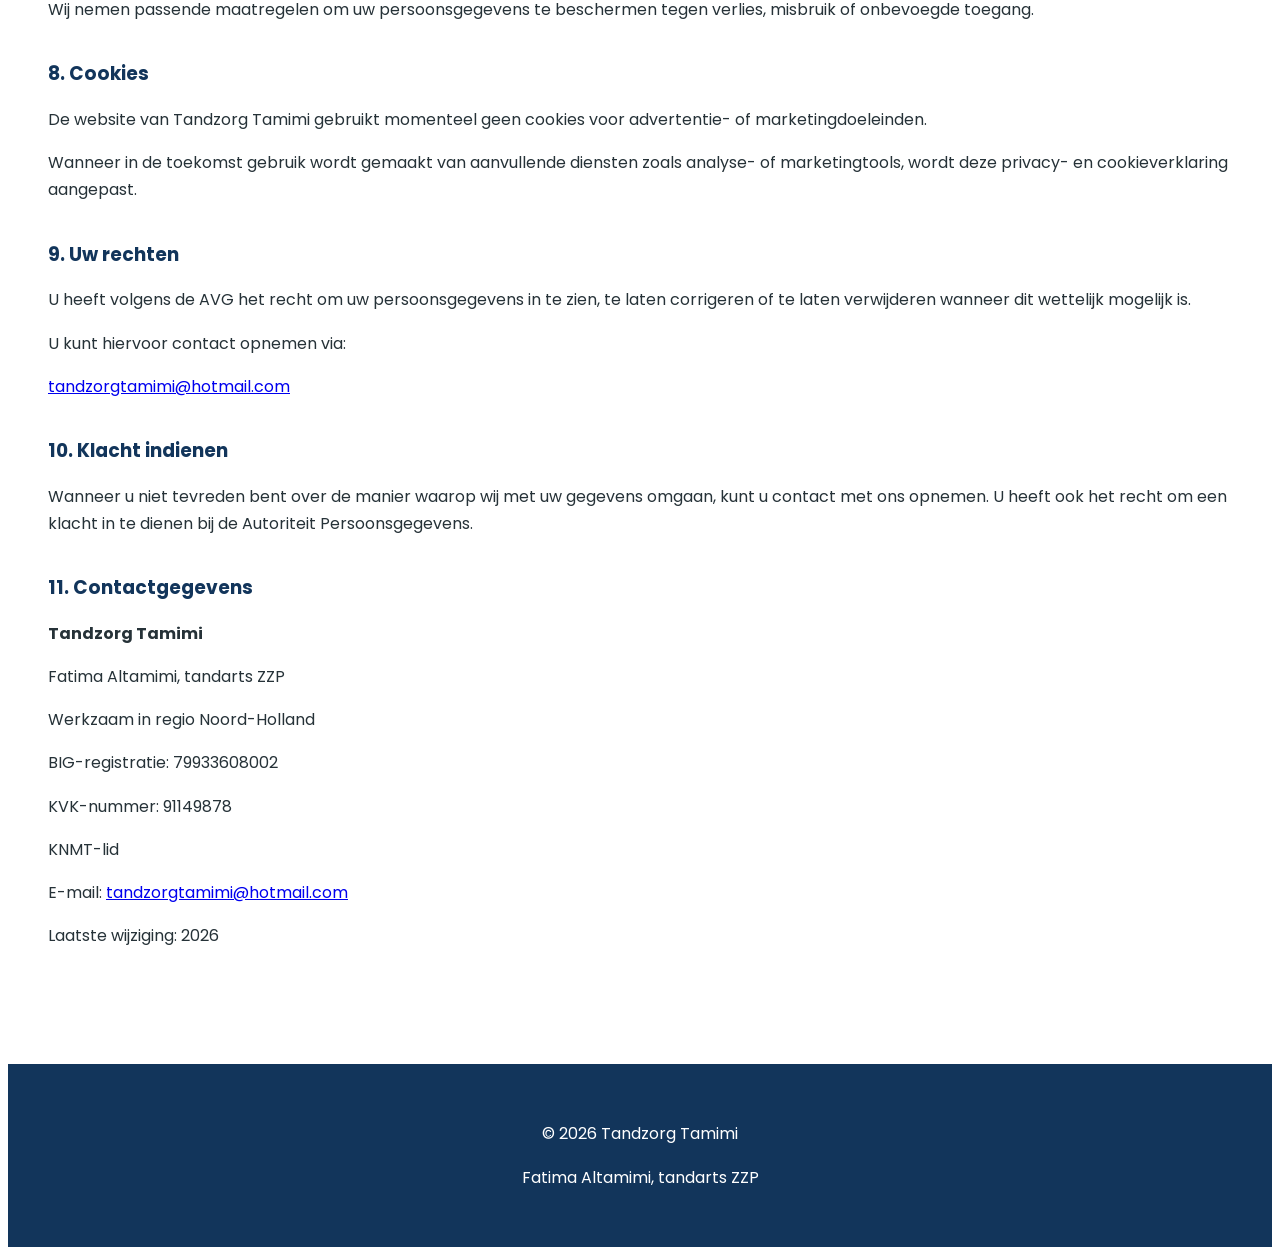
==== commit 92cb77d6: "Update index.html" ====
--- a/index.html
+++ b/index.html
@@ -169,18 +169,6 @@
 
 <p>
 79933608002
-</p>
-
-</div>
-
-<div class="card">
-
-<h3>
-AGB-code
-</h3>
-
-<p>
-12095177
 </p>
 
 </div>
@@ -726,10 +714,6 @@
 <p>
 KVK-nummer: 91149878
 </p>
-    
-<p>
-AGB-code: 12095177
-</p>
 
 <p>
 KNMT-lid
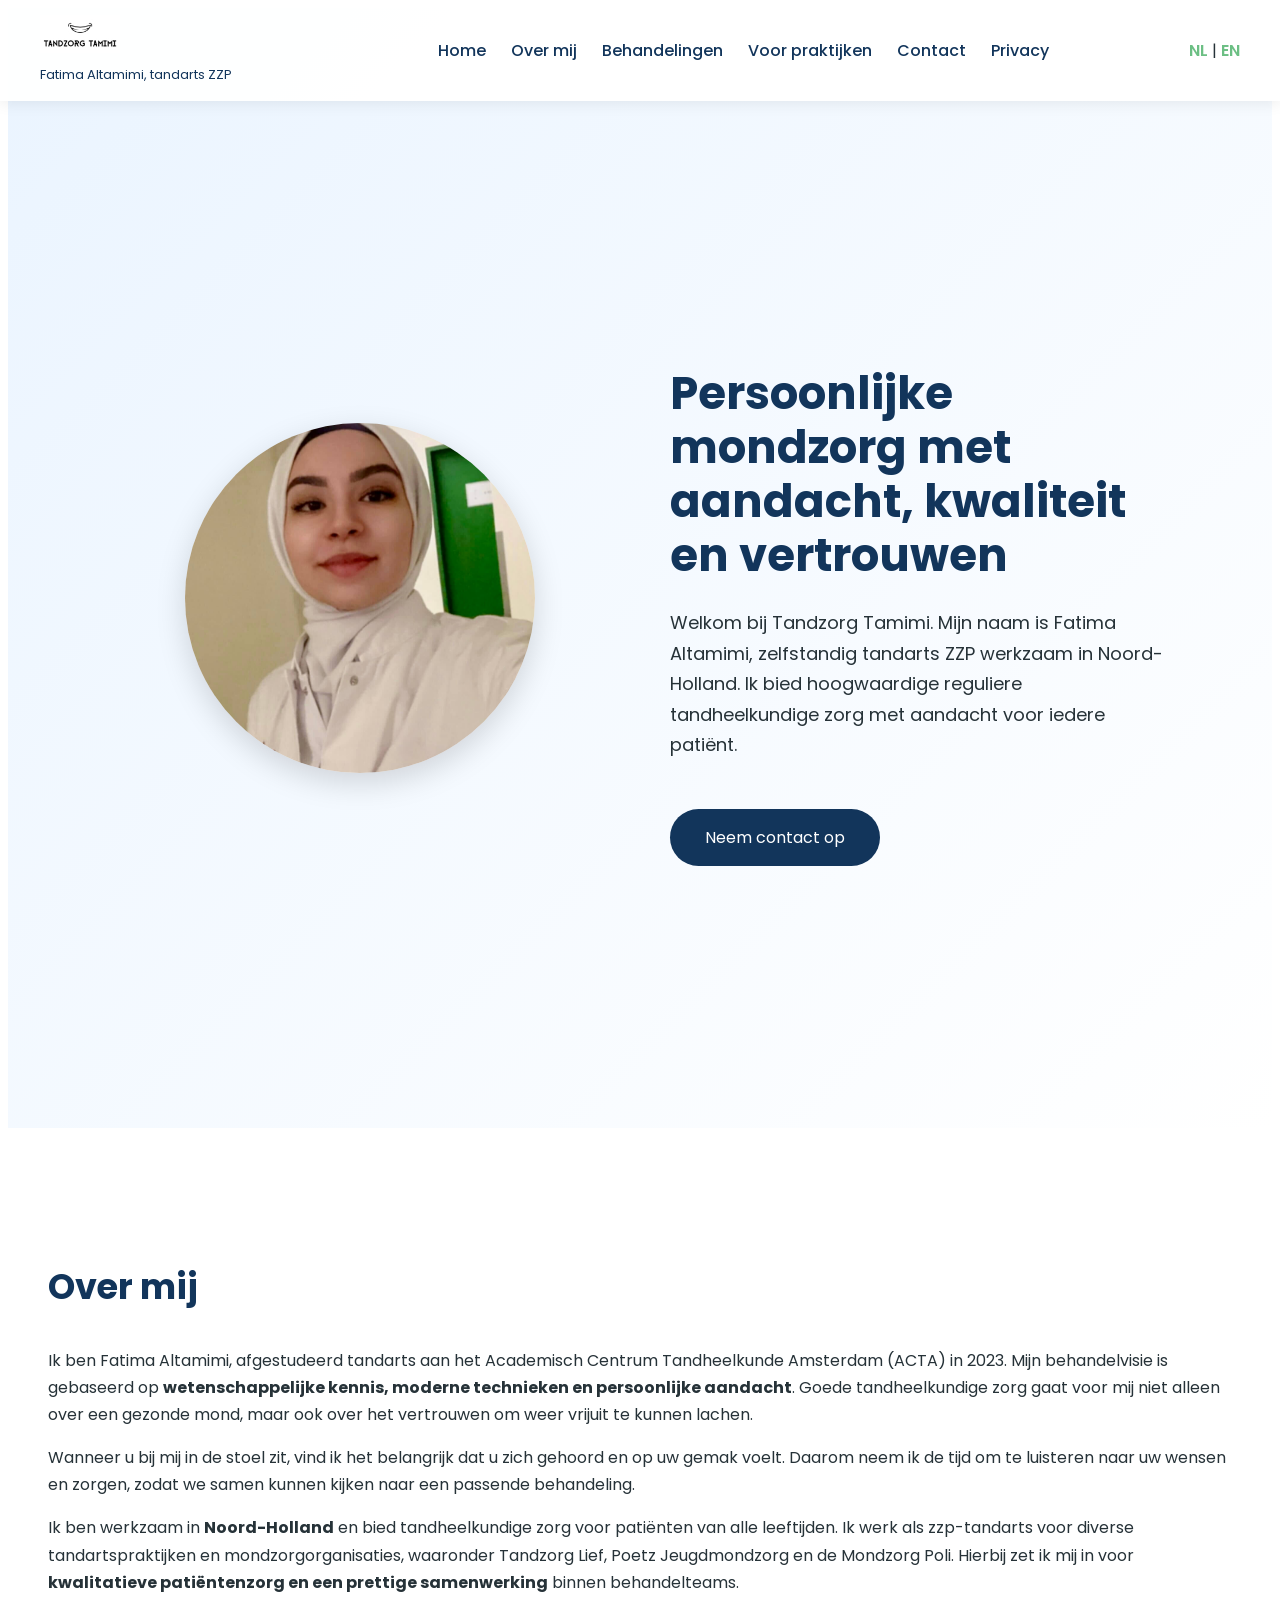
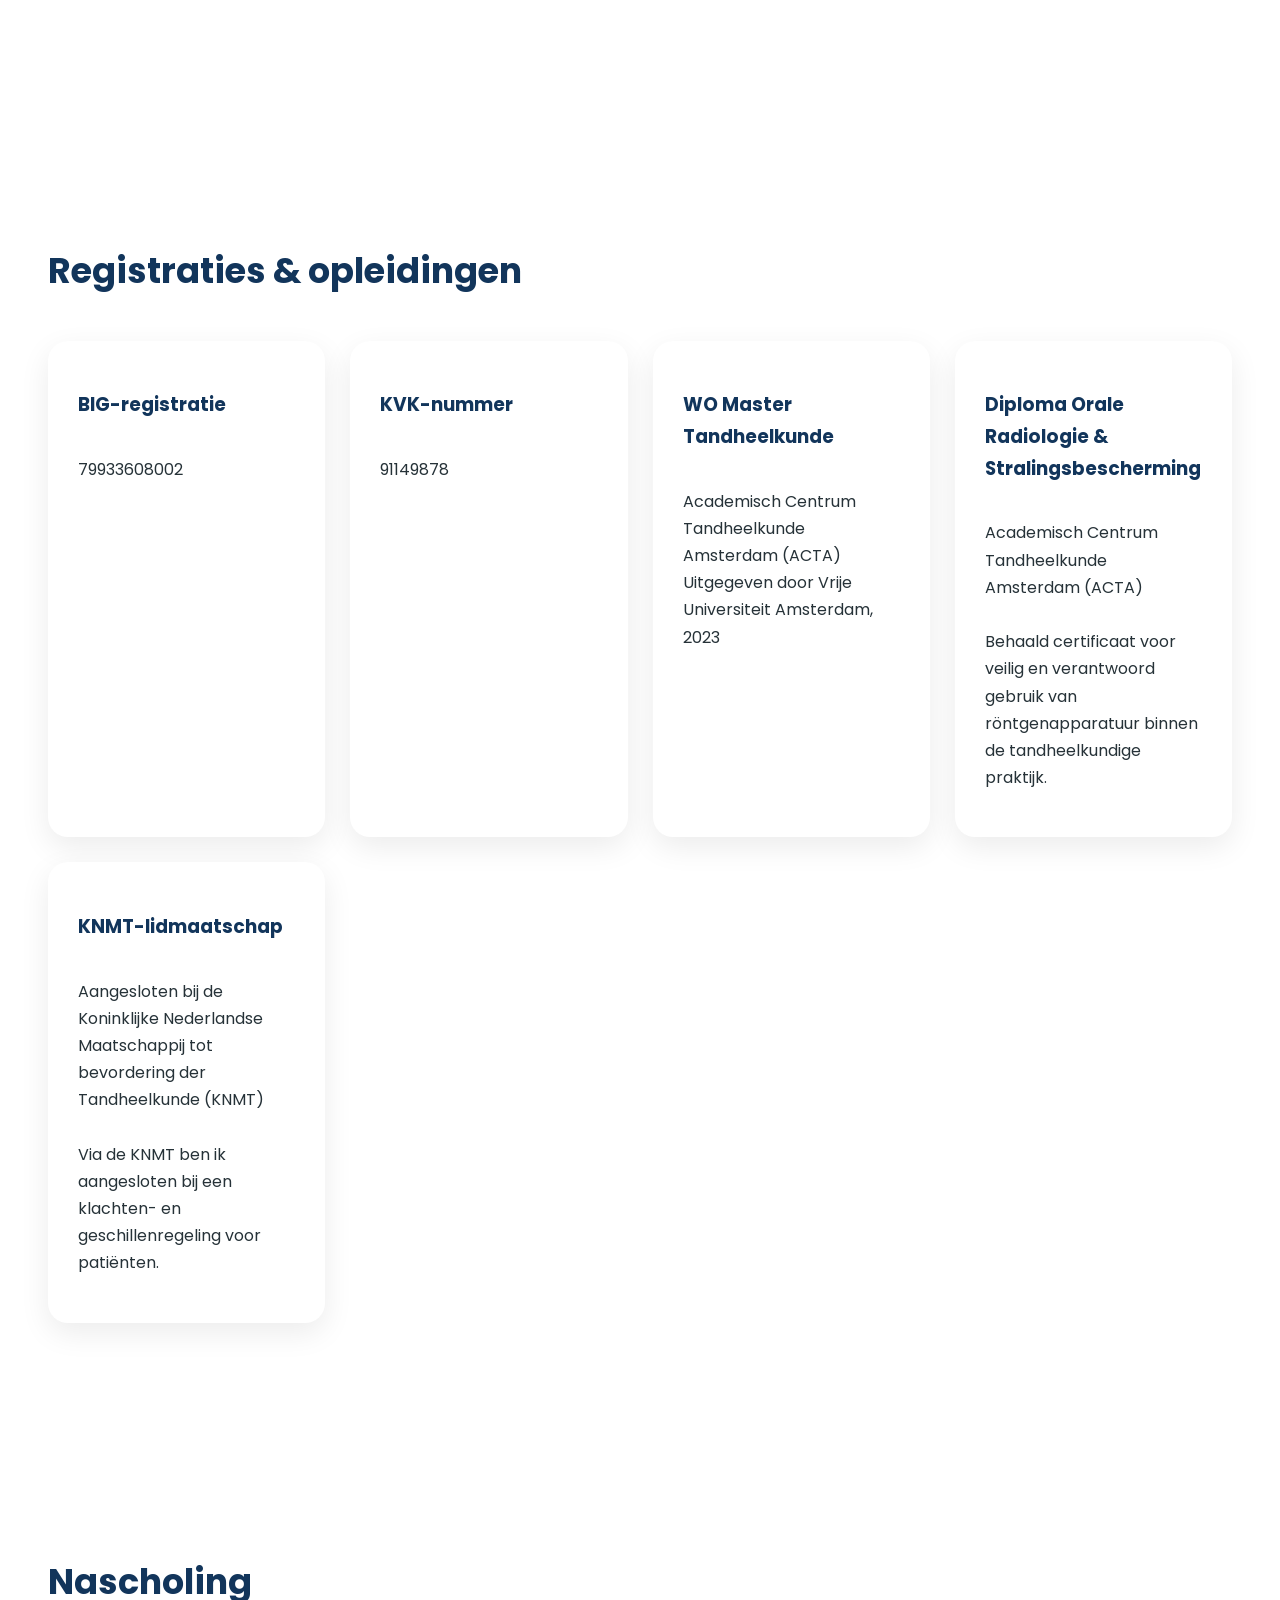
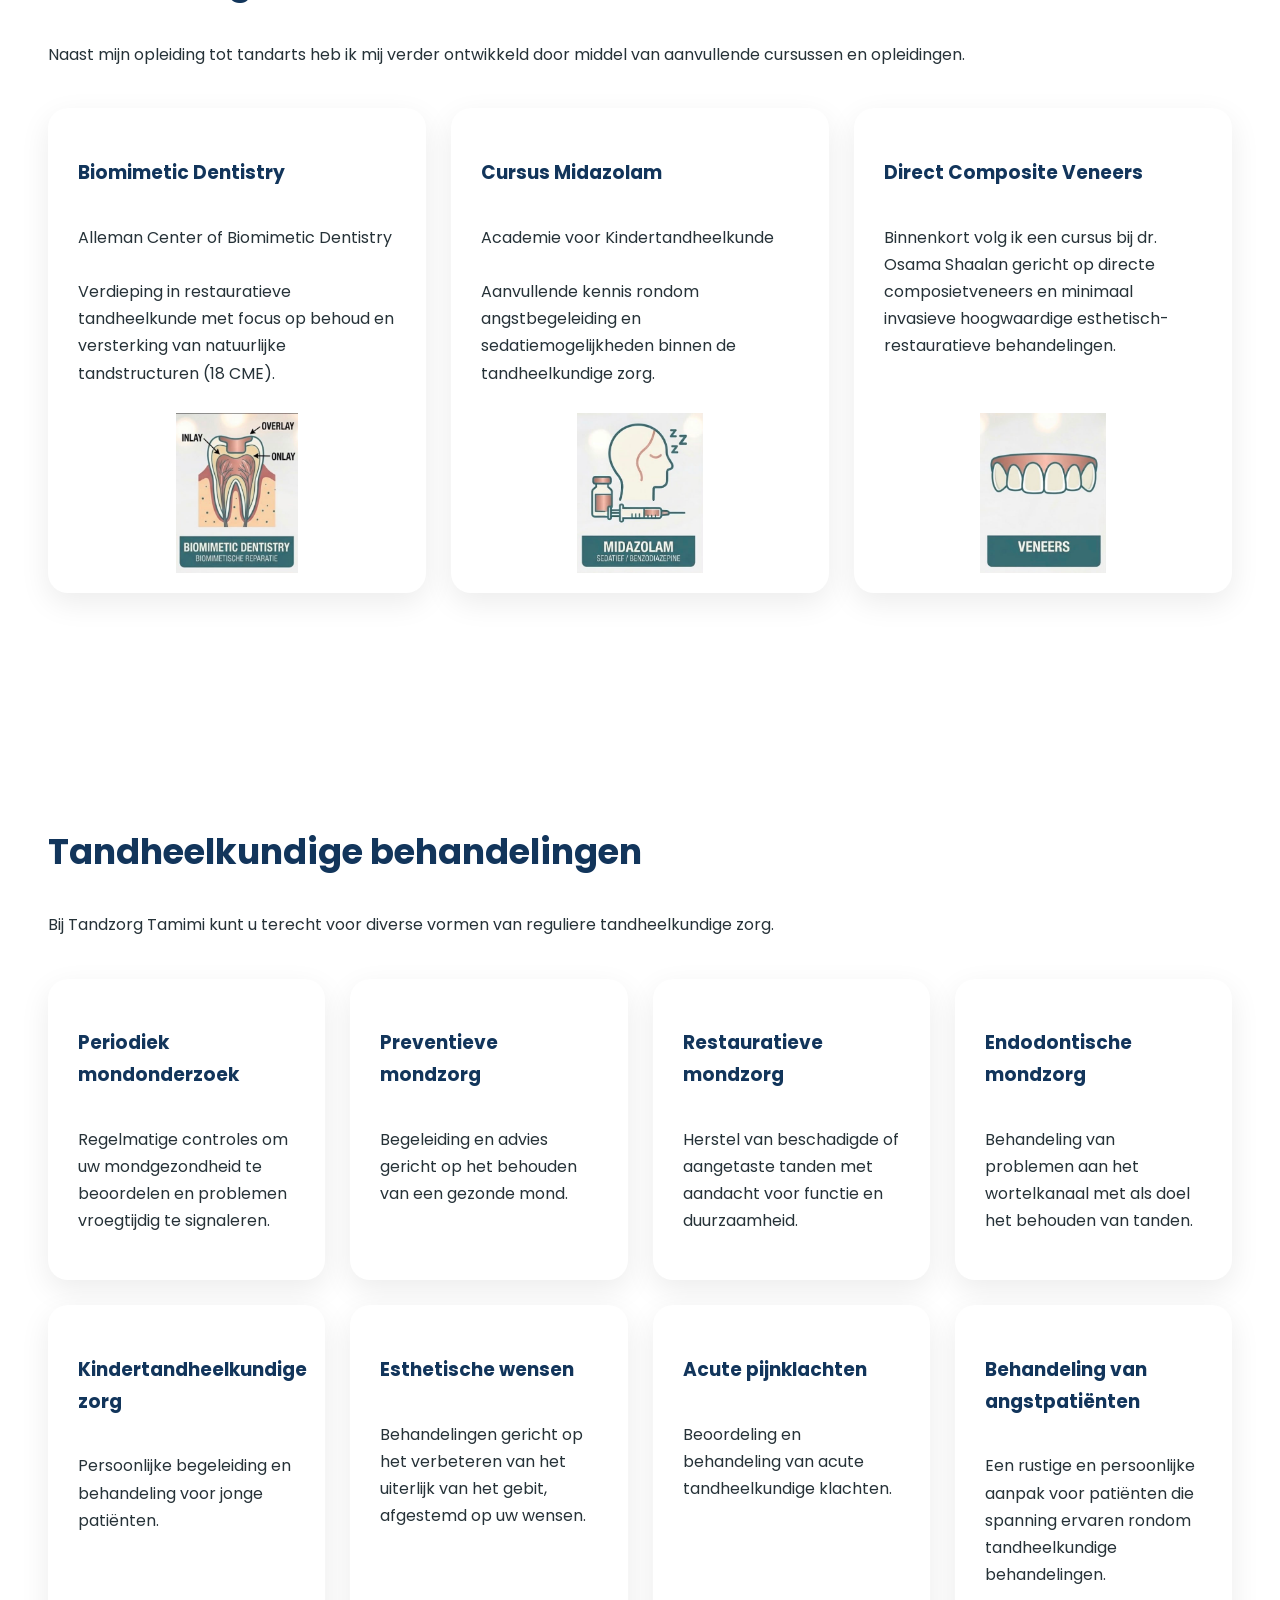
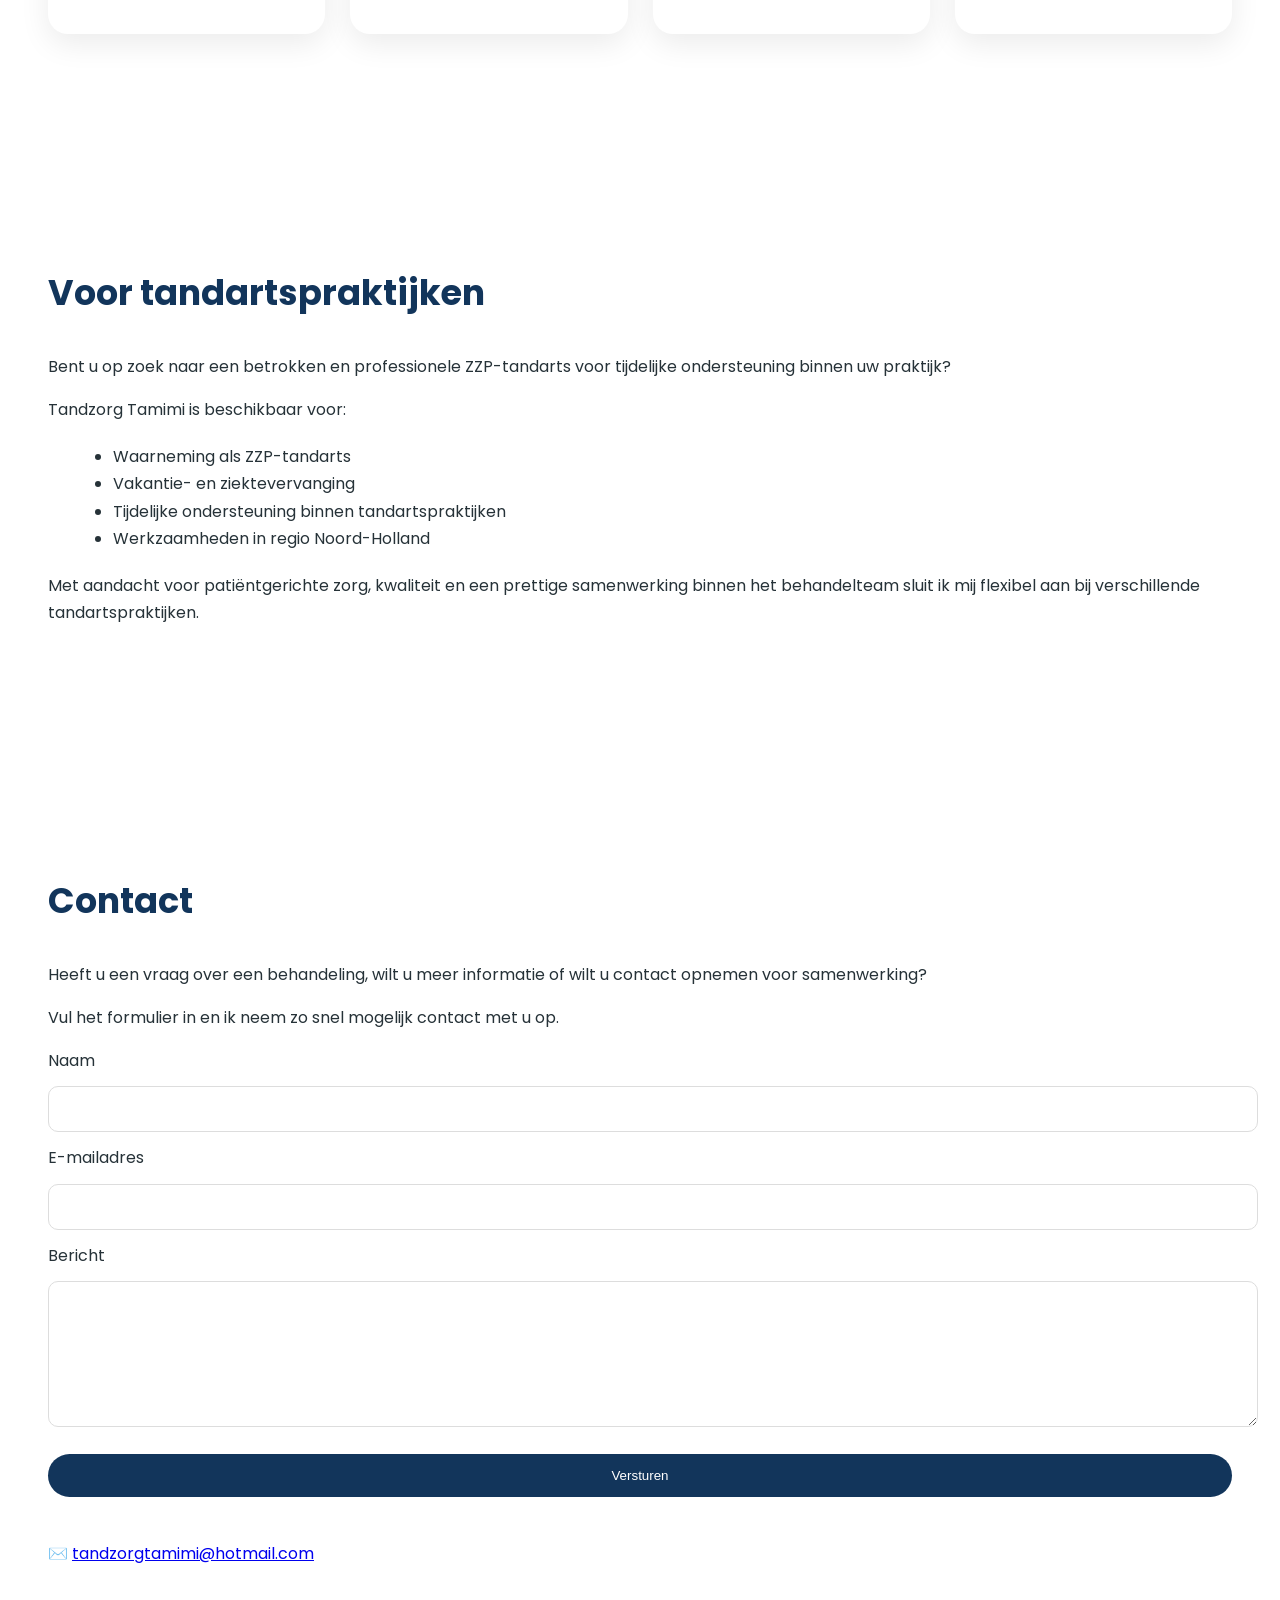
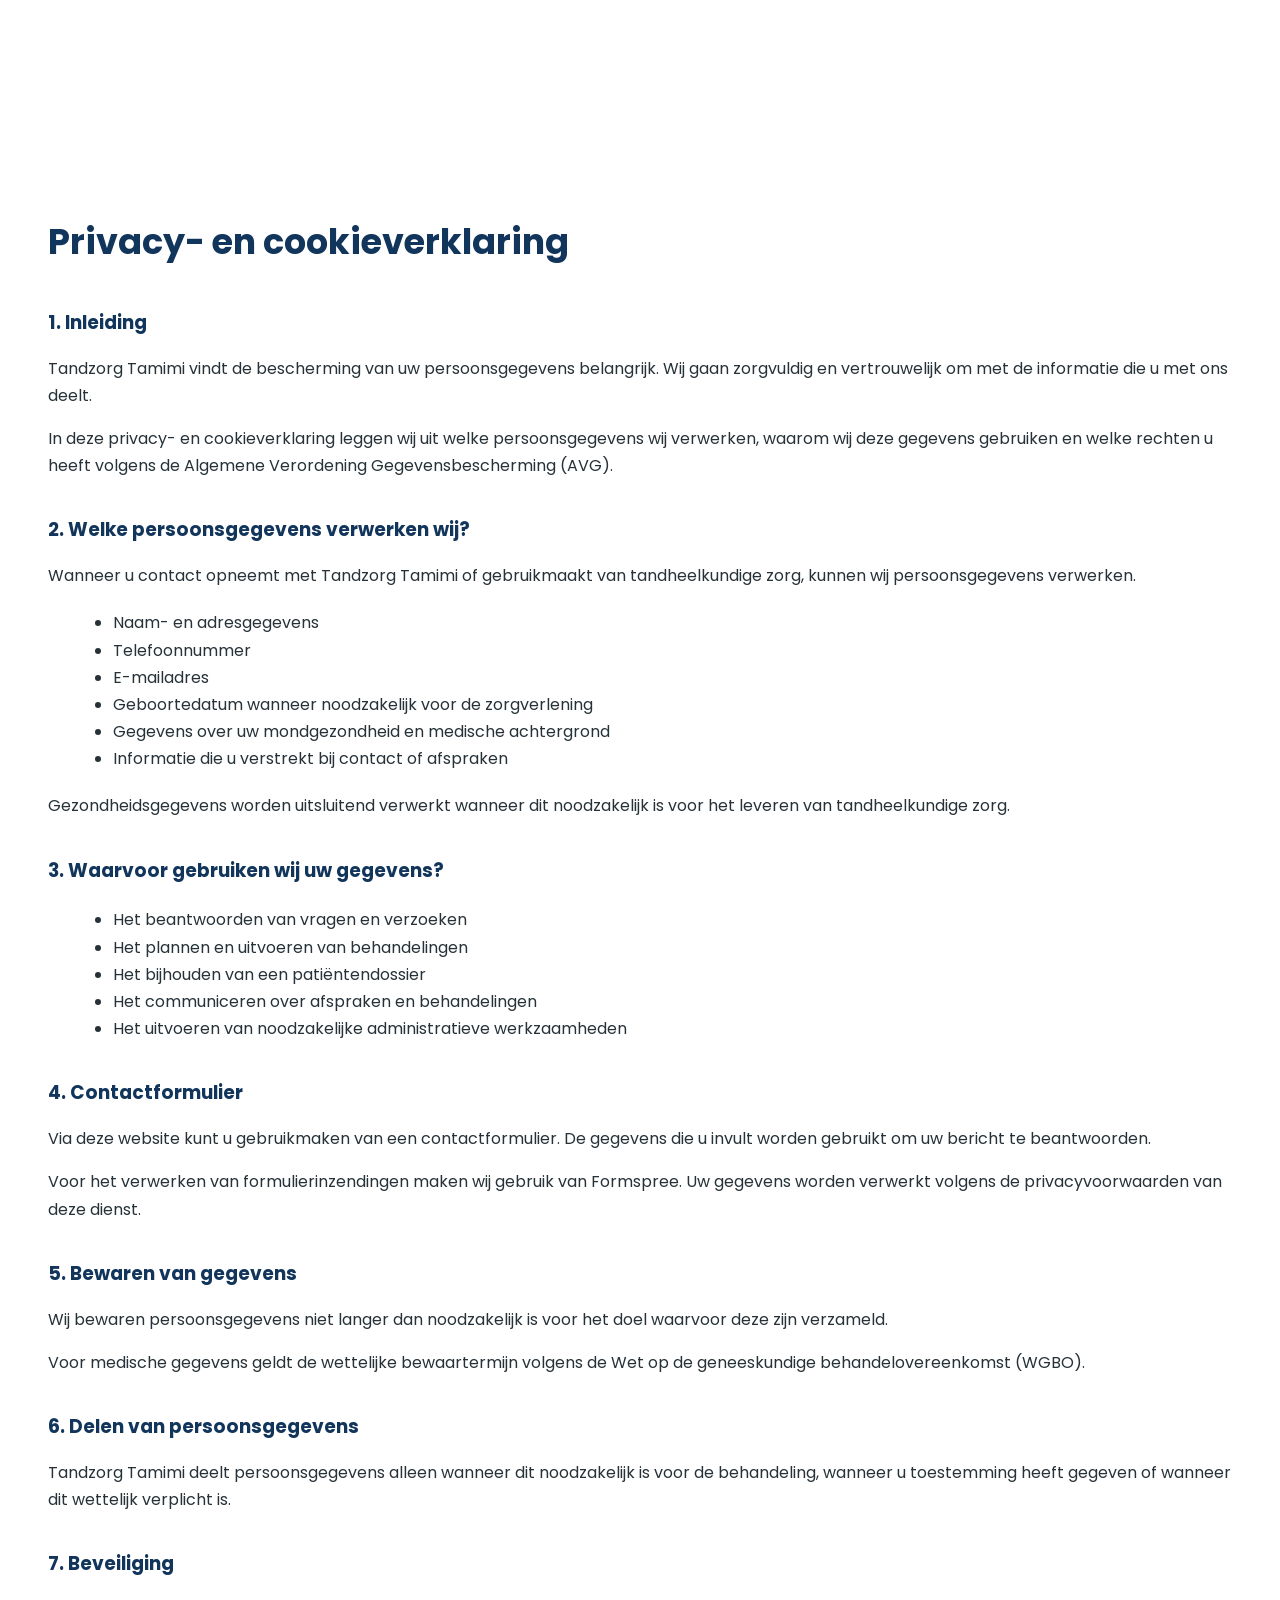
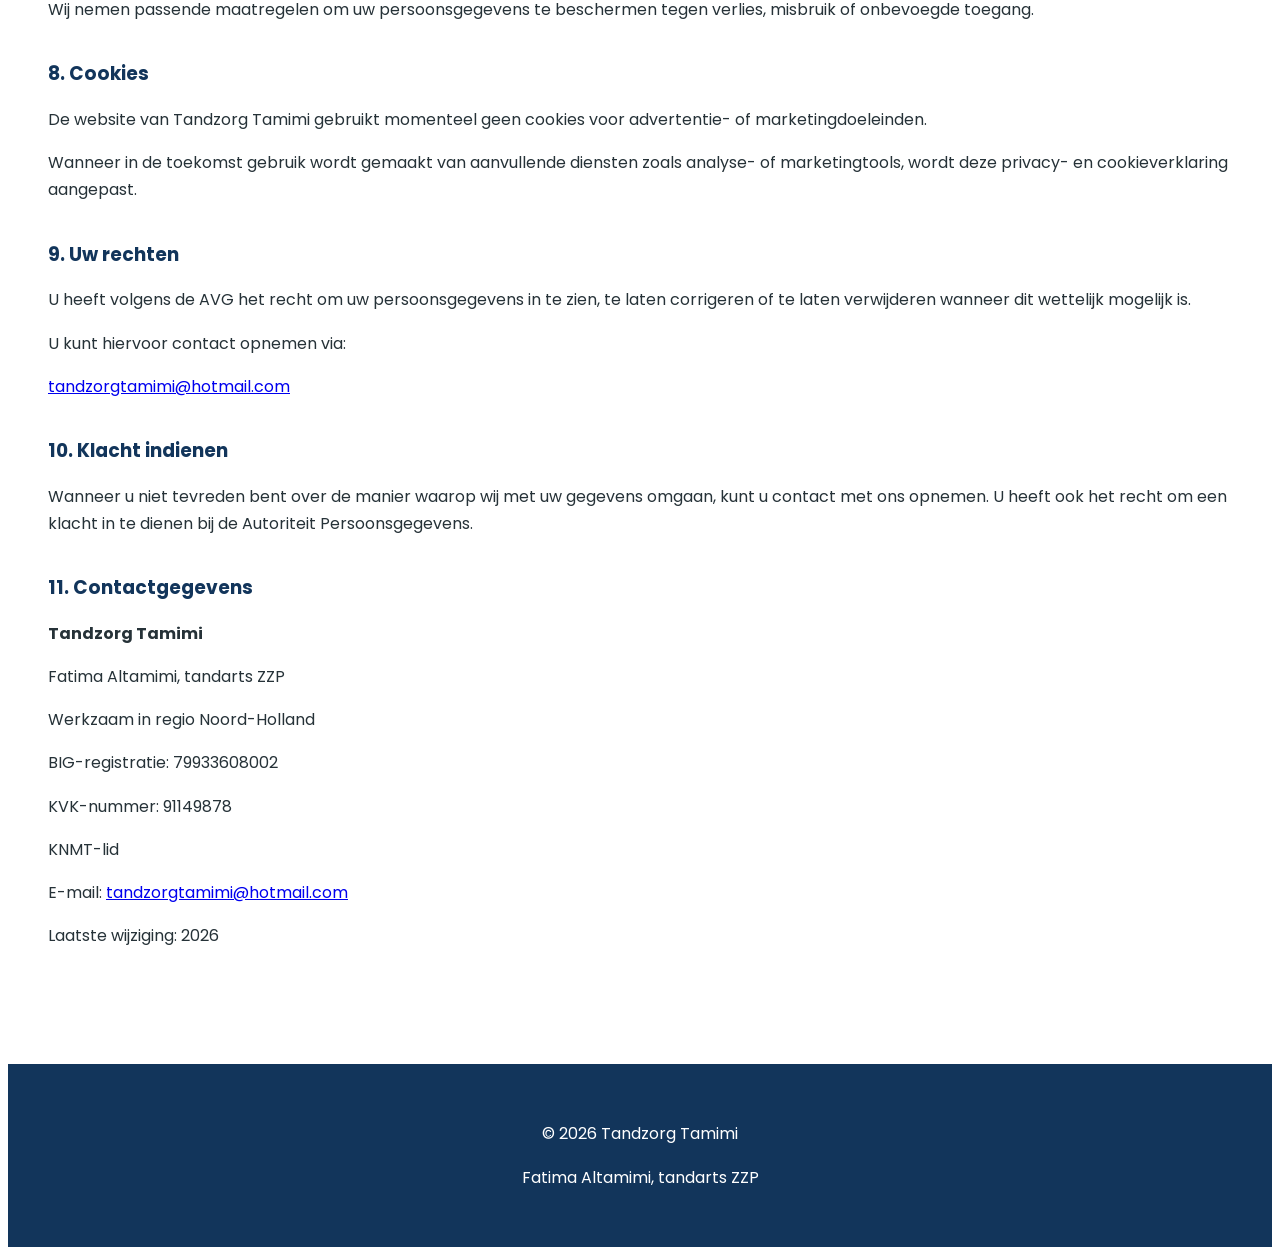
==== commit 50300270: "Update index.html" ====
--- a/index.html
+++ b/index.html
@@ -145,7 +145,7 @@
 </p>
 
 <p>
-Ik ben werkzaam in <strong>Noord-Holland</strong> en bied tandheelkundige zorg voor patiënten van alle leeftijden. Daarnaast werk ik als zzp-tandarts voor tandartspraktijken en mondzorgorganisaties, waaronder Tandzorg Lief, Poetz Jeugdmondzorg en de Mondzorg Poli. Hierbij zet ik mij in voor <strong>kwalitatieve patiëntenzorg en een prettige samenwerking</strong> binnen behandelteams.
+Ik ben werkzaam in <strong>Noord-Holland</strong> en bied tandheelkundige zorg voor patiënten van alle leeftijden. Ik werk als zzp-tandarts voor diverse tandartspraktijken en mondzorgorganisaties, waaronder Tandzorg Lief, Poetz Jeugdmondzorg en de Mondzorg Poli. Hierbij zet ik mij in voor <strong>kwalitatieve patiëntenzorg en een prettige samenwerking</strong> binnen behandelteams.
 </p>
 
 </section>
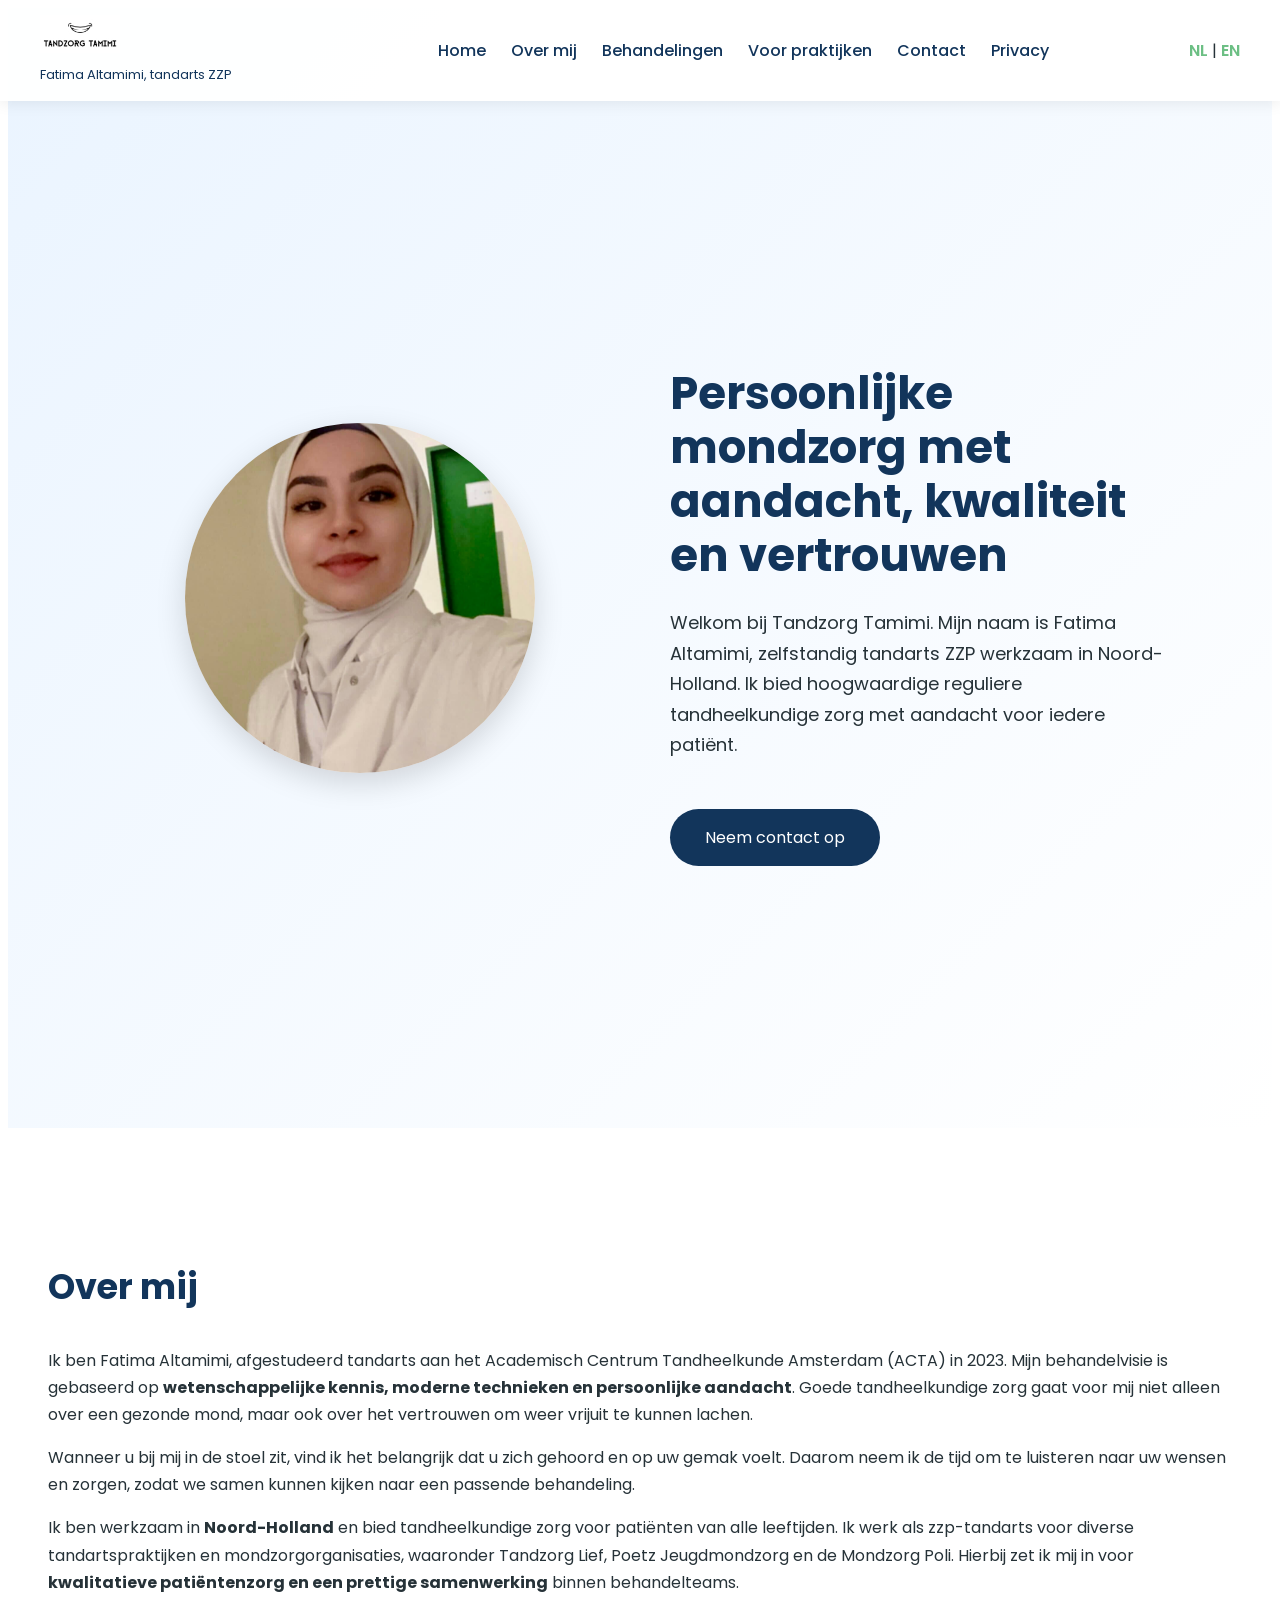
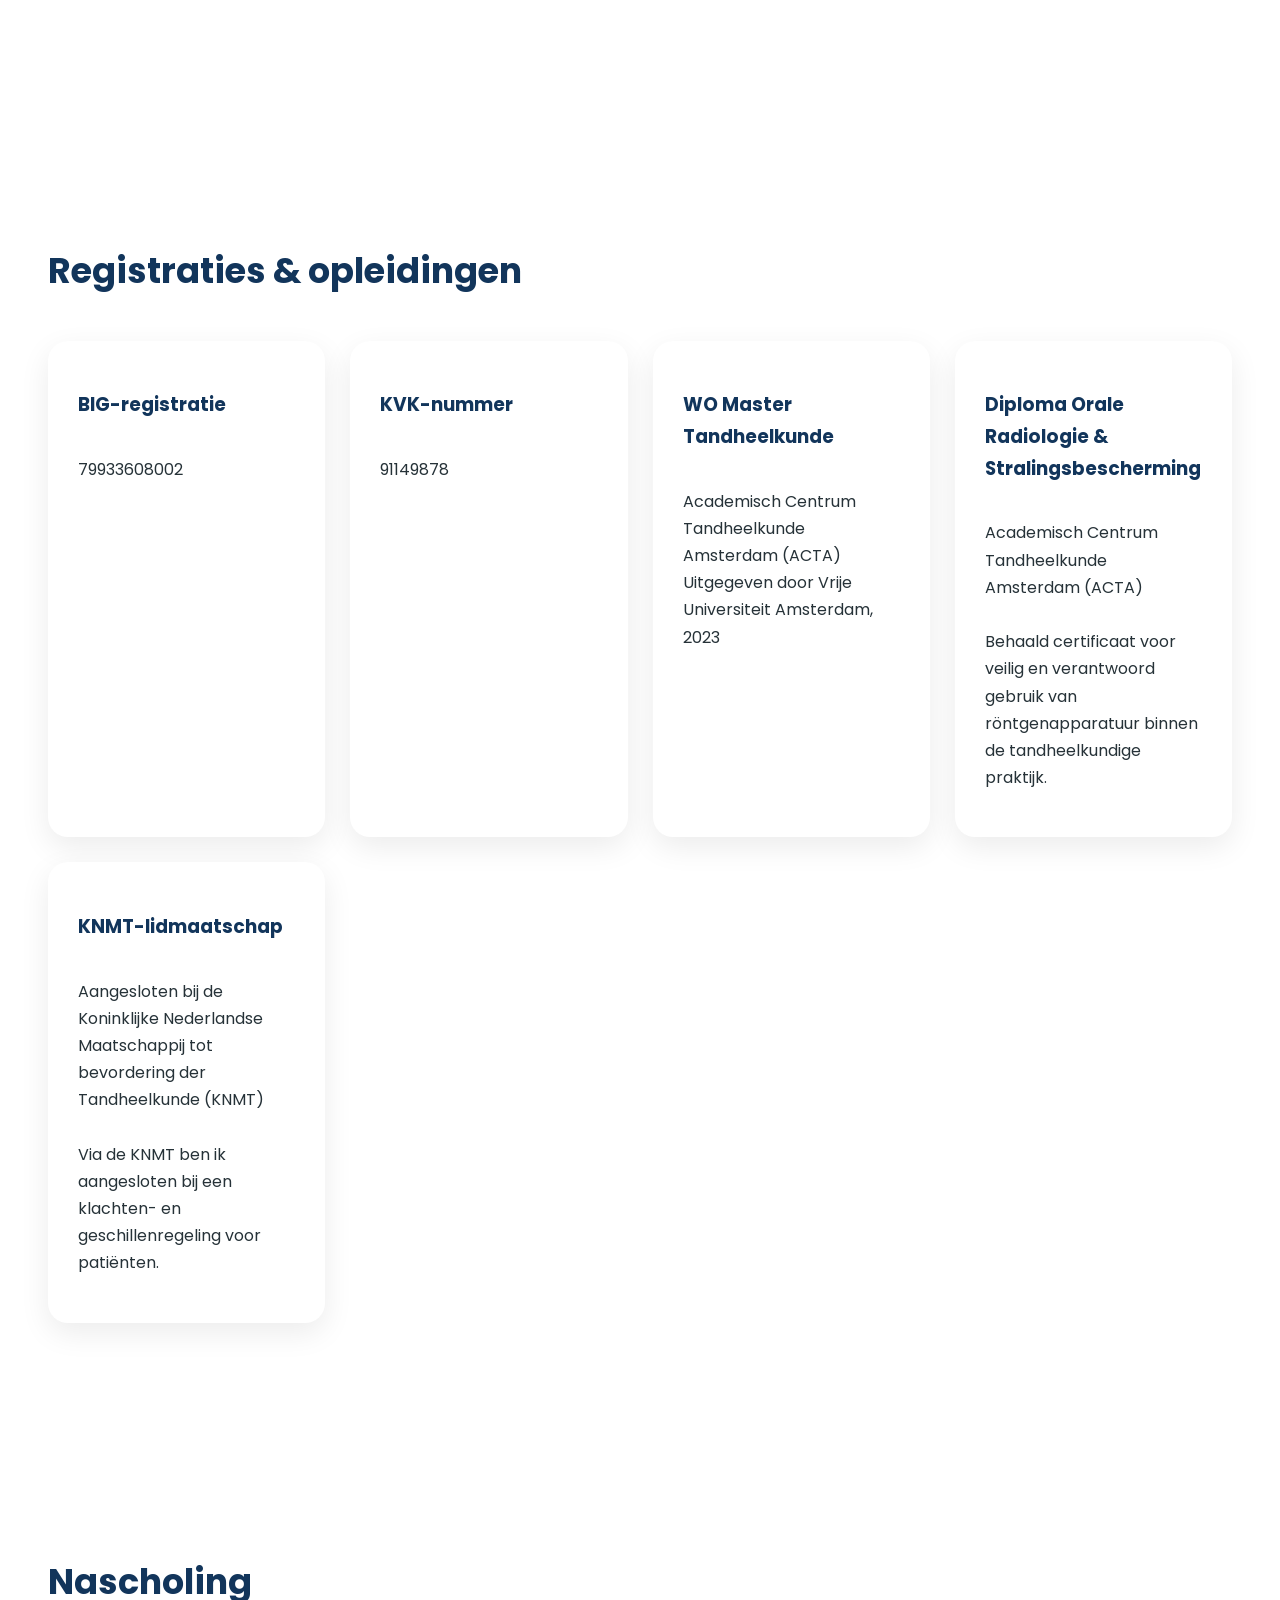
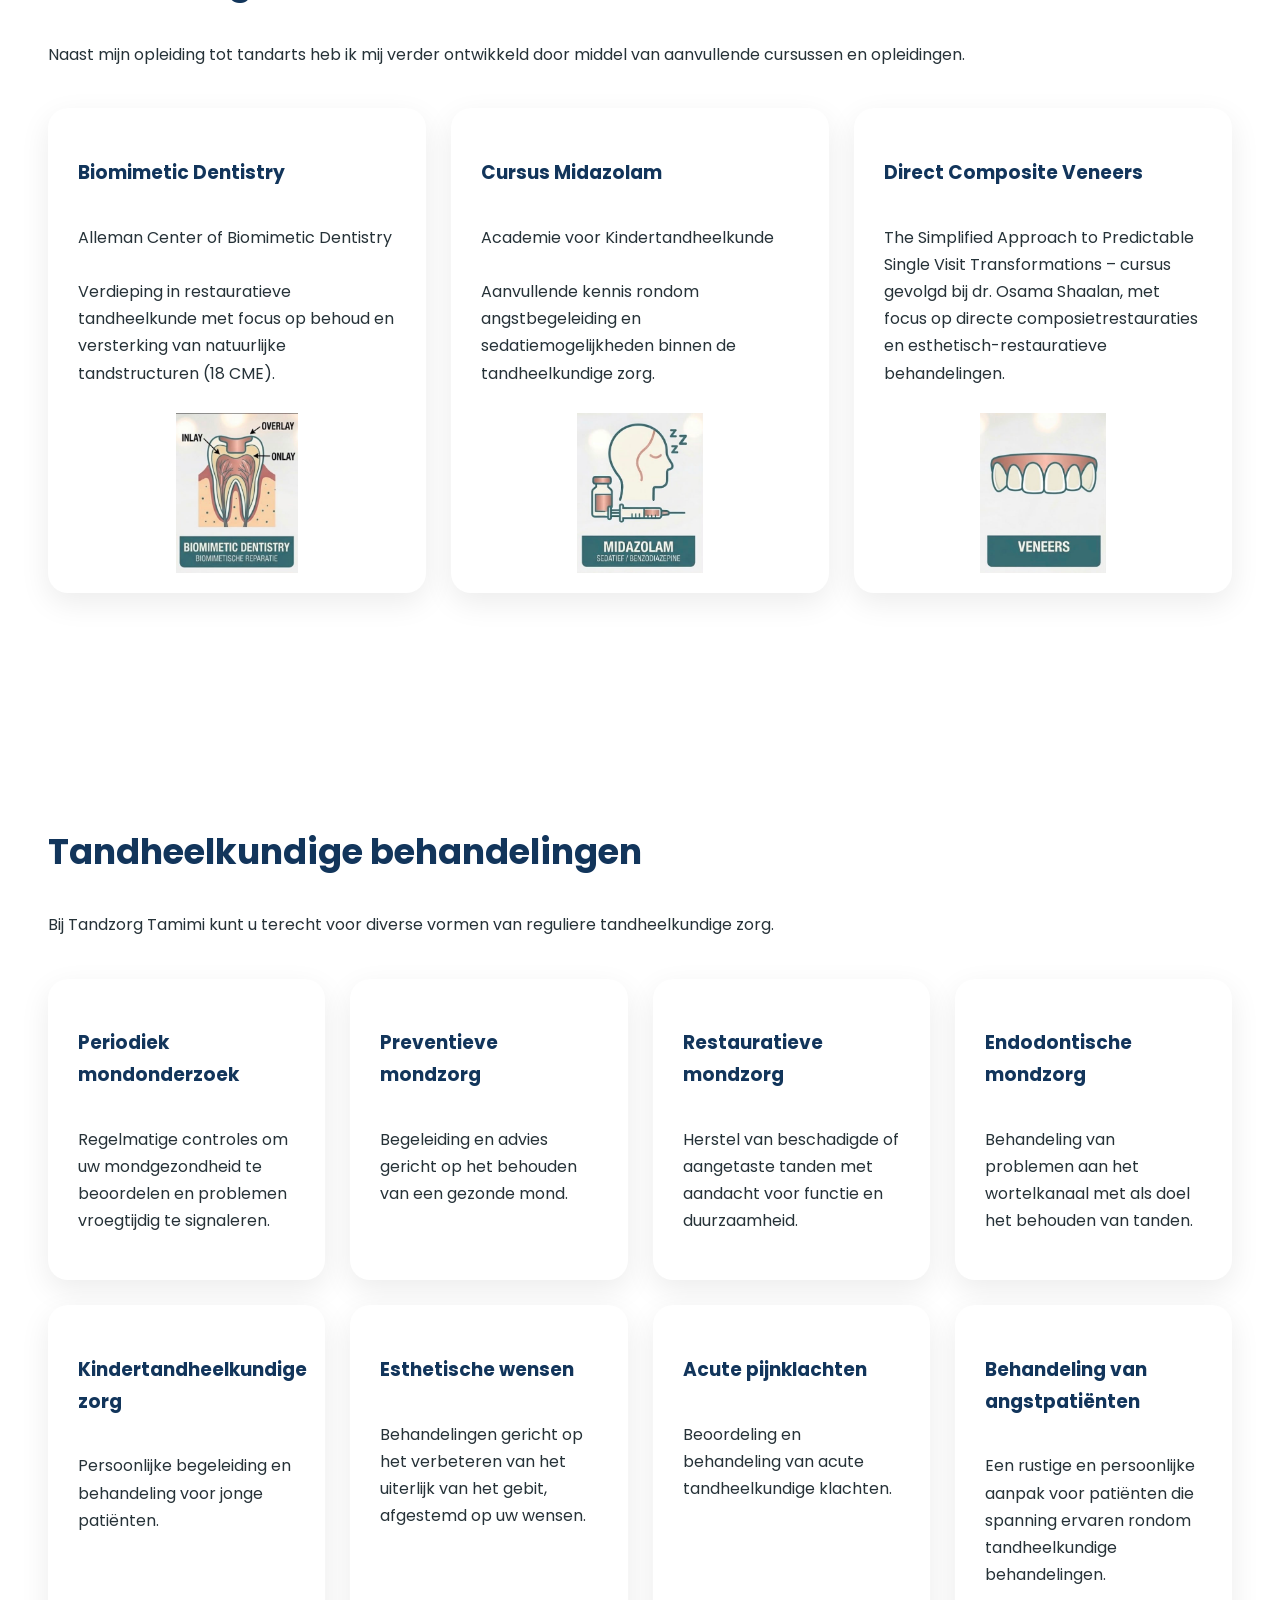
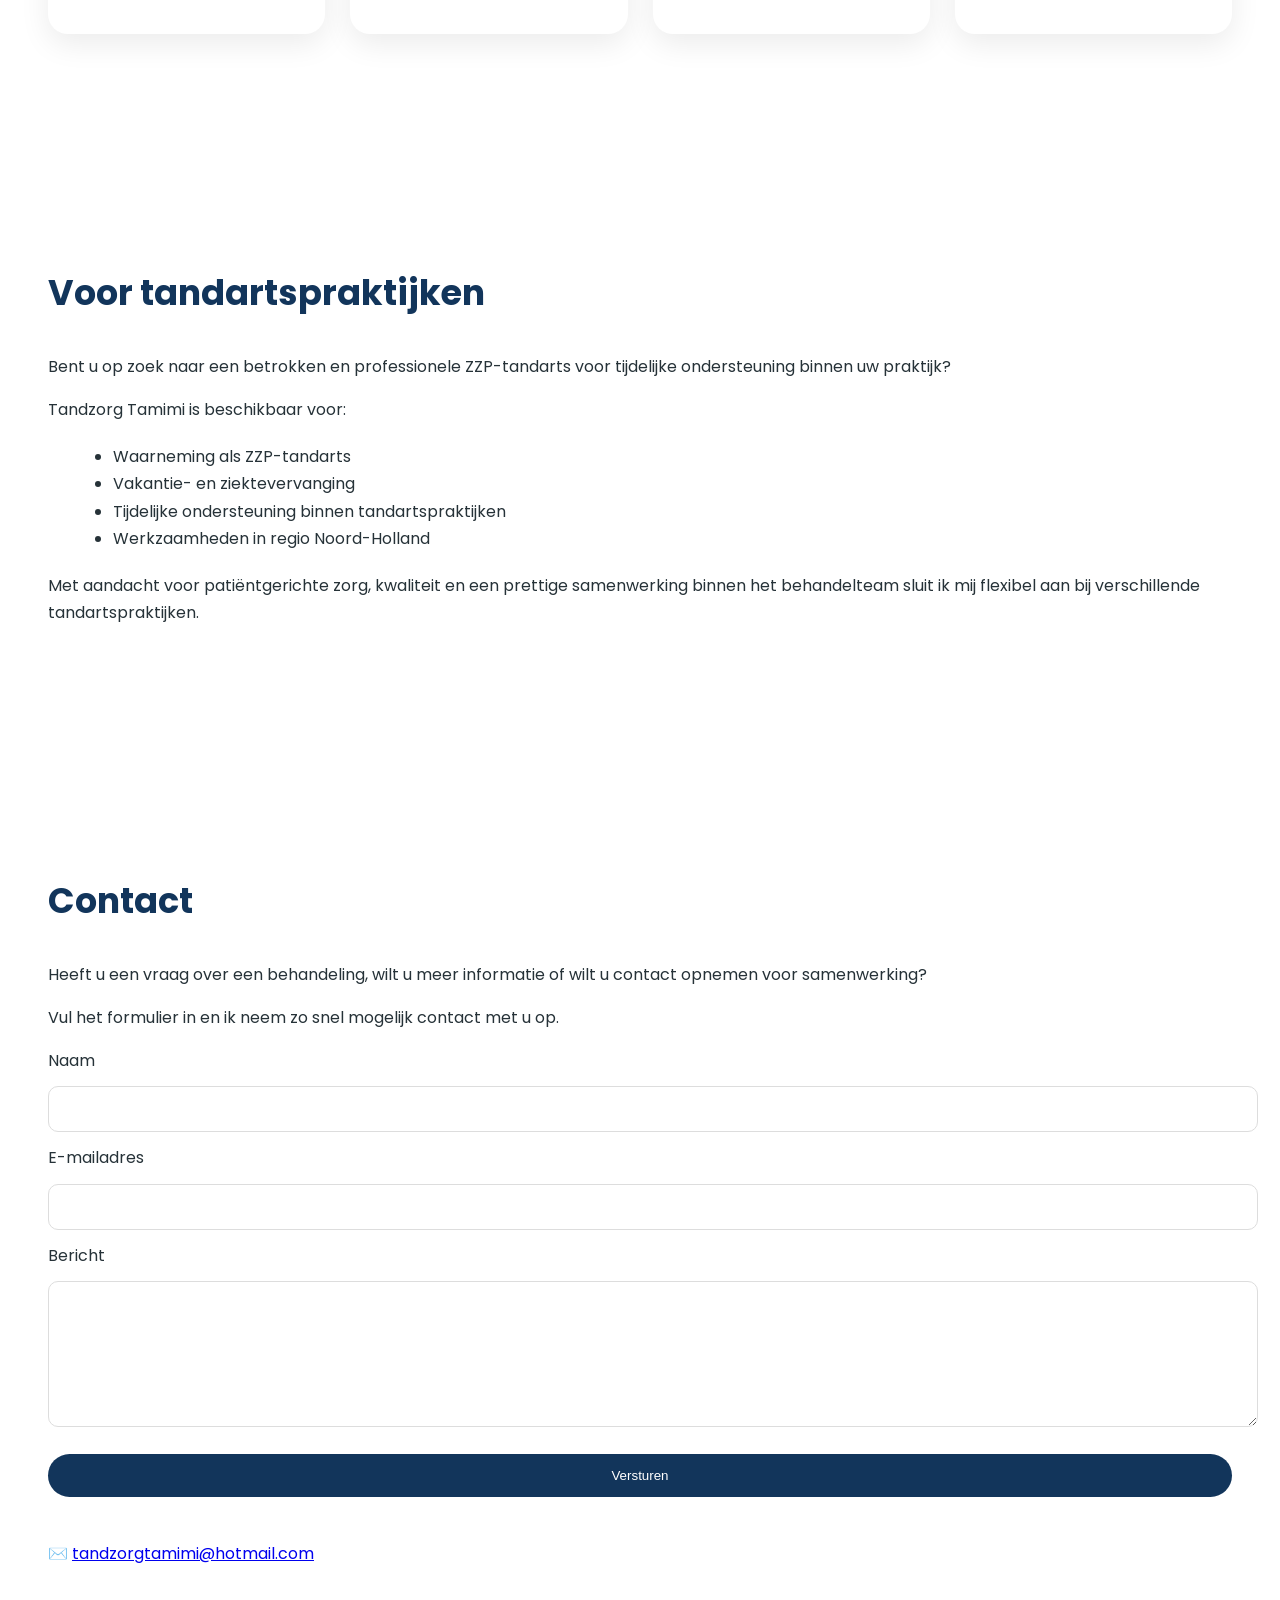
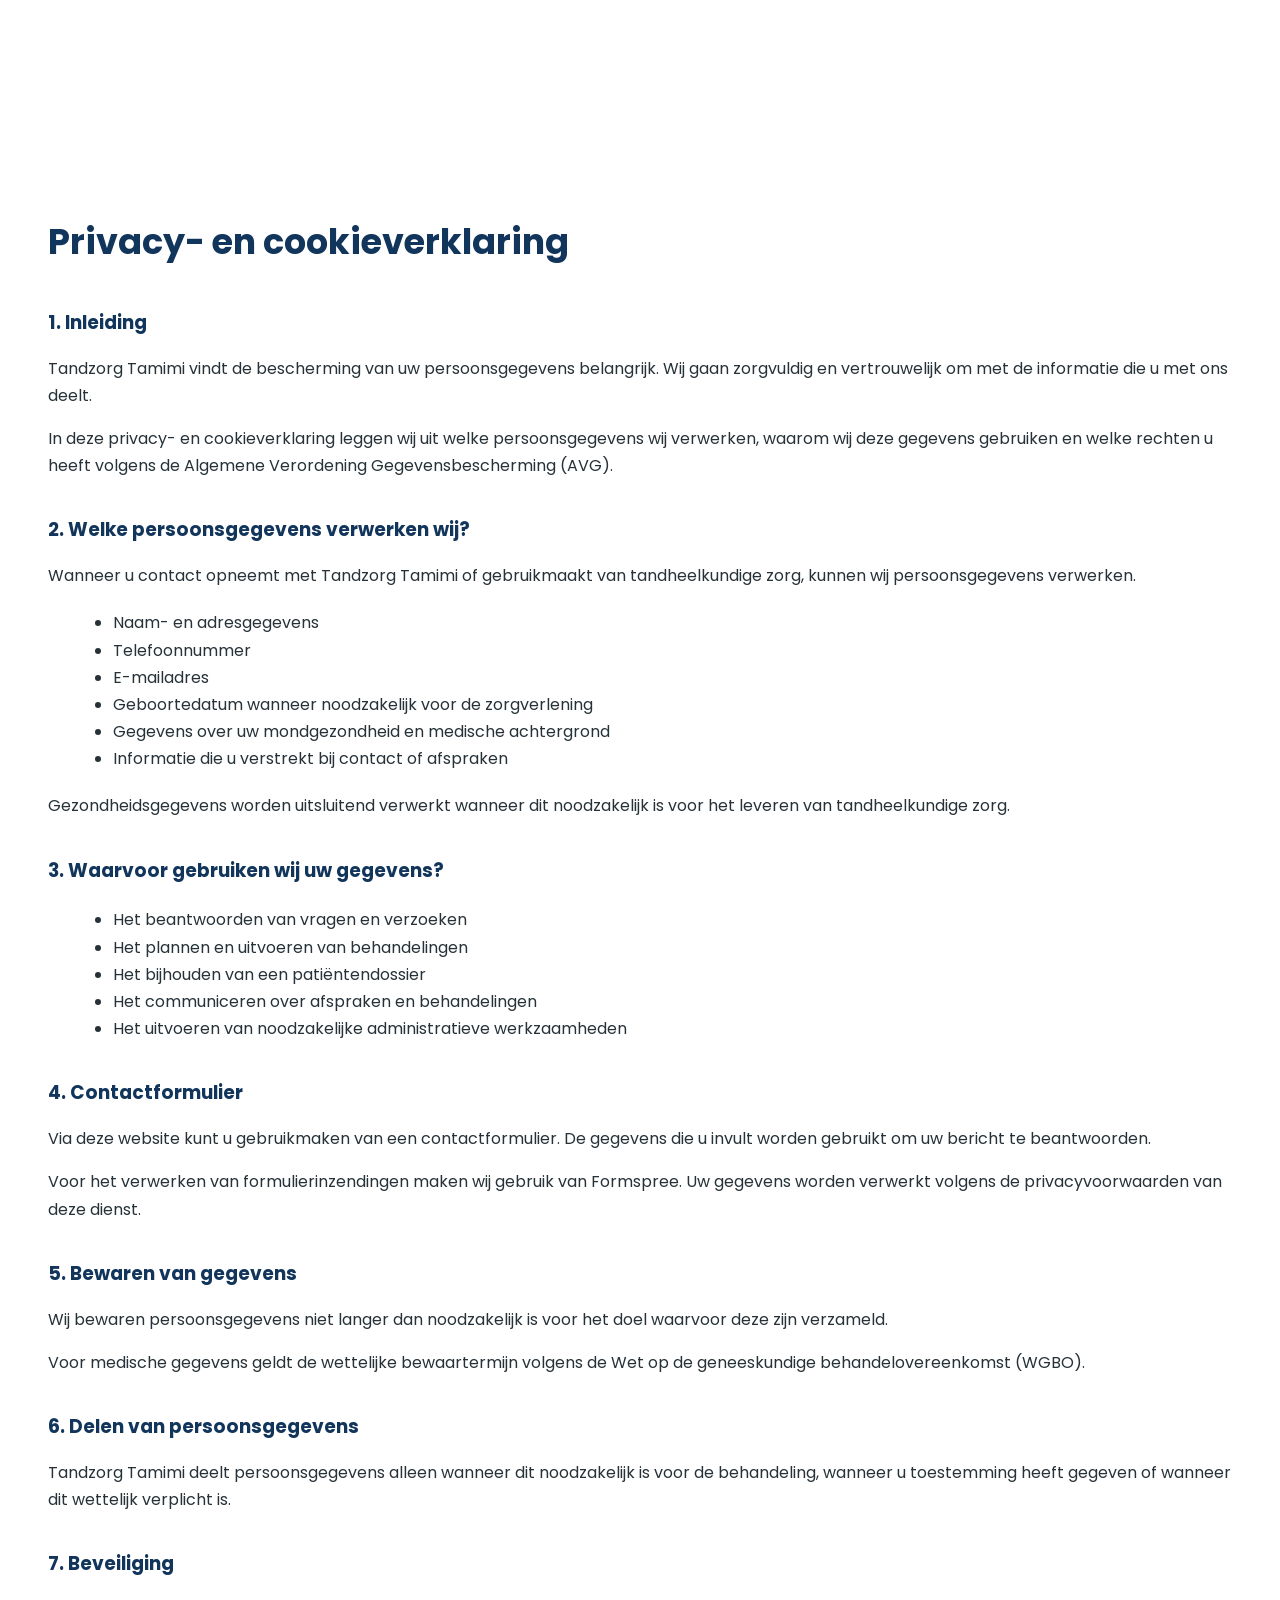
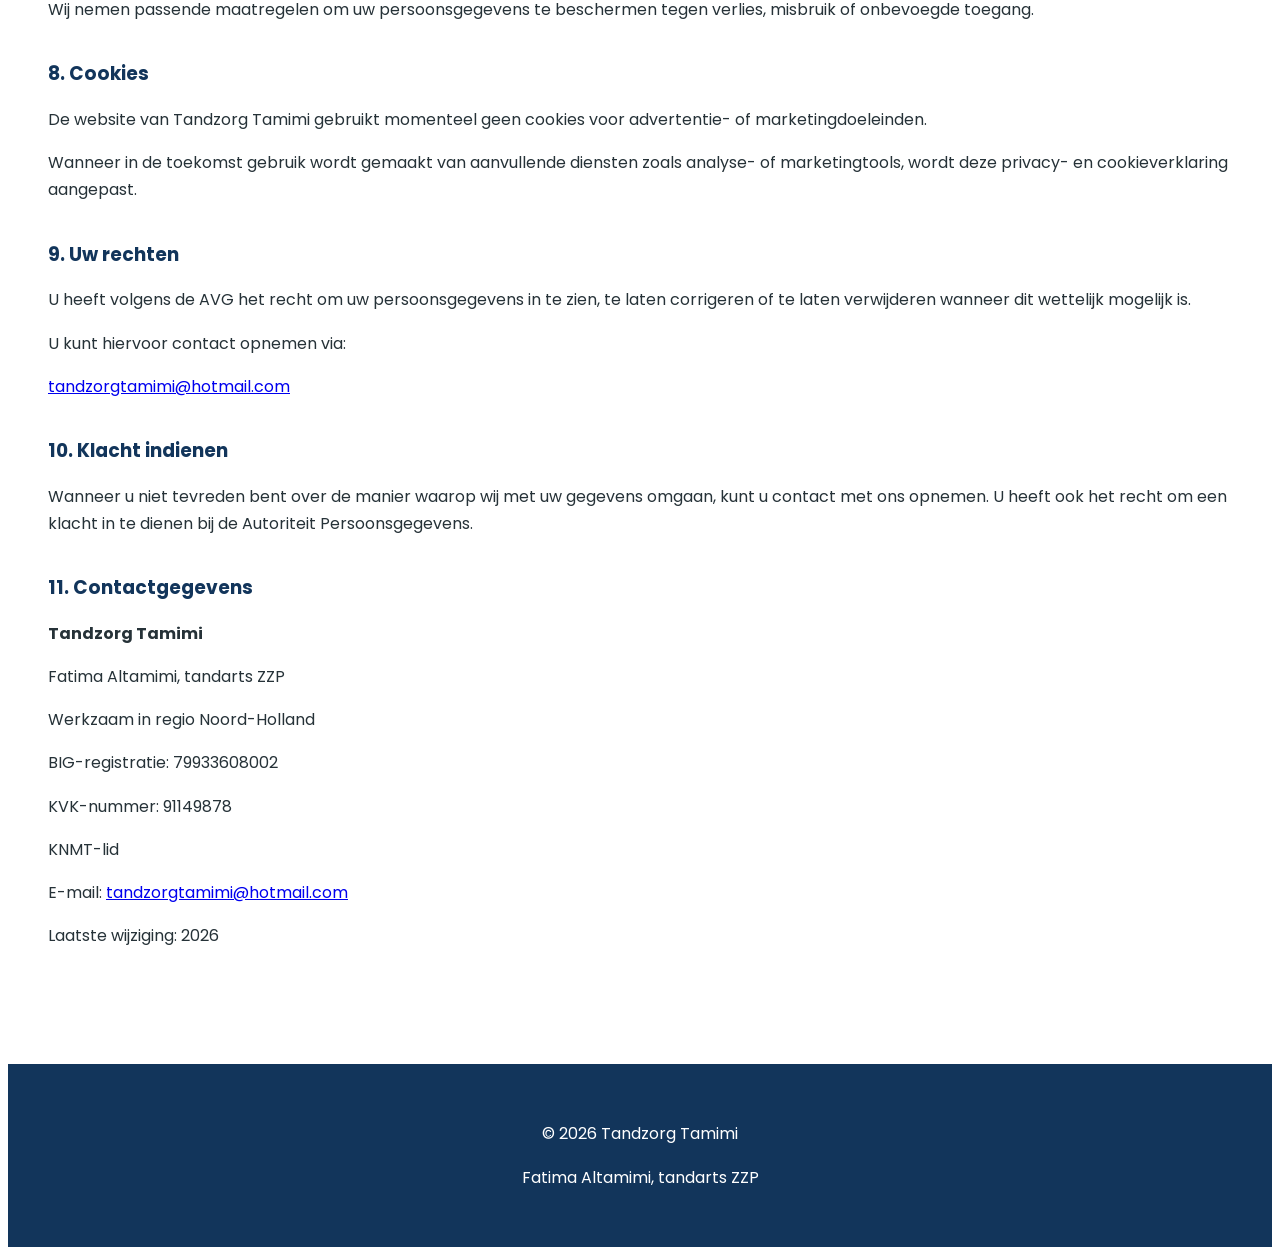
==== commit 3494652b: "Update index.html" ====
--- a/index.html
+++ b/index.html
@@ -300,7 +300,7 @@
 </h3>
 
 <p>
-Binnenkort volg ik een cursus bij dr. Osama Shaalan gericht op directe composietveneers en minimaal invasieve hoogwaardige esthetisch-restauratieve behandelingen.
+The Simplified Approach to Predictable Single Visit Transformations – cursus gevolgd bij dr. Osama Shaalan, met focus op directe composietrestauraties en esthetisch-restauratieve behandelingen.
 </p>
 
 <img src="images/veneers.jpg" alt="Direct Composite Veneers icon" class="education-icon">
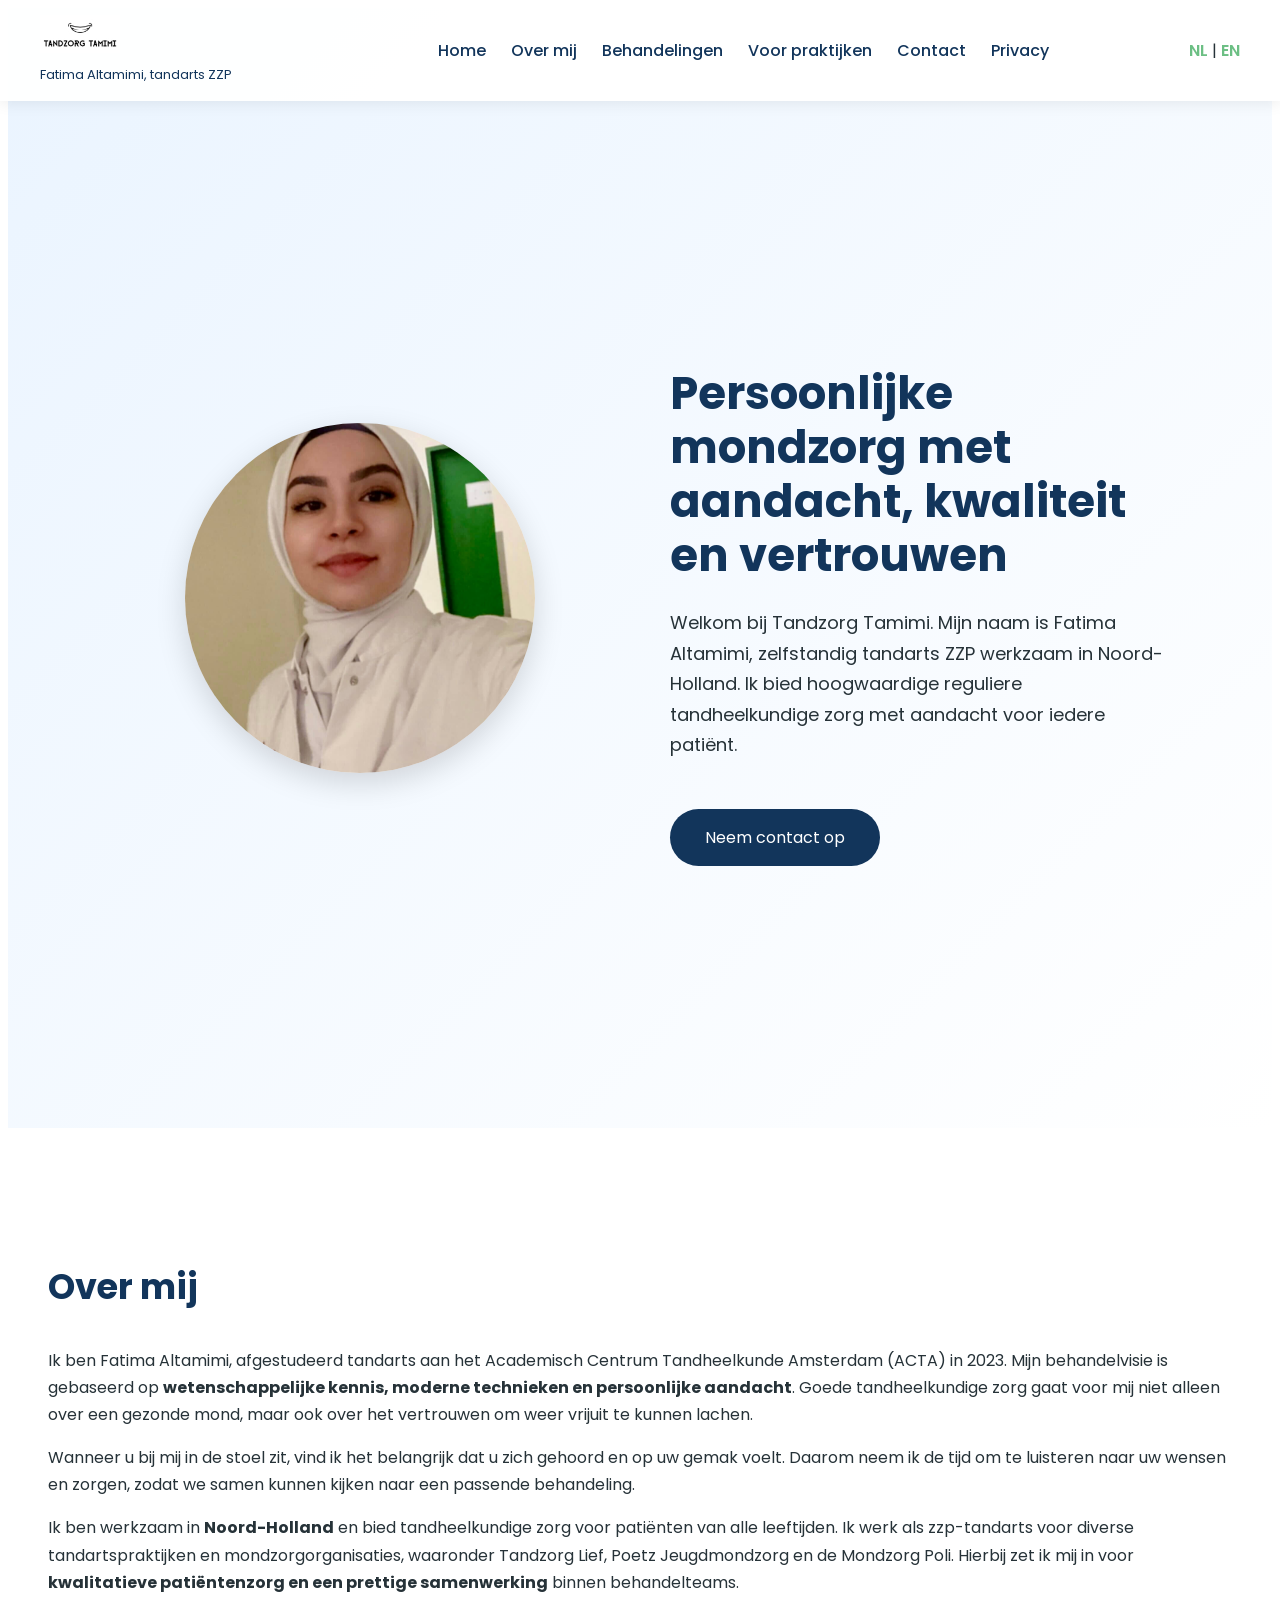
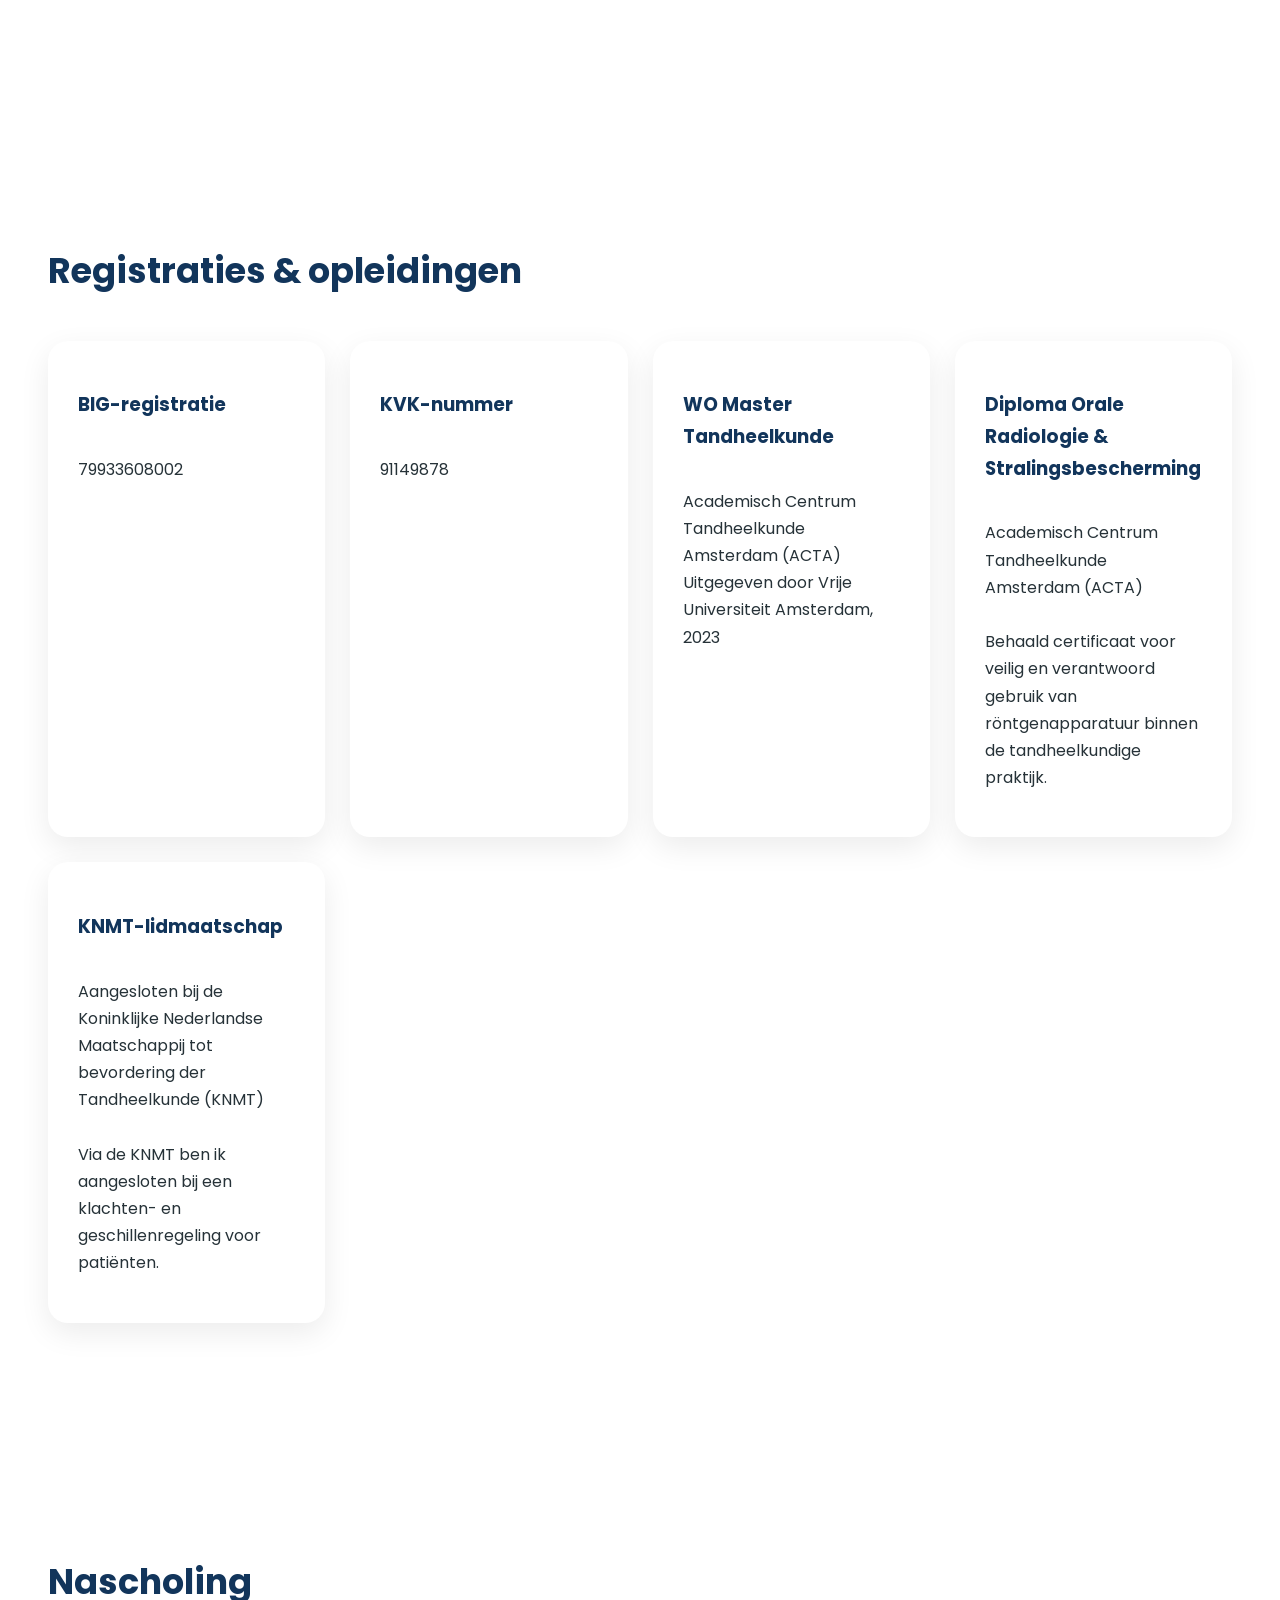
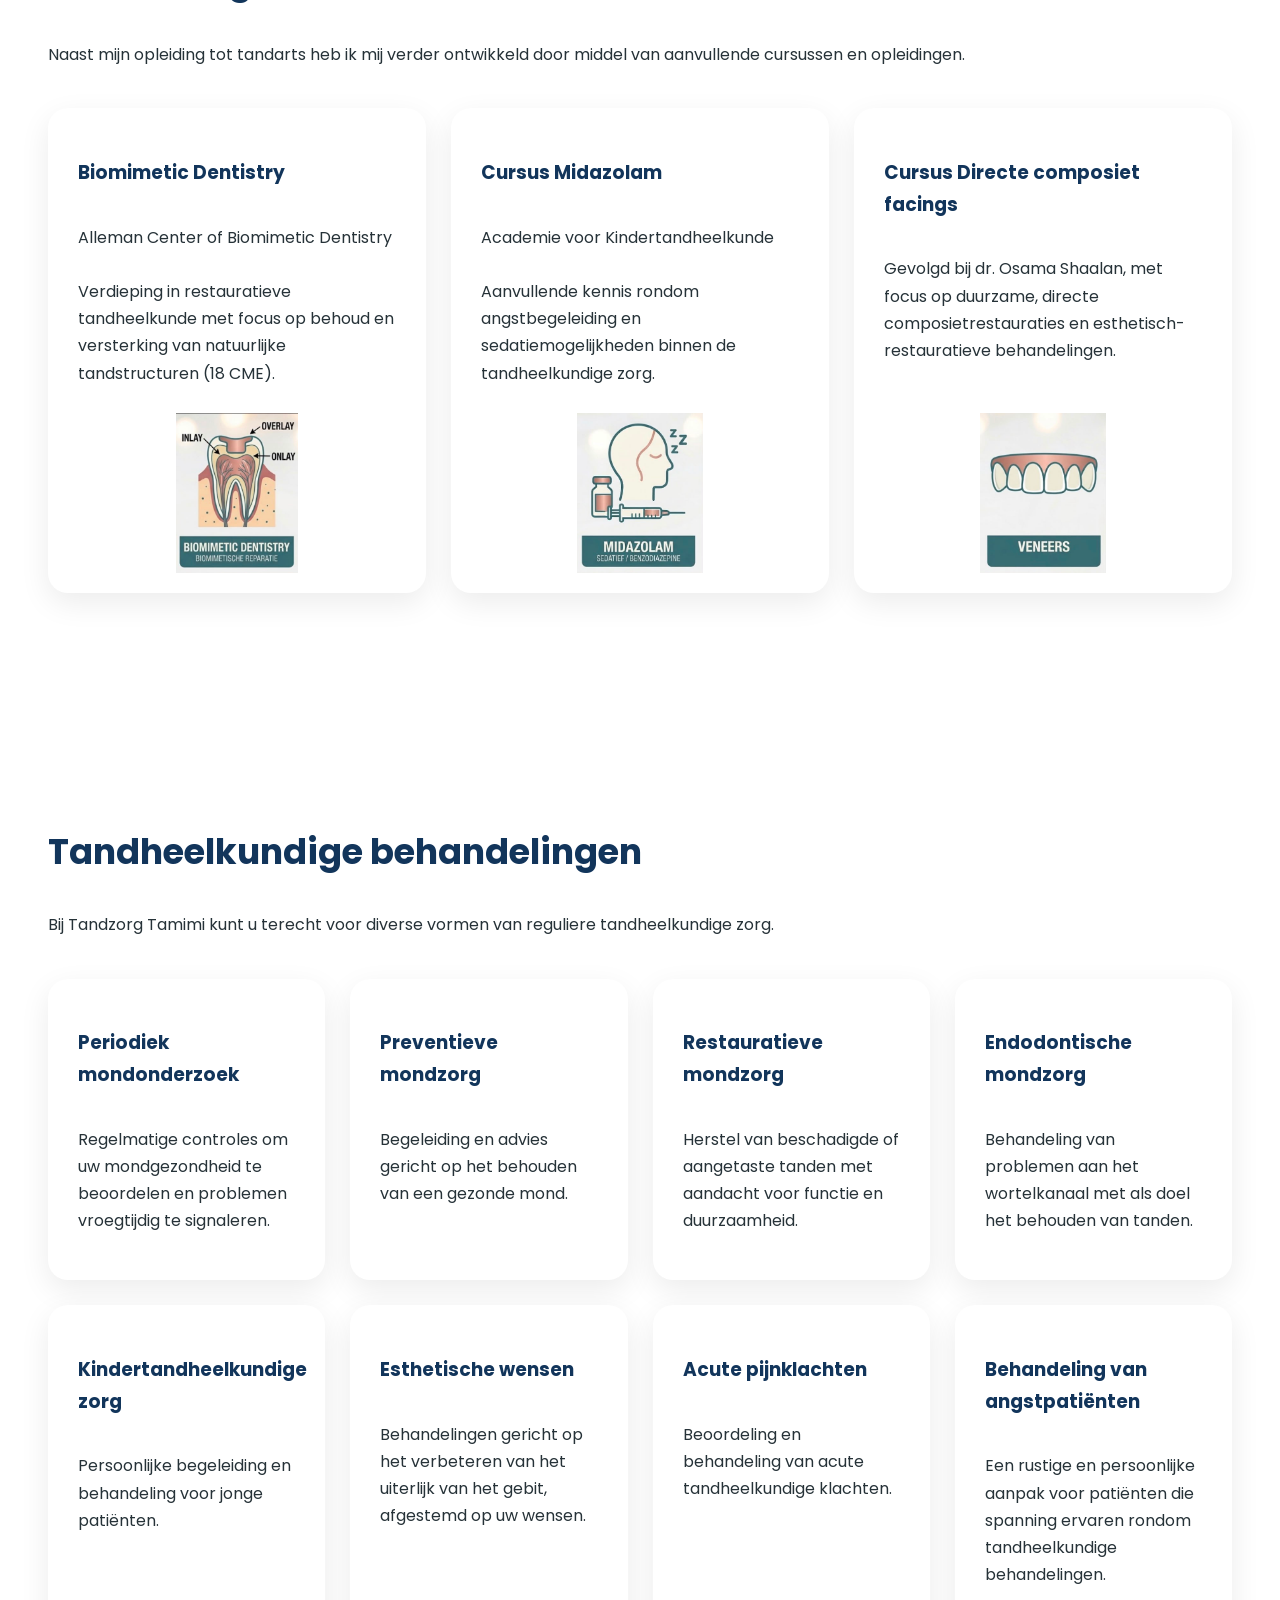
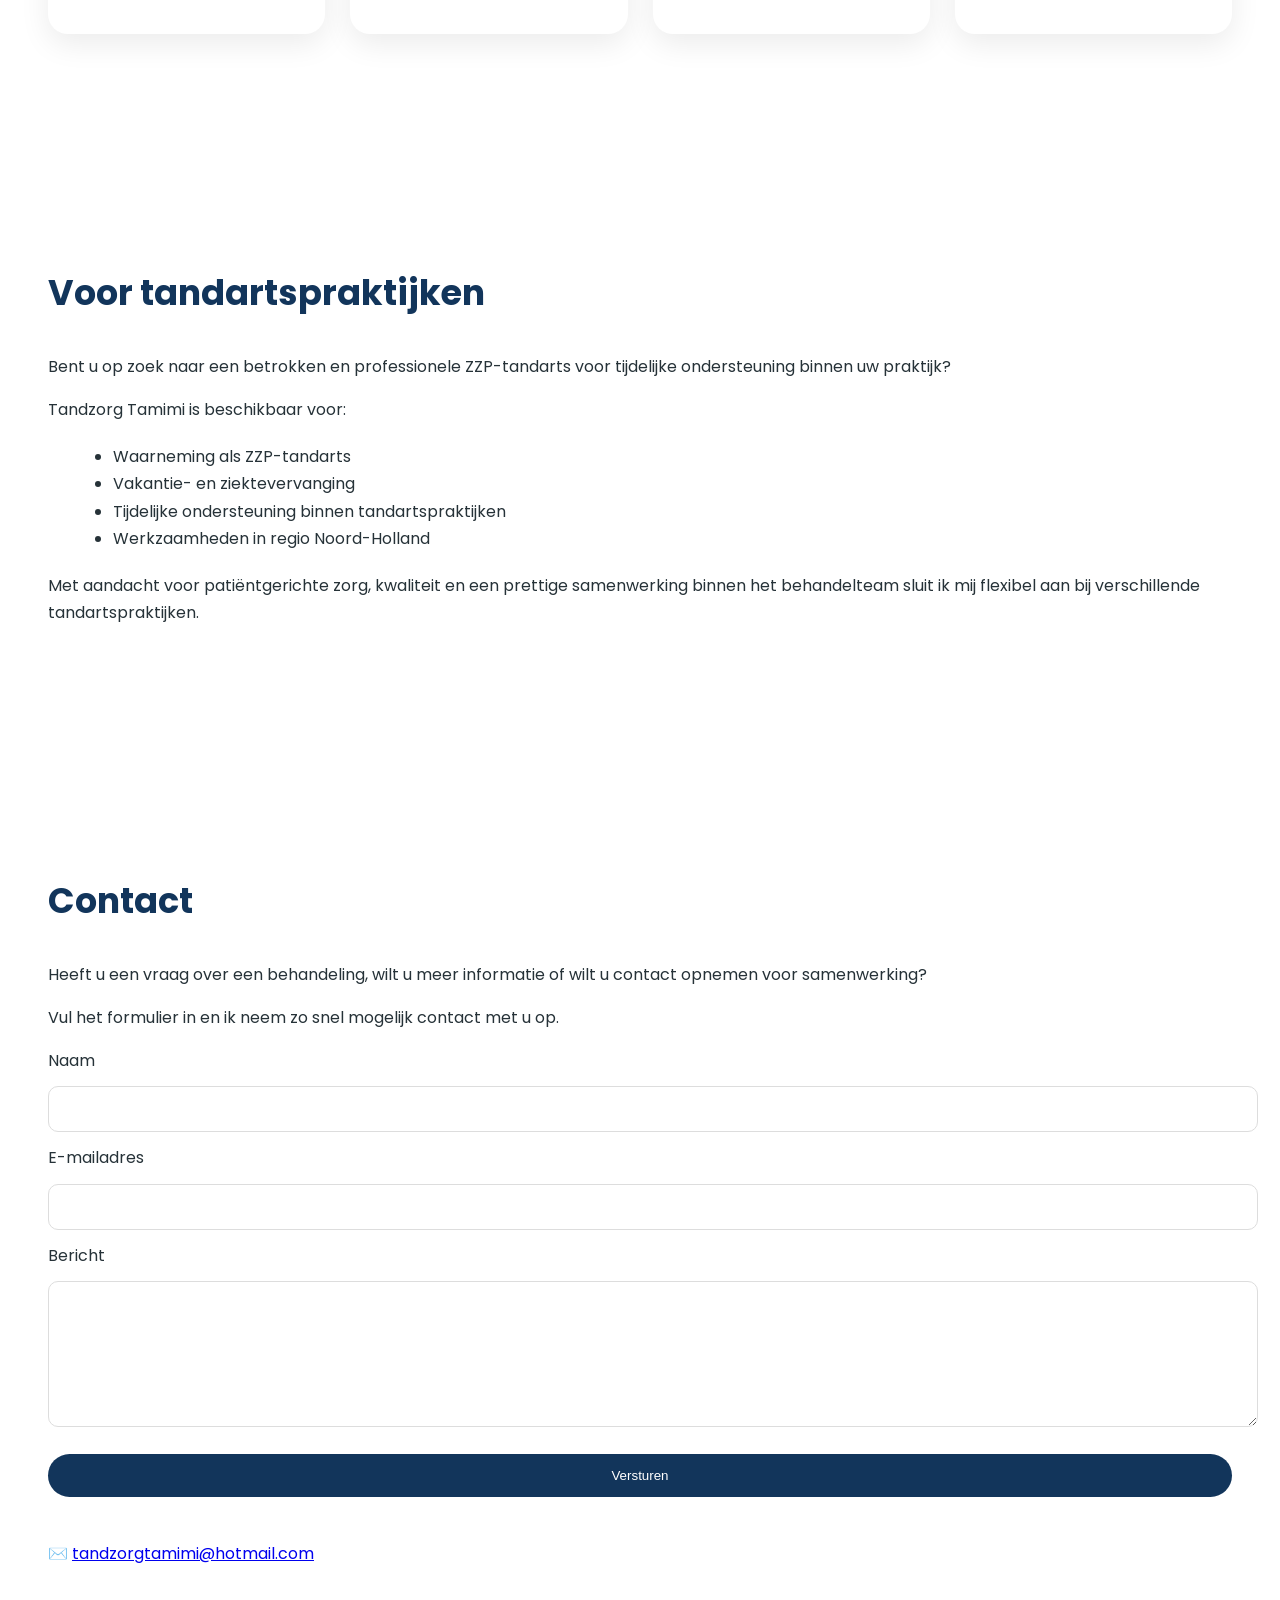
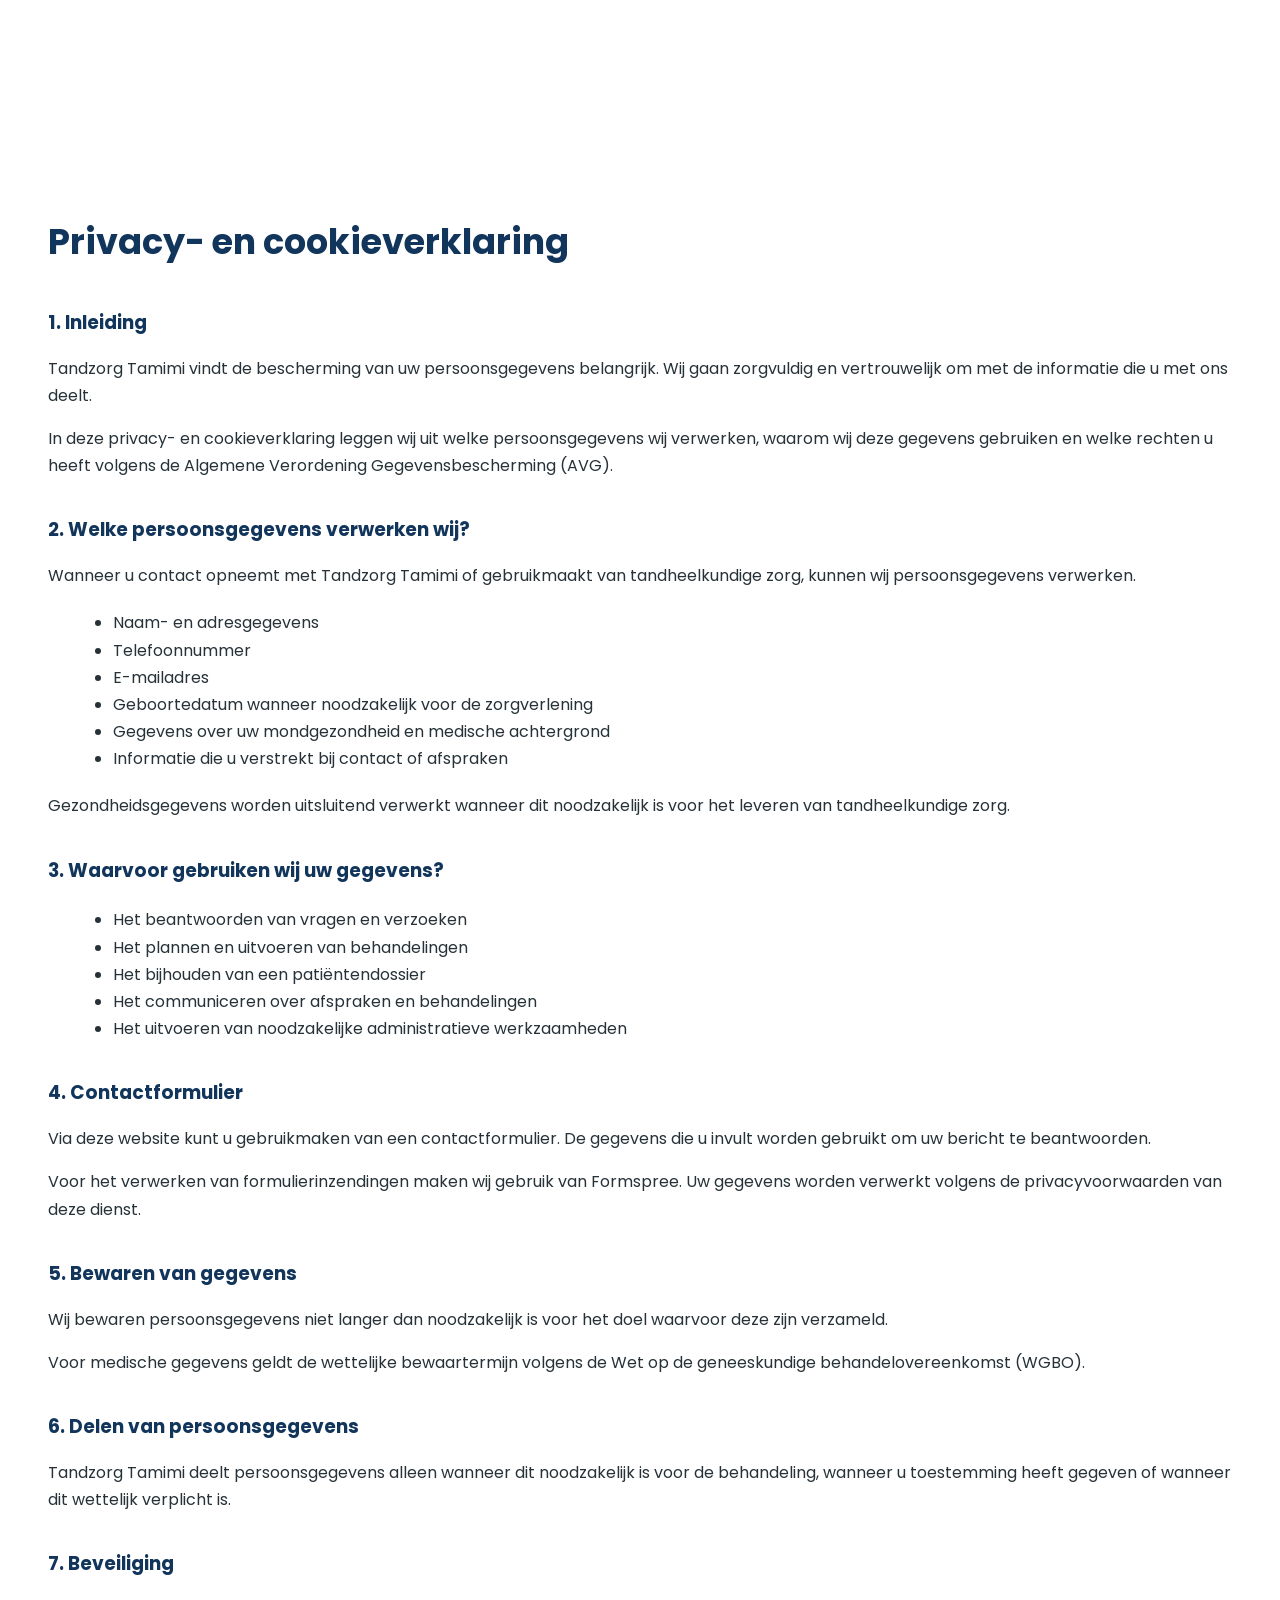
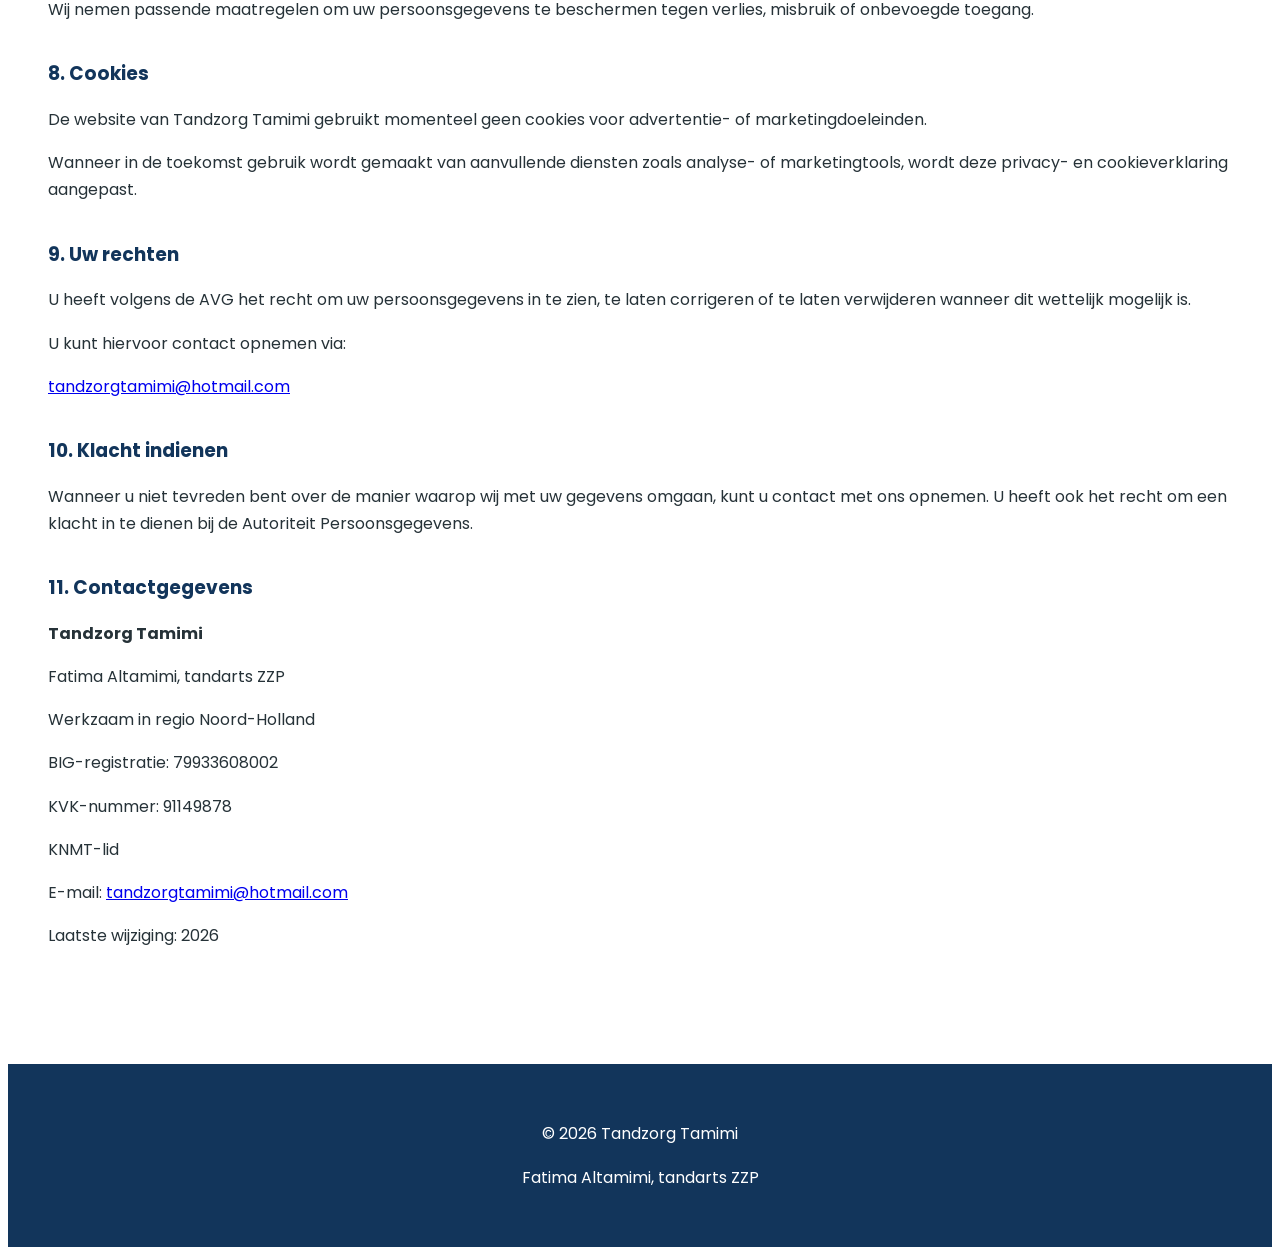
==== commit d44ed411: "Update index.html" ====
--- a/index.html
+++ b/index.html
@@ -296,11 +296,11 @@
 <div class="card">
 
 <h3>
-Direct Composite Veneers
-</h3>
-
-<p>
-The Simplified Approach to Predictable Single Visit Transformations – cursus gevolgd bij dr. Osama Shaalan, met focus op directe composietrestauraties en esthetisch-restauratieve behandelingen.
+Cursus Directe composiet facings
+</h3>
+
+<p>
+Gevolgd bij dr. Osama Shaalan, met focus op duurzame, directe composietrestauraties en esthetisch-restauratieve behandelingen.
 </p>
 
 <img src="images/veneers.jpg" alt="Direct Composite Veneers icon" class="education-icon">
